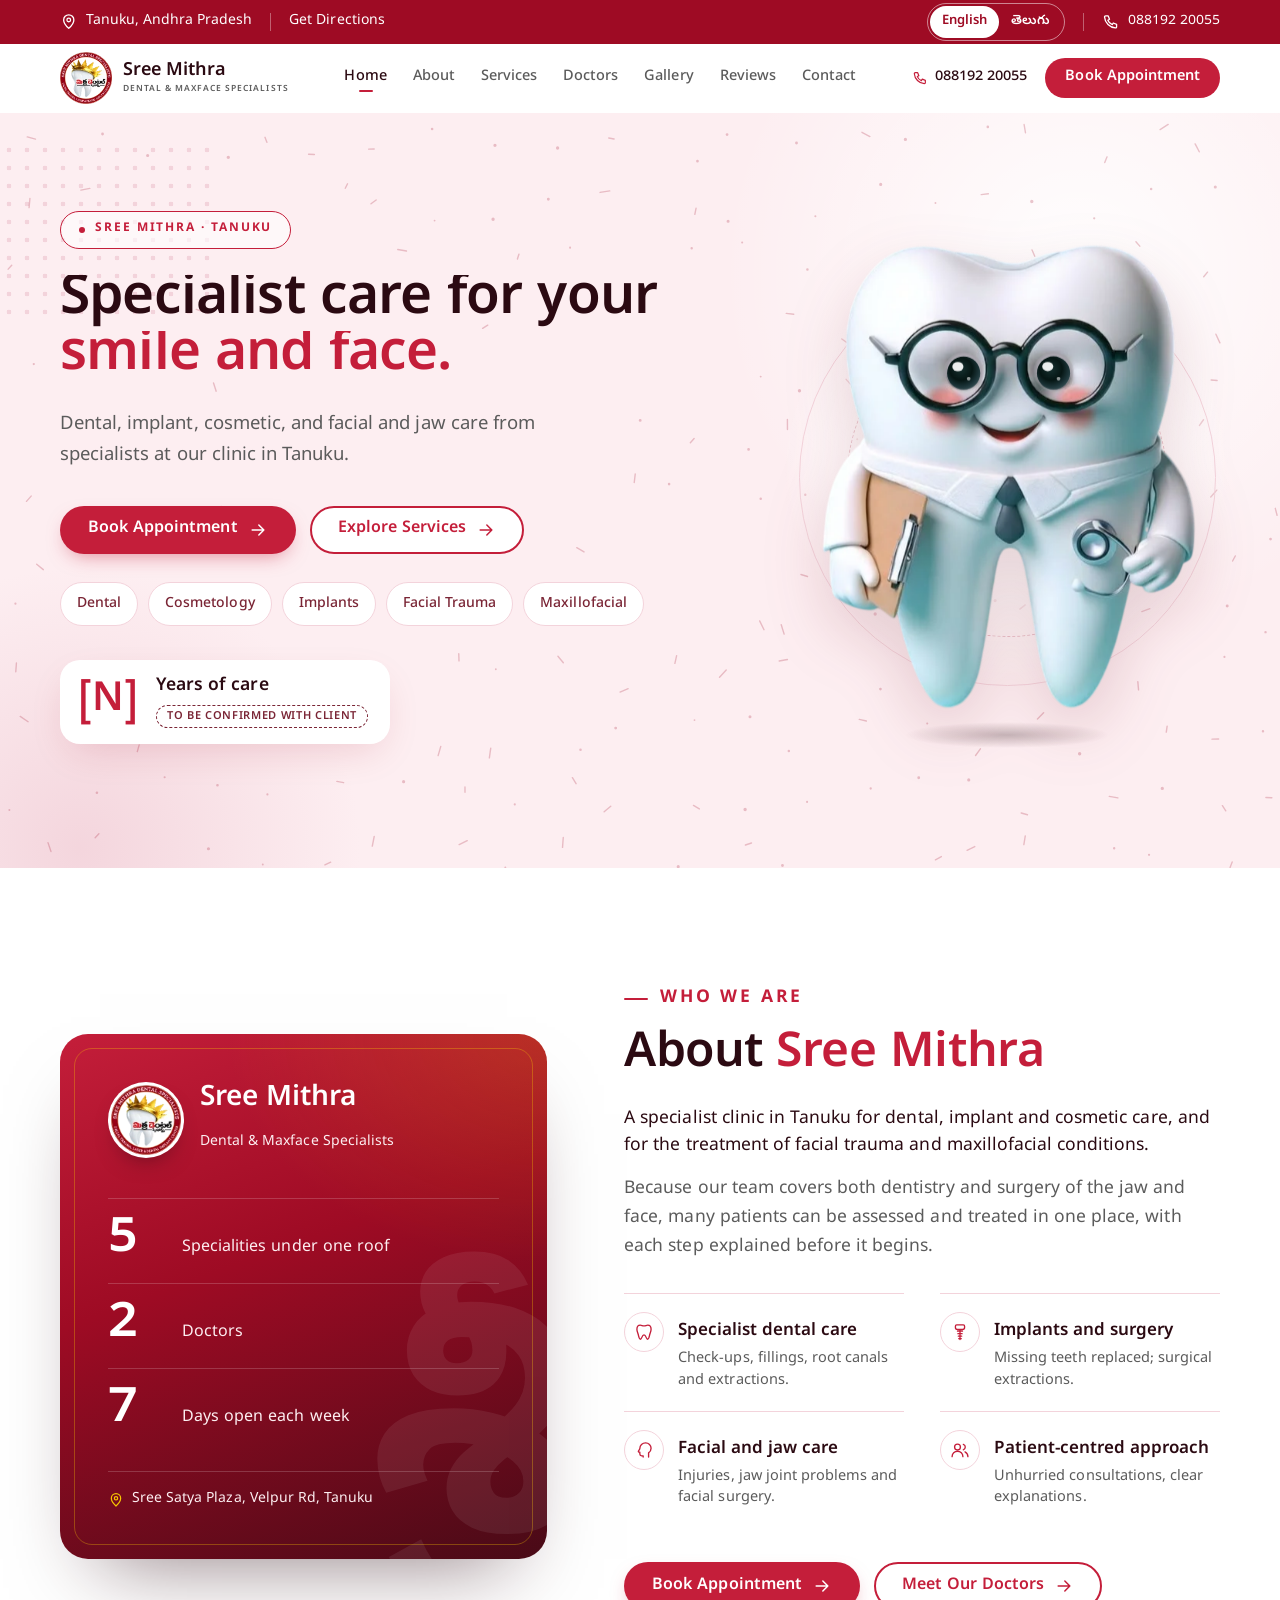
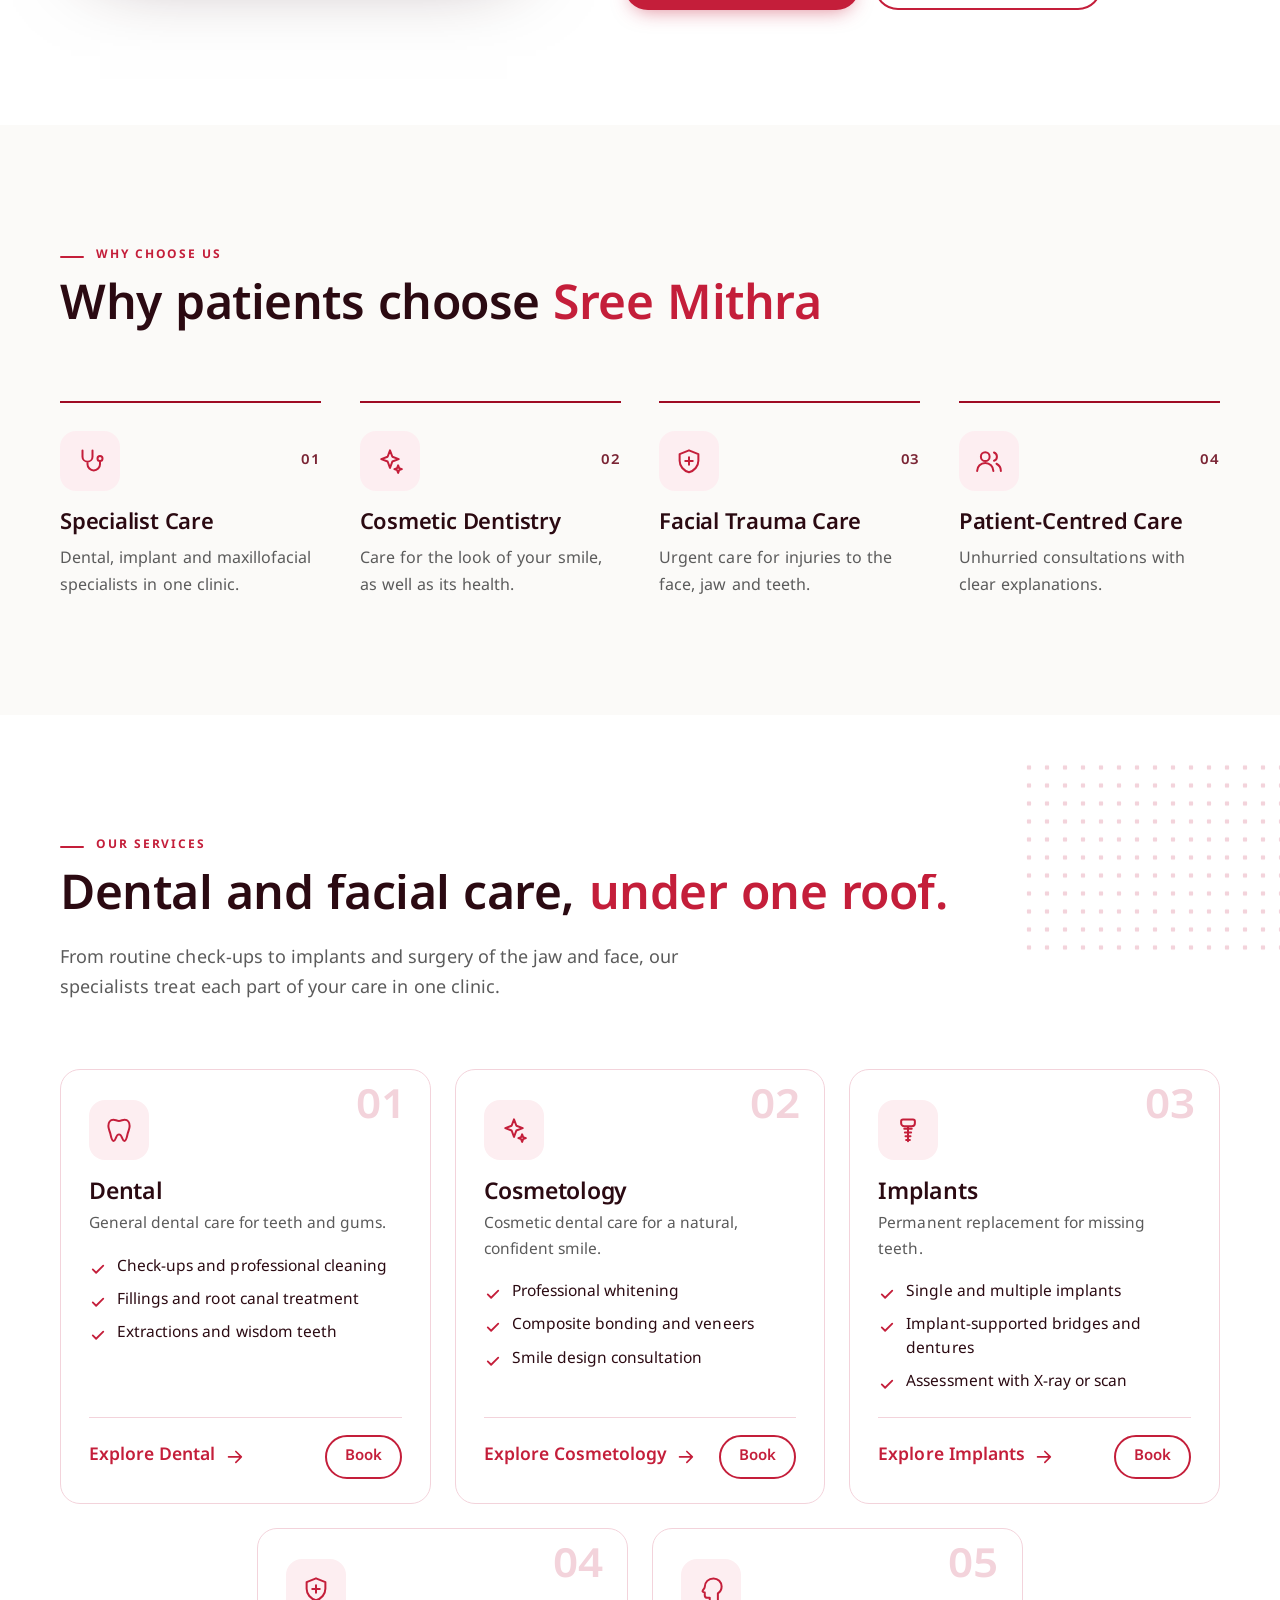
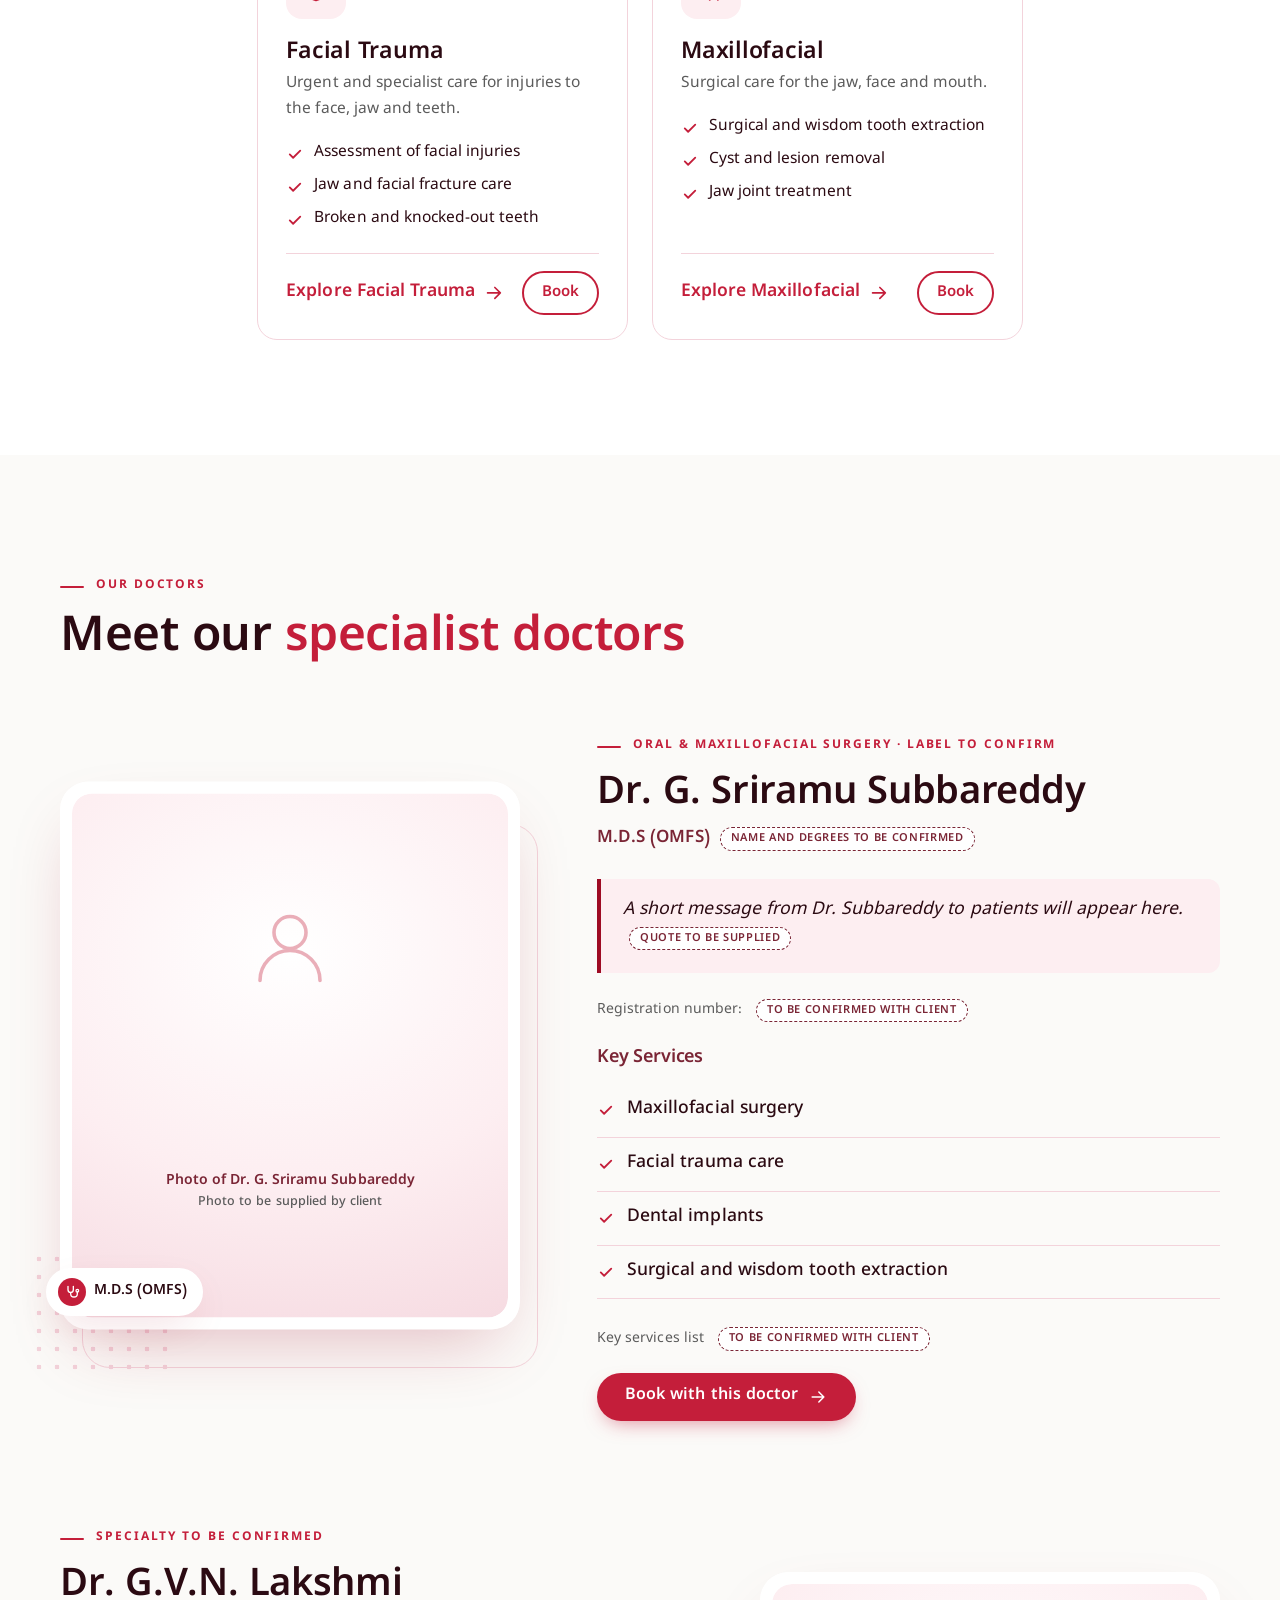
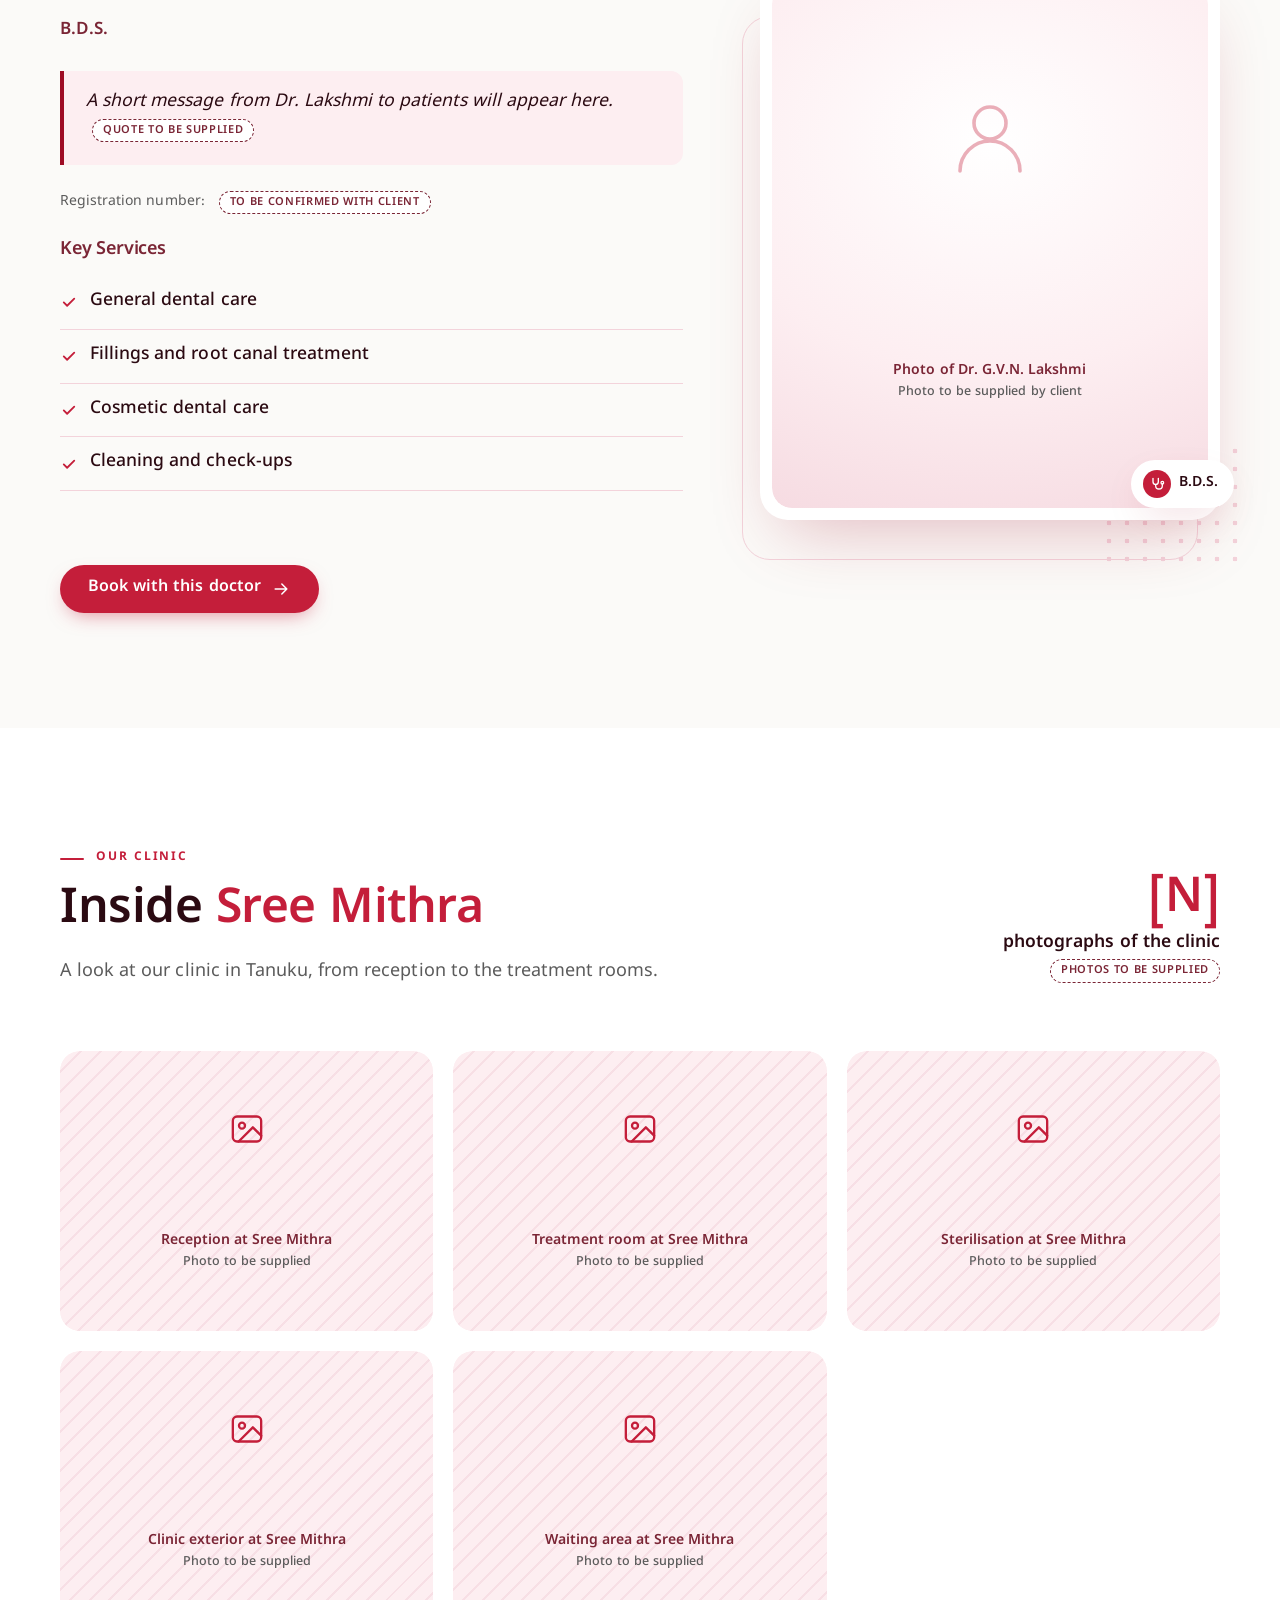
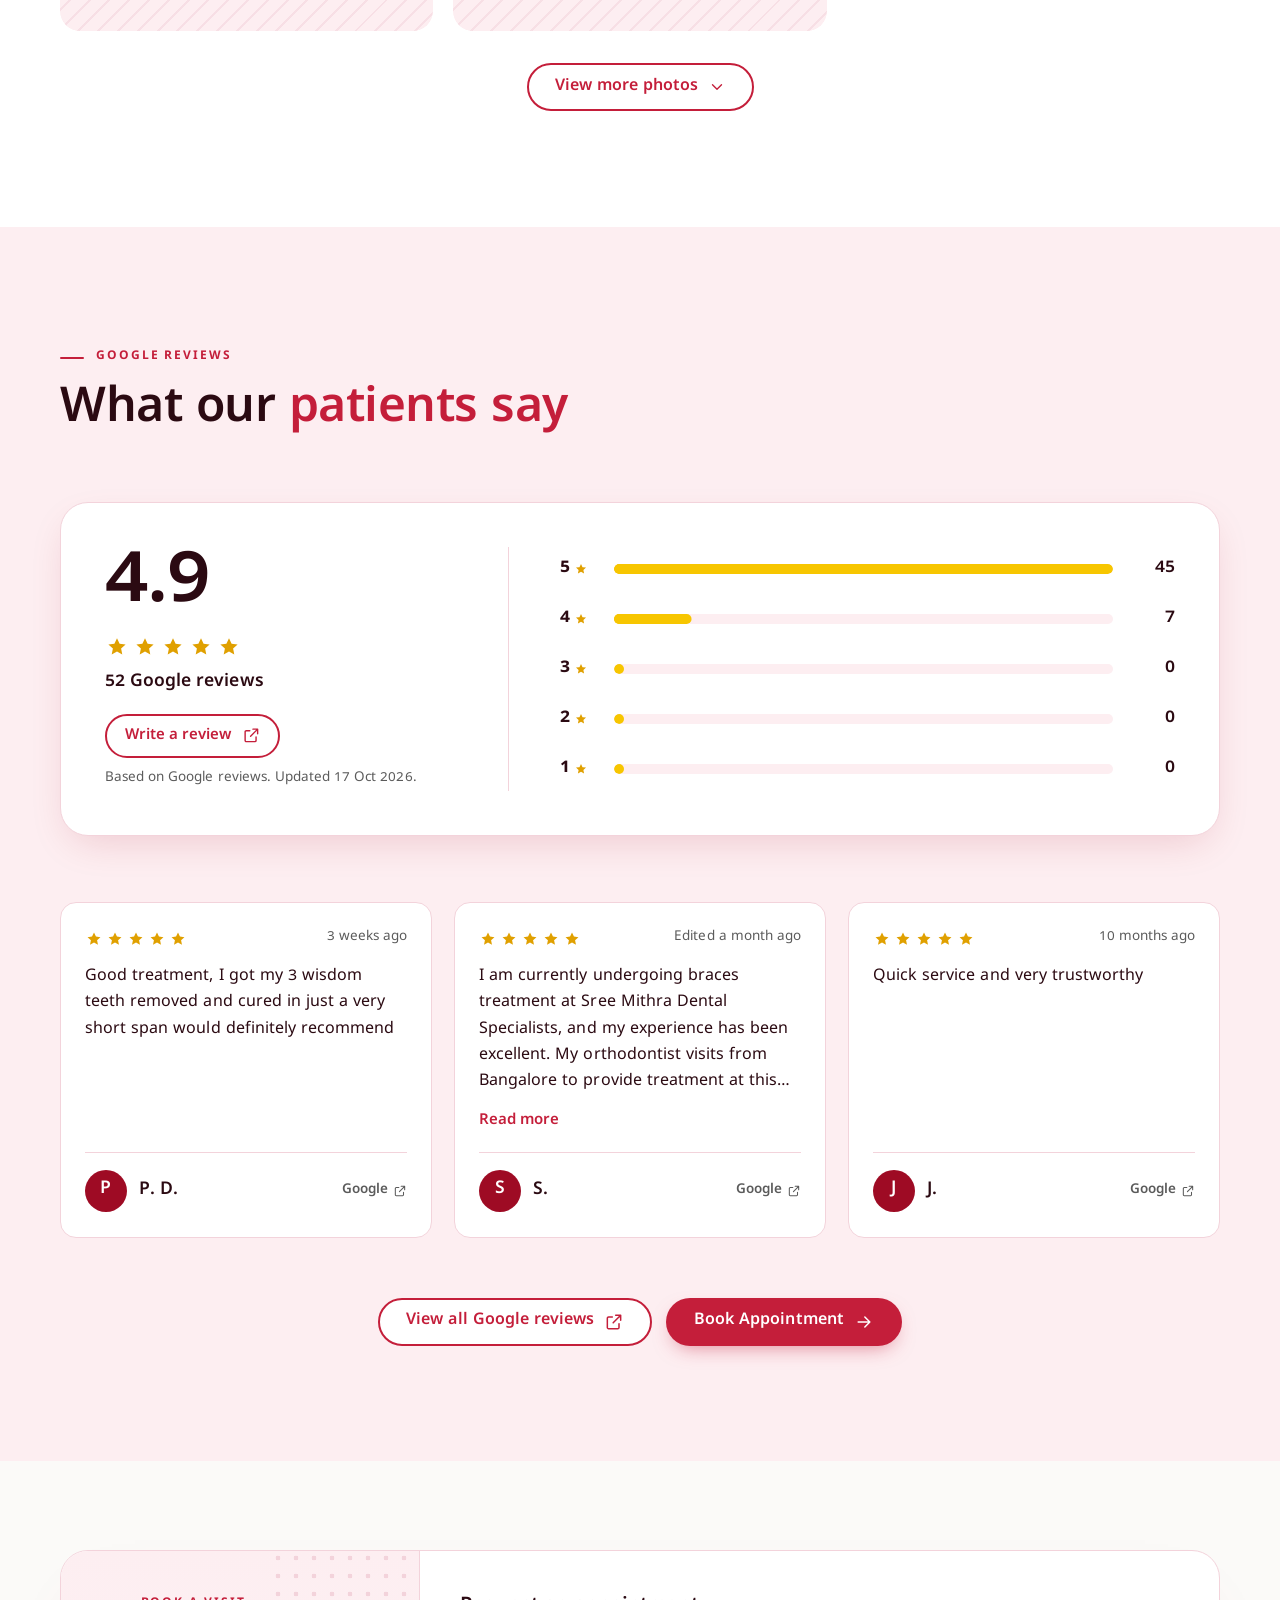
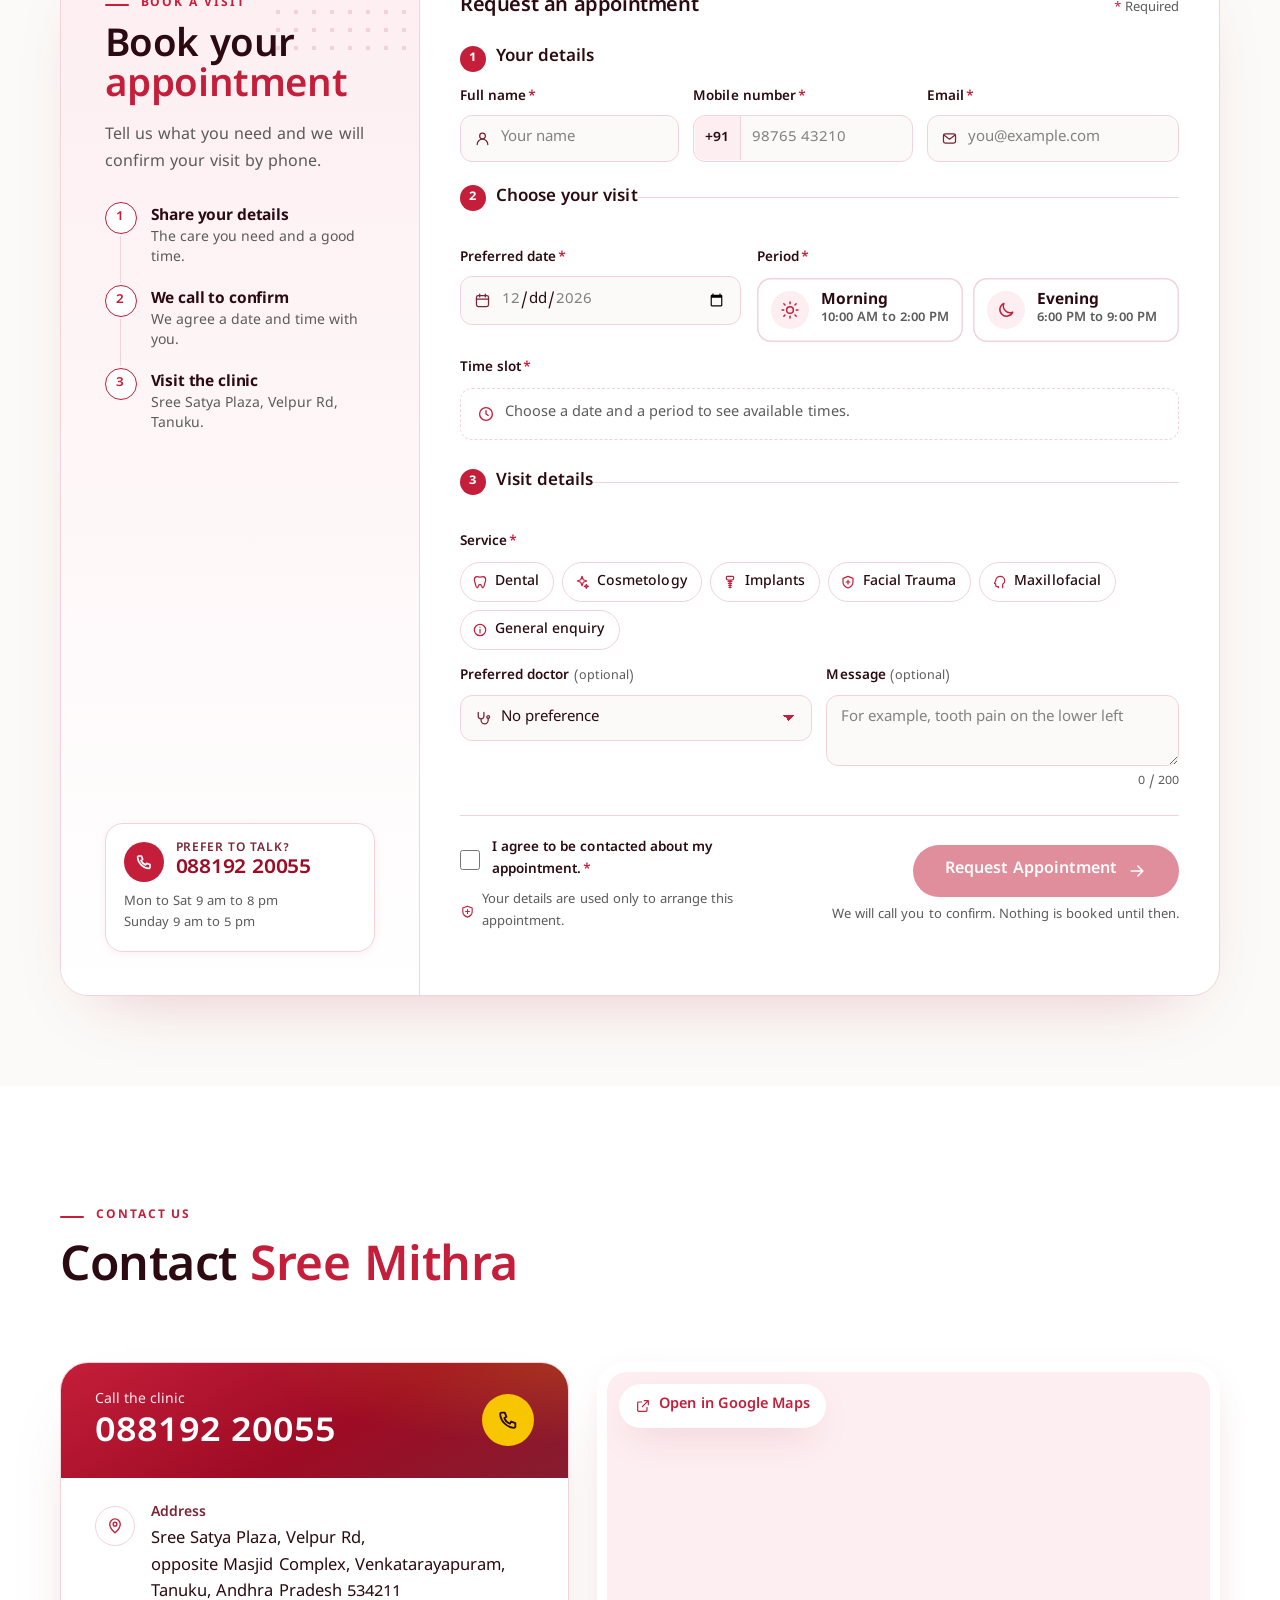
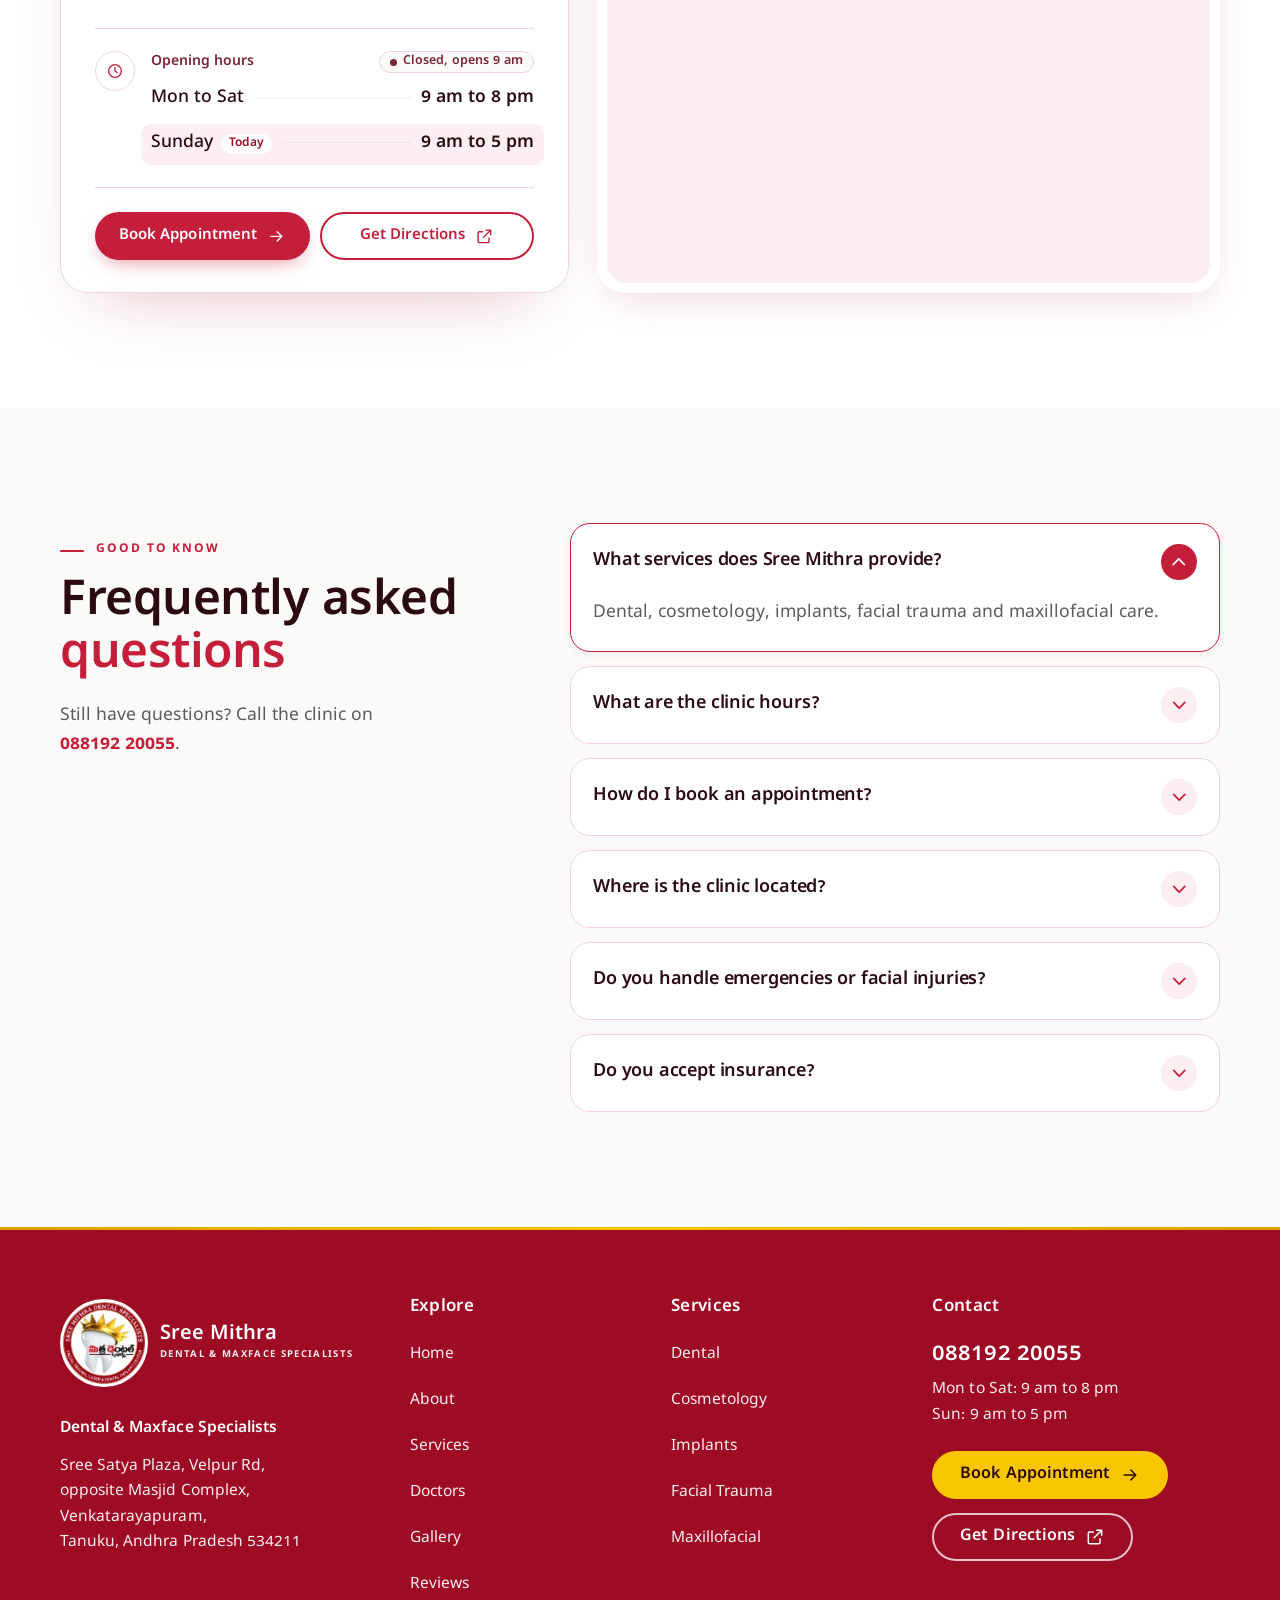
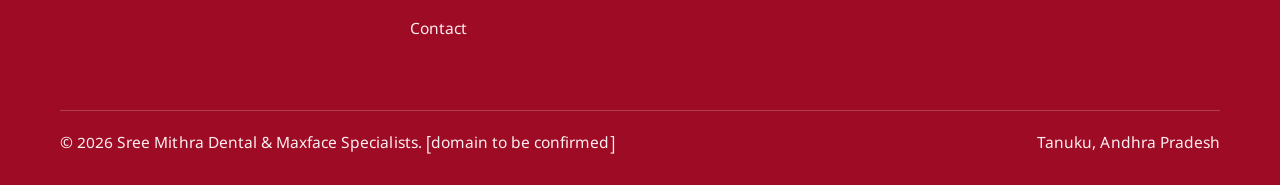
==== index.html @ ddaa304f "Sree Mithra Dental & Maxface Specialists website Static site for the Tanuku clinic: home page and fi" ====
<!DOCTYPE html>
<html lang="en">
<head>
<meta charset="utf-8">
<meta name="viewport" content="width=device-width, initial-scale=1">
<title>Sree Mithra Dental &amp; Maxface Specialists | Tanuku</title>
<meta name="description" content="Dental, implant, cosmetic, facial trauma and maxillofacial care in Tanuku, Andhra Pradesh. Call 088192 20055 or book an appointment online.">
<meta name="theme-color" content="#9E0B24">
<script>document.documentElement.classList.add("js");setTimeout(function(){if(!window.__smReady)document.documentElement.classList.remove("js")},3000);</script>
<!-- Type: Clash Display (headings) + General Sans (text), Fontshare, free for commercial use.
     Noto Sans Telugu covers Telugu text; Google only downloads it when Telugu characters appear. -->
<link rel="icon" type="image/png" sizes="32x32" href="assets/img/favicon-32.png">
<link rel="icon" type="image/png" sizes="48x48" href="assets/img/favicon-48.png">
<link rel="apple-touch-icon" href="assets/img/apple-touch-icon.png">
<link rel="preconnect" href="https://api.fontshare.com" crossorigin>
<link rel="preconnect" href="https://cdn.fontshare.com" crossorigin>
<link rel="stylesheet" href="https://api.fontshare.com/v2/css?f[]=clash-display@500,600&amp;display=swap" media="print" onload="this.media='all'">
<link rel="stylesheet" href="https://api.fontshare.com/v2/css?f[]=general-sans@400,500,600,700&amp;display=swap" media="print" onload="this.media='all'">
<link rel="preconnect" href="https://fonts.googleapis.com">
<link rel="preconnect" href="https://fonts.gstatic.com" crossorigin>
<link rel="stylesheet" href="https://fonts.googleapis.com/css2?family=Noto+Sans+Telugu:wght@500;700&amp;display=swap" media="print" onload="this.media='all'">
<noscript><link rel="stylesheet" href="https://api.fontshare.com/v2/css?f[]=clash-display@500,600&amp;display=swap"><link rel="stylesheet" href="https://api.fontshare.com/v2/css?f[]=general-sans@400,500,600,700&amp;display=swap"><link rel="stylesheet" href="https://fonts.googleapis.com/css2?family=Noto+Sans+Telugu:wght@500;700&amp;display=swap"></noscript>
<link rel="stylesheet" href="assets/css/site.css">
</head>
<body id="top">
<svg xmlns="http://www.w3.org/2000/svg" style="display:none" aria-hidden="true"><symbol id="i-arrow" viewBox="0 0 24 24"><path d="M5 12h14M13 6l6 6-6 6"/></symbol><symbol id="i-arrow-left" viewBox="0 0 24 24"><path d="M19 12H5M11 6l-6 6 6 6"/></symbol><symbol id="i-check" viewBox="0 0 24 24"><path d="M5 12.5l4.5 4.5L19 7.5"/></symbol><symbol id="i-phone" viewBox="0 0 24 24"><path d="M5 4h3.5l1.8 4.5-2.3 1.4a11 11 0 0 0 6.1 6.1l1.4-2.3L20 15.5V19a1.5 1.5 0 0 1-1.6 1.5C10.6 20 4 13.4 3.5 5.6A1.5 1.5 0 0 1 5 4z"/></symbol><symbol id="i-pin" viewBox="0 0 24 24"><path d="M12 21s-7-6.2-7-11.5a7 7 0 0 1 14 0C19 14.8 12 21 12 21z"/><circle cx="12" cy="9.5" r="2.5"/></symbol><symbol id="i-clock" viewBox="0 0 24 24"><circle cx="12" cy="12" r="8.5"/><path d="M12 7.5V12l3 2"/></symbol><symbol id="i-calendar" viewBox="0 0 24 24"><rect x="3.5" y="5" width="17" height="15.5" rx="2.5"/><path d="M3.5 10h17M8 3v4M16 3v4"/></symbol><symbol id="i-external" viewBox="0 0 24 24"><path d="M14 4h6v6M20 4l-9 9M18 14v4.5a1.5 1.5 0 0 1-1.5 1.5h-11A1.5 1.5 0 0 1 4 18.5v-11A1.5 1.5 0 0 1 5.5 6H10"/></symbol><symbol id="i-close" viewBox="0 0 24 24"><path d="M6 6l12 12M18 6L6 18"/></symbol><symbol id="i-chevron" viewBox="0 0 24 24"><path d="M6 9l6 6 6-6"/></symbol><symbol id="i-expand" viewBox="0 0 24 24"><path d="M4 9V4h5M20 9V4h-5M4 15v5h5M20 15v5h-5"/></symbol><symbol id="i-image" viewBox="0 0 24 24"><rect x="3.5" y="4.5" width="17" height="15" rx="2.5"/><circle cx="9" cy="10" r="1.8"/><path d="M20.5 16l-5-5-8.5 8.5"/></symbol><symbol id="i-user" viewBox="0 0 24 24"><circle cx="12" cy="8.5" r="4"/><path d="M4.5 20.5a7.5 7.5 0 0 1 15 0"/></symbol><symbol id="i-map" viewBox="0 0 24 24"><path d="M9 4.5l-5.5 2v13l5.5-2 6 2 5.5-2v-13l-5.5 2-6-2zM9 4.5v13M15 6.5v13"/></symbol><symbol id="i-info" viewBox="0 0 24 24"><circle cx="12" cy="12" r="8.5"/><path d="M12 11v5.5M12 7.6v.1"/></symbol><symbol id="i-star" viewBox="0 0 24 24"><path d="M12 3.3l2.6 5.5 6 .7-4.5 4.1 1.2 6-5.3-3-5.3 3 1.2-6L3.4 9.5l6-.7z"/></symbol><symbol id="i-quote" viewBox="0 0 24 24"><path d="M10 7H6.5A1.5 1.5 0 0 0 5 8.5V12h4v5H5M19 7h-3.5A1.5 1.5 0 0 0 14 8.5V12h4v5h-4"/></symbol><symbol id="i-mail" viewBox="0 0 24 24"><rect x="3.5" y="5.5" width="17" height="13" rx="2.5"/><path d="M4 7l8 6 8-6"/></symbol><symbol id="i-sun" viewBox="0 0 24 24"><circle cx="12" cy="12" r="4"/><path d="M12 2.5v2M12 19.5v2M4.6 4.6l1.4 1.4M18 18l1.4 1.4M2.5 12h2M19.5 12h2M4.6 19.4L6 18M18 6l1.4-1.4"/></symbol><symbol id="i-moon" viewBox="0 0 24 24"><path d="M20 14.5A8 8 0 0 1 9.5 4a8 8 0 1 0 10.5 10.5z"/></symbol><symbol id="i-heart" viewBox="0 0 24 24"><path d="M12 20s-7.5-4.6-7.5-10.2A4.3 4.3 0 0 1 12 7a4.3 4.3 0 0 1 7.5 2.8C19.5 15.4 12 20 12 20z"/></symbol><symbol id="i-tooth" viewBox="0 0 24 24"><path d="M7.5 3.8c1.7 0 2.6.9 4.5.9s2.8-.9 4.5-.9c2.6 0 4 2.2 4 4.9 0 2.4-1 4-1.6 6.3-.6 2.4-.9 5.7-2.6 5.7-1.9 0-1.6-5.2-4.3-5.2s-2.4 5.2-4.3 5.2c-1.7 0-2-3.3-2.6-5.7C4.5 12.7 3.5 11.1 3.5 8.7c0-2.7 1.4-4.9 4-4.9z"/></symbol><symbol id="i-implant" viewBox="0 0 24 24"><path d="M8 3.5h8c.8 0 1.5.7 1.5 1.5v1.5c0 1.4-1.1 2.5-2.5 2.5H9A2.5 2.5 0 0 1 6.5 6.5V5c0-.8.7-1.5 1.5-1.5zM9 11h6M9.5 14h5M10 17h4M10.5 20h3M12 9v12"/></symbol><symbol id="i-sparkle" viewBox="0 0 24 24"><path d="M12 3.5l1.9 5.1 5.1 1.9-5.1 1.9L12 17.5l-1.9-5.1L5 10.5l5.1-1.9zM18.5 15.5l.8 2.2 2.2.8-2.2.8-.8 2.2-.8-2.2-2.2-.8 2.2-.8z"/></symbol><symbol id="i-shield" viewBox="0 0 24 24"><path d="M12 3.5l7.5 3v5.3c0 4.4-3.2 8-7.5 9.2-4.3-1.2-7.5-4.8-7.5-9.2V6.5z"/><path d="M12 9v6M9 12h6"/></symbol><symbol id="i-profile" viewBox="0 0 24 24"><path d="M14 3.5c-4 0-7 3-7 6.8 0 1-.9 1.9-1.6 2.9-.4.5-.1 1.2.5 1.3l1.1.2v2.2c0 1.2 1 2.1 2.2 2.1H11v1.5M14 3.5c3.6 0 6.5 2.9 6.5 6.5 0 2.4-1.2 4.3-3 5.5v5"/></symbol><symbol id="i-bolt" viewBox="0 0 24 24"><path d="M13 3L5 13.5h6L10 21l8-10.5h-6z"/></symbol><symbol id="i-thermo" viewBox="0 0 24 24"><path d="M10 14.5V5a2 2 0 0 1 4 0v9.5a4 4 0 1 1-4 0z"/><path d="M12 9v7"/></symbol><symbol id="i-drop" viewBox="0 0 24 24"><path d="M12 3.5s6 6.4 6 10.6a6 6 0 0 1-12 0C6 9.9 12 3.5 12 3.5z"/></symbol><symbol id="i-alert" viewBox="0 0 24 24"><path d="M12 4l9 15.5H3z"/><path d="M12 10v4M12 16.8v.1"/></symbol><symbol id="i-crack" viewBox="0 0 24 24"><path d="M7.5 3.8c1.7 0 2.6.9 4.5.9s2.8-.9 4.5-.9c2.6 0 4 2.2 4 4.9 0 2.4-1 4-1.6 6.3-.6 2.4-.9 5.7-2.6 5.7-1.9 0-1.6-5.2-4.3-5.2s-2.4 5.2-4.3 5.2c-1.7 0-2-3.3-2.6-5.7C4.5 12.7 3.5 11.1 3.5 8.7c0-2.7 1.4-4.9 4-4.9z"/><path d="M12 4.7l-1.5 3 2.5 1.5-1.5 3"/></symbol><symbol id="i-gap" viewBox="0 0 24 24"><rect x="3.5" y="6" width="6" height="12" rx="2.5"/><rect x="14.5" y="6" width="6" height="12" rx="2.5"/><path d="M11 12h2"/></symbol><symbol id="i-layers" viewBox="0 0 24 24"><path d="M12 4l8.5 4.5L12 13 3.5 8.5z"/><path d="M3.5 12.5L12 17l8.5-4.5M3.5 16.5L12 21l8.5-4.5"/></symbol><symbol id="i-smile" viewBox="0 0 24 24"><circle cx="12" cy="12" r="8.5"/><path d="M8 13.5c1 1.6 2.4 2.5 4 2.5s3-.9 4-2.5M9 9.5v.1M15 9.5v.1"/></symbol><symbol id="i-face" viewBox="0 0 24 24"><path d="M12 3.5c4 0 7 3.2 7 7.5 0 5-3.3 9.5-7 9.5S5 16 5 11c0-4.3 3-7.5 7-7.5z"/><path d="M9.5 10.5v.1M14.5 10.5v.1M10 15.5c1.2.8 2.8.8 4 0"/></symbol><symbol id="i-circle" viewBox="0 0 24 24"><circle cx="12" cy="12" r="5.5"/><circle cx="12" cy="12" r="8.5" stroke-dasharray="2 3"/></symbol><symbol id="i-steth" viewBox="0 0 24 24"><path d="M6 3.5v5a4 4 0 0 0 8 0v-5M10 12.5v2a5 5 0 0 0 10 0V12"/><circle cx="20" cy="10" r="2"/></symbol><symbol id="i-users" viewBox="0 0 24 24"><circle cx="9" cy="8.5" r="3.5"/><path d="M2.5 20a6.5 6.5 0 0 1 13 0M16 5.2a3.5 3.5 0 0 1 0 6.6M18 14.2a6.5 6.5 0 0 1 3.5 5.8"/></symbol></svg>

<a class="skip-link" href="#main">Skip to content</a>
<div class="topbar">
  <div class="container topbar__inner">
    <div class="topbar__group">
      <span class="topbar__loc"><svg class="icon" aria-hidden="true" focusable="false"><use href="#i-pin"/></svg><span data-i18n="location">Tanuku, Andhra Pradesh</span></span>
      <span class="topbar__sep" aria-hidden="true"></span>
      <a class="topbar__dir" href="https://www.google.com/maps/place/SREE+MITHRA+DENTAL+SPECIALISTS/@16.7517297,81.6838545,17z/data=!3m1!4b1!4m6!3m5!1s0x3a37b7fa0d0de735:0x3787843e081afac6!8m2!3d16.7517246!4d81.6864294!16s%2Fg%2F11c6dcl9dq" target="_blank" rel="noopener"><span data-i18n="directions">Get Directions</span><span class="sr-only"> (opens Google Maps in a new tab)</span></a>
    </div>
    <div class="topbar__group">
      <div class="lang" role="group" aria-label="Language">
        <button type="button" data-lang="en" aria-pressed="true">English</button>
        <button type="button" data-lang="te" aria-pressed="false" lang="te">తెలుగు</button>
      </div>
      <span class="topbar__sep" aria-hidden="true"></span>
      <a href="tel:+918819220055"><svg class="icon" aria-hidden="true" focusable="false"><use href="#i-phone"/></svg><span><span class="sr-only">Call the clinic on </span>088192 20055</span></a>
    </div>
  </div>
</div>
<header class="header">
  <div class="container header__inner">
    <a class="logo" href="#top" aria-label="Sree Mithra Dental &amp; Maxface Specialists, home">
      
  <picture class="logo__mark" aria-hidden="true"><source type="image/webp" srcset="assets/img/logo-96.webp 96w, assets/img/logo-192.webp 192w, assets/img/logo-320.webp 320w" sizes="48px"><img src="assets/img/logo-192.png" width="192" height="192" alt="" decoding="async"></picture>
  <span class="logo__text">
    <span class="logo__name">Sree Mithra</span>
    <span class="logo__tag">DENTAL &amp; MAXFACE SPECIALISTS</span>
  </span>
    </a>
    <nav class="nav" aria-label="Main"><a href="#top" aria-current="page" data-i18n="home">Home</a><a href="#about" data-i18n="about">About</a><a href="#services" data-i18n="services">Services</a><a href="#doctors" data-i18n="doctors">Doctors</a><a href="#gallery" data-i18n="gallery">Gallery</a><a href="#reviews" data-i18n="reviews">Reviews</a><a href="#contact" data-i18n="contact">Contact</a></nav>
    <div class="header__cta">
      <a class="call-link" href="tel:+918819220055"><svg class="icon" aria-hidden="true" focusable="false"><use href="#i-phone"/></svg><span><span class="sr-only">Call the clinic on </span>088192 20055</span></a>
      <a class="btn btn--primary btn--sm header__book" href="#booking"><span data-i18n="book">Book Appointment</span></a>
      <button class="burger" type="button" aria-expanded="false" aria-controls="mobile-menu" aria-label="Open menu"><span></span><span></span><span></span></button>
    </div>
  </div>
</header>
<div class="mmenu" id="mobile-menu" inert>
  <nav aria-label="Mobile">
    <ul class="mmenu__list">
      <li style="--i:0"><a class="btn btn--primary" href="#booking"><span data-i18n="book">Book Appointment</span><svg class="icon icon--arrow" aria-hidden="true" focusable="false"><use href="#i-arrow"/></svg></a></li>
      <li style="--i:1"><a href="#top"><span data-i18n="home">Home</span><svg class="icon icon--arrow" aria-hidden="true" focusable="false"><use href="#i-arrow"/></svg></a></li><li style="--i:2"><a href="#about"><span data-i18n="about">About</span><svg class="icon icon--arrow" aria-hidden="true" focusable="false"><use href="#i-arrow"/></svg></a></li><li style="--i:3"><a href="#services"><span data-i18n="services">Services</span><svg class="icon icon--arrow" aria-hidden="true" focusable="false"><use href="#i-arrow"/></svg></a></li><li style="--i:4"><a href="#doctors"><span data-i18n="doctors">Doctors</span><svg class="icon icon--arrow" aria-hidden="true" focusable="false"><use href="#i-arrow"/></svg></a></li><li style="--i:5"><a href="#gallery"><span data-i18n="gallery">Gallery</span><svg class="icon icon--arrow" aria-hidden="true" focusable="false"><use href="#i-arrow"/></svg></a></li><li style="--i:6"><a href="#reviews"><span data-i18n="reviews">Reviews</span><svg class="icon icon--arrow" aria-hidden="true" focusable="false"><use href="#i-arrow"/></svg></a></li><li style="--i:7"><a href="#contact"><span data-i18n="contact">Contact</span><svg class="icon icon--arrow" aria-hidden="true" focusable="false"><use href="#i-arrow"/></svg></a></li>
    </ul>
  </nav>
  <div class="mmenu__foot">
    <a href="tel:+918819220055">Call 088192 20055</a>
    <a href="https://www.google.com/maps/place/SREE+MITHRA+DENTAL+SPECIALISTS/@16.7517297,81.6838545,17z/data=!3m1!4b1!4m6!3m5!1s0x3a37b7fa0d0de735:0x3787843e081afac6!8m2!3d16.7517246!4d81.6864294!16s%2Fg%2F11c6dcl9dq" target="_blank" rel="noopener">Get Directions<span class="sr-only"> (opens in a new tab)</span></a>
    <span>Mon to Sat 9 am to 8 pm · Sun 9 am to 5 pm</span>
  </div>
</div>
<main id="main">

<section class="hero" aria-labelledby="hero-title" data-float-scope data-particles>
  <div class="hero__bg" aria-hidden="true"></div>
  <div class="dots" aria-hidden="true"></div>
  <canvas class="hero__particles" aria-hidden="true"></canvas>
  <div class="container hero__grid">
    <div class="hero__copy">
      <p class="pill-outline" data-hero style="--d:0ms"><span class="dot" aria-hidden="true"></span>Sree Mithra · Tanuku</p>
      <!-- Alternative headline: "Expert hands for your teeth, jaw and face." -->
      <h1 class="hero__title" id="hero-title">
        <span class="line"><span style="--d:150ms">Specialist care for your</span></span>
        <span class="line line--2"><span style="--d:300ms">smile and face.</span></span>
      </h1>
      <p class="hero__sub" data-hero style="--d:520ms">Dental, implant, cosmetic, and facial and jaw care from specialists at our clinic in Tanuku.</p>
      <div class="btn-row hero__actions" data-hero style="--d:660ms">
        <a class="btn btn--primary" href="#booking"><span data-i18n="book">Book Appointment</span><svg class="icon icon--arrow" aria-hidden="true" focusable="false"><use href="#i-arrow"/></svg></a>
        <a class="btn btn--outline" href="#services">Explore Services<svg class="icon icon--arrow" aria-hidden="true" focusable="false"><use href="#i-arrow"/></svg></a>
      </div>
      <ul class="chips" data-hero style="--d:780ms" aria-label="Services">
        <li><a class="chip" href="services/dental/">Dental</a></li><li><a class="chip" href="services/cosmetology/">Cosmetology</a></li><li><a class="chip" href="services/implants/">Implants</a></li><li><a class="chip" href="services/facial-trauma/">Facial Trauma</a></li><li><a class="chip" href="services/maxillofacial/">Maxillofacial</a></li>
      </ul>
      <div class="stat-card" data-hero style="--d:880ms">
        <!-- STAT PLACEHOLDER: set data-count to the confirmed number to enable the count-up -->
        <span class="stat-card__num" data-count="" data-suffix="+">[N]</span>
        <span class="stat-card__label">Years of care<br><span class="tbc">To be confirmed with client</span></span>
      </div>
    </div>
    <!-- Hero mascot. Layers: halo + rings (backdrop), parallax wrapper, cursor-lean wrapper,
         idle float, image; the floor shadow breathes in time with the float. -->
    <div class="hero__visual mascot" data-hero="mascot" style="--d:420ms">
      <div class="mascot__halo" aria-hidden="true"></div>
      <div class="mascot__ring mascot__ring--outer" aria-hidden="true"></div>
      <div class="mascot__ring mascot__ring--inner" aria-hidden="true"></div>
      <div class="mascot__parallax" data-parallax="18">
        <div class="mascot__lean" data-mascot-lean>
          <div class="mascot__float float-mascot">
            <picture>
              <source type="image/webp" srcset="assets/img/tooth-mascot.webp">
              <img class="mascot__img" src="assets/img/tooth-mascot.png" width="736" height="736" fetchpriority="high" decoding="async"
                   alt="Smiling tooth character in a white doctor's coat, with round glasses, a clipboard and a stethoscope">
            </picture>
            <!-- Eyes that follow the cursor. Coordinates are in the image's own 736 x 736 pixels,
                 so the layer scales with it. Each eye: a soft lens-coloured cover over the drawn
                 eyeball, then a new eyeball that moves (assets/js/mascot-eyes.js). -->
            <svg class="mascot__eyes" viewBox="0 0 736 736" aria-hidden="true" focusable="false">
              <defs>
                <radialGradient id="eyeLens" cx="50%" cy="45%" r="50%">
                  <stop offset="0" stop-color="#d2cdd6"/>
                  <stop offset=".6" stop-color="#bebac3"/>
                  <stop offset=".8" stop-color="#aba7b0" stop-opacity=".96"/>
                  <stop offset="1" stop-color="#a4a1aa" stop-opacity="0"/>
                </radialGradient>
                <radialGradient id="eyeBall" cx="42%" cy="38%" r="62%">
                  <stop offset="0" stop-color="#16302f"/>
                  <stop offset=".55" stop-color="#061614"/>
                  <stop offset=".85" stop-color="#1b3337"/>
                  <stop offset="1" stop-color="#2b4549"/>
                </radialGradient>
              </defs>
              <g class="mascot__eye" data-eye data-cx="312" data-cy="242.8" data-lens-cx="290" data-lens-cy="236" data-lens-r="50">
                <circle class="mascot__lens" cx="312" cy="242.8" r="27" fill="url(#eyeLens)"/>
                <g class="mascot__ball" data-ball>
                  <g class="mascot__blink" data-blink>
                    <circle cx="312" cy="242.8" r="21.5" fill="url(#eyeBall)"/>
                    <ellipse cx="304.5" cy="234.5" rx="7.2" ry="6" fill="#fff" opacity=".92"/>
                    <circle cx="318.5" cy="250" r="2.4" fill="#fff" opacity=".55"/>
                  </g>
                </g>
              </g>
              <g class="mascot__eye" data-eye data-cx="428.5" data-cy="242.7" data-lens-cx="444" data-lens-cy="235" data-lens-r="49">
                <circle class="mascot__lens" cx="428.5" cy="242.7" r="27" fill="url(#eyeLens)"/>
                <g class="mascot__ball" data-ball>
                  <g class="mascot__blink" data-blink>
                    <circle cx="428.5" cy="242.7" r="21.5" fill="url(#eyeBall)"/>
                    <ellipse cx="421" cy="234.4" rx="7.2" ry="6" fill="#fff" opacity=".92"/>
                    <circle cx="435" cy="250" r="2.4" fill="#fff" opacity=".55"/>
                  </g>
                </g>
              </g>
            </svg>
          </div>
        </div>
      </div>
      <div class="mascot__shadow" aria-hidden="true"></div>
    </div>
  </div>
  <div class="scroll-cue" aria-hidden="true"><span class="scroll-cue__mouse"></span>Scroll</div>
</section>

<section class="section" id="about" aria-labelledby="about-title">
  <div class="container about">
    <div class="ab-plate" data-reveal="scale">
      <span class="ab-plate__glyph" aria-hidden="true" lang="te">శ్రీ</span>
      <div class="ab-plate__brand">
        <span class="ab-plate__mark ab-plate__mark--logo" aria-hidden="true"><picture class="logo__mark" aria-hidden="true"><source type="image/webp" srcset="assets/img/logo-96.webp 96w, assets/img/logo-192.webp 192w, assets/img/logo-320.webp 320w" sizes="96px"><img src="assets/img/logo-192.png" width="192" height="192" alt="" decoding="async"></picture></span>
        <div>
          <p class="ab-plate__name">Sree Mithra</p>
          <p class="ab-plate__tag">Dental &amp; Maxface Specialists</p>
        </div>
      </div>
      <dl class="ab-facts">
        <div><dt>Specialities under one roof</dt><dd>5</dd></div>
        <div><dt>Doctors</dt><dd>2</dd></div>
        <div><dt>Days open each week</dt><dd>7</dd></div>
      </dl>
      <p class="ab-plate__loc"><svg class="icon" aria-hidden="true" focusable="false"><use href="#i-pin"/></svg>Sree Satya Plaza, Velpur Rd, Tanuku</p>
    </div>
    <div class="about__text">
      <p class="eyebrow" data-reveal>Who we are</p>
      <h2 class="section-title" id="about-title" data-reveal>About <span class="hl">Sree Mithra</span></h2>
      <p class="about__lead" data-reveal>A specialist clinic in Tanuku for dental, implant and cosmetic care, and for the treatment of facial trauma and maxillofacial conditions.</p>
      <p data-reveal>Because our team covers both dentistry and surgery of the jaw and face, many patients can be assessed and treated in one place, with each step explained before it begins.</p>
      <ul class="ab-points" data-stagger="90">
        <li data-reveal><span class="ab-points__icon"><svg class="icon" aria-hidden="true" focusable="false"><use href="#i-tooth"/></svg></span><div><strong>Specialist dental care</strong><span>Check-ups, fillings, root canals and extractions.</span></div></li>
        <li data-reveal><span class="ab-points__icon"><svg class="icon" aria-hidden="true" focusable="false"><use href="#i-implant"/></svg></span><div><strong>Implants and surgery</strong><span>Missing teeth replaced; surgical extractions.</span></div></li>
        <li data-reveal><span class="ab-points__icon"><svg class="icon" aria-hidden="true" focusable="false"><use href="#i-profile"/></svg></span><div><strong>Facial and jaw care</strong><span>Injuries, jaw joint problems and facial surgery.</span></div></li>
        <li data-reveal><span class="ab-points__icon"><svg class="icon" aria-hidden="true" focusable="false"><use href="#i-users"/></svg></span><div><strong>Patient-centred approach</strong><span>Unhurried consultations, clear explanations.</span></div></li>
      </ul>
      <div class="btn-row" data-reveal>
        <a class="btn btn--primary" href="#booking">Book Appointment<svg class="icon icon--arrow" aria-hidden="true" focusable="false"><use href="#i-arrow"/></svg></a>
        <a class="btn btn--outline" href="#doctors">Meet Our Doctors<svg class="icon icon--arrow" aria-hidden="true" focusable="false"><use href="#i-arrow"/></svg></a>
      </div>
    </div>
  </div>
</section>

<section class="section section--off" id="why" aria-labelledby="why-title">
  <div class="container">
    <div class="section-head">
      <p class="eyebrow" data-reveal>Why choose us</p>
      <h2 class="section-title" id="why-title" data-reveal>Why patients choose <span class="hl">Sree Mithra</span></h2>
    </div>
    <div class="why" data-stagger="400">
      <div class="why__col" data-reveal style="--wi:0">
        <span class="why__rule" aria-hidden="true"></span>
        <div class="why__top"><div class="icon-box"><svg class="icon" aria-hidden="true" focusable="false"><use href="#i-steth"/></svg></div><span class="why__num" aria-hidden="true">01</span></div>
        <h3>Specialist Care</h3>
        <p>Dental, implant and maxillofacial specialists in one clinic.</p>
      </div>
      <div class="why__col" data-reveal style="--wi:1">
        <span class="why__rule" aria-hidden="true"></span>
        <div class="why__top"><div class="icon-box"><svg class="icon" aria-hidden="true" focusable="false"><use href="#i-sparkle"/></svg></div><span class="why__num" aria-hidden="true">02</span></div>
        <h3>Cosmetic Dentistry</h3>
        <p>Care for the look of your smile, as well as its health.</p>
      </div>
      <div class="why__col" data-reveal style="--wi:2">
        <span class="why__rule" aria-hidden="true"></span>
        <div class="why__top"><div class="icon-box"><svg class="icon" aria-hidden="true" focusable="false"><use href="#i-shield"/></svg></div><span class="why__num" aria-hidden="true">03</span></div>
        <h3>Facial Trauma Care</h3>
        <p>Urgent care for injuries to the face, jaw and teeth.</p>
      </div>
      <div class="why__col" data-reveal style="--wi:3">
        <span class="why__rule" aria-hidden="true"></span>
        <div class="why__top"><div class="icon-box"><svg class="icon" aria-hidden="true" focusable="false"><use href="#i-users"/></svg></div><span class="why__num" aria-hidden="true">04</span></div>
        <h3>Patient-Centred Care</h3>
        <p>Unhurried consultations with clear explanations.</p>
      </div></div>
  </div>
</section>

<section class="section services-sec" id="services" aria-labelledby="services-title">
  <div class="dots services-sec__dots" aria-hidden="true" data-parallax="30"></div>
  <div class="container">
    <div class="section-head">
      <p class="eyebrow" data-reveal>Our Services</p>
      <h2 class="section-title split" id="services-title" data-reveal="split"><span class="w"><span style="--wi:0">Dental</span></span> <span class="w"><span style="--wi:1">and</span></span> <span class="w"><span style="--wi:2">facial</span></span> <span class="w"><span style="--wi:3">care,</span></span> <span class="hl"><span class="w"><span style="--wi:4">under</span></span> <span class="w"><span style="--wi:5">one</span></span> <span class="w"><span style="--wi:6">roof.</span></span></span></h2>
      <p class="section-intro" data-reveal>From routine check-ups to implants and surgery of the jaw and face, our specialists treat each part of your care in one clinic.</p>
    </div>
    <div class="services-grid" data-stagger="90">
      <article class="scard" data-reveal>
        <span class="scard__glow" aria-hidden="true"></span>
        <span class="scard__num" aria-hidden="true" data-n="01">01</span>
        <div class="scard__body">
          <div class="icon-box"><svg class="icon" aria-hidden="true" focusable="false"><use href="#i-tooth"/></svg></div>
          <h3 class="scard__title">Dental</h3>
          <p class="scard__sub">General dental care for teeth and gums.</p>
          <ul class="checks"><li><svg class="icon" aria-hidden="true" focusable="false"><use href="#i-check"/></svg>Check-ups and professional cleaning</li><li><svg class="icon" aria-hidden="true" focusable="false"><use href="#i-check"/></svg>Fillings and root canal treatment</li><li><svg class="icon" aria-hidden="true" focusable="false"><use href="#i-check"/></svg>Extractions and wisdom teeth</li></ul>
        </div>
        <div class="scard__foot">
          <a class="link-arrow" href="services/dental/"><span>Explore Dental</span><svg class="icon icon--arrow" aria-hidden="true" focusable="false"><use href="#i-arrow"/></svg></a>
          <a class="btn btn--outline btn--sm" href="#booking" data-book-service="dental" aria-label="Book an appointment for Dental">Book</a>
        </div>
      </article>
      <article class="scard" data-reveal>
        <span class="scard__glow" aria-hidden="true"></span>
        <span class="scard__num" aria-hidden="true" data-n="02">02</span>
        <div class="scard__body">
          <div class="icon-box"><svg class="icon" aria-hidden="true" focusable="false"><use href="#i-sparkle"/></svg></div>
          <h3 class="scard__title">Cosmetology</h3>
          <p class="scard__sub">Cosmetic dental care for a natural, confident smile.</p>
          <ul class="checks"><li><svg class="icon" aria-hidden="true" focusable="false"><use href="#i-check"/></svg>Professional whitening</li><li><svg class="icon" aria-hidden="true" focusable="false"><use href="#i-check"/></svg>Composite bonding and veneers</li><li><svg class="icon" aria-hidden="true" focusable="false"><use href="#i-check"/></svg>Smile design consultation</li></ul>
        </div>
        <div class="scard__foot">
          <a class="link-arrow" href="services/cosmetology/"><span>Explore Cosmetology</span><svg class="icon icon--arrow" aria-hidden="true" focusable="false"><use href="#i-arrow"/></svg></a>
          <a class="btn btn--outline btn--sm" href="#booking" data-book-service="cosmetology" aria-label="Book an appointment for Cosmetology">Book</a>
        </div>
      </article>
      <article class="scard" data-reveal>
        <span class="scard__glow" aria-hidden="true"></span>
        <span class="scard__num" aria-hidden="true" data-n="03">03</span>
        <div class="scard__body">
          <div class="icon-box"><svg class="icon" aria-hidden="true" focusable="false"><use href="#i-implant"/></svg></div>
          <h3 class="scard__title">Implants</h3>
          <p class="scard__sub">Permanent replacement for missing teeth.</p>
          <ul class="checks"><li><svg class="icon" aria-hidden="true" focusable="false"><use href="#i-check"/></svg>Single and multiple implants</li><li><svg class="icon" aria-hidden="true" focusable="false"><use href="#i-check"/></svg>Implant-supported bridges and dentures</li><li><svg class="icon" aria-hidden="true" focusable="false"><use href="#i-check"/></svg>Assessment with X-ray or scan</li></ul>
        </div>
        <div class="scard__foot">
          <a class="link-arrow" href="services/implants/"><span>Explore Implants</span><svg class="icon icon--arrow" aria-hidden="true" focusable="false"><use href="#i-arrow"/></svg></a>
          <a class="btn btn--outline btn--sm" href="#booking" data-book-service="implants" aria-label="Book an appointment for Implants">Book</a>
        </div>
      </article>
      <article class="scard" data-reveal>
        <span class="scard__glow" aria-hidden="true"></span>
        <span class="scard__num" aria-hidden="true" data-n="04">04</span>
        <div class="scard__body">
          <div class="icon-box"><svg class="icon" aria-hidden="true" focusable="false"><use href="#i-shield"/></svg></div>
          <h3 class="scard__title">Facial Trauma</h3>
          <p class="scard__sub">Urgent and specialist care for injuries to the face, jaw and teeth.</p>
          <ul class="checks"><li><svg class="icon" aria-hidden="true" focusable="false"><use href="#i-check"/></svg>Assessment of facial injuries</li><li><svg class="icon" aria-hidden="true" focusable="false"><use href="#i-check"/></svg>Jaw and facial fracture care</li><li><svg class="icon" aria-hidden="true" focusable="false"><use href="#i-check"/></svg>Broken and knocked-out teeth</li></ul>
        </div>
        <div class="scard__foot">
          <a class="link-arrow" href="services/facial-trauma/"><span>Explore Facial Trauma</span><svg class="icon icon--arrow" aria-hidden="true" focusable="false"><use href="#i-arrow"/></svg></a>
          <a class="btn btn--outline btn--sm" href="#booking" data-book-service="facial-trauma" aria-label="Book an appointment for Facial Trauma">Book</a>
        </div>
      </article>
      <article class="scard" data-reveal>
        <span class="scard__glow" aria-hidden="true"></span>
        <span class="scard__num" aria-hidden="true" data-n="05">05</span>
        <div class="scard__body">
          <div class="icon-box"><svg class="icon" aria-hidden="true" focusable="false"><use href="#i-profile"/></svg></div>
          <h3 class="scard__title">Maxillofacial</h3>
          <p class="scard__sub">Surgical care for the jaw, face and mouth.</p>
          <ul class="checks"><li><svg class="icon" aria-hidden="true" focusable="false"><use href="#i-check"/></svg>Surgical and wisdom tooth extraction</li><li><svg class="icon" aria-hidden="true" focusable="false"><use href="#i-check"/></svg>Cyst and lesion removal</li><li><svg class="icon" aria-hidden="true" focusable="false"><use href="#i-check"/></svg>Jaw joint treatment</li></ul>
        </div>
        <div class="scard__foot">
          <a class="link-arrow" href="services/maxillofacial/"><span>Explore Maxillofacial</span><svg class="icon icon--arrow" aria-hidden="true" focusable="false"><use href="#i-arrow"/></svg></a>
          <a class="btn btn--outline btn--sm" href="#booking" data-book-service="maxillofacial" aria-label="Book an appointment for Maxillofacial">Book</a>
        </div>
      </article></div>
  </div>
</section>

<section class="section section--off" id="doctors" aria-labelledby="doctors-title">
  <div class="container">
    <div class="section-head">
      <p class="eyebrow" data-reveal>Our Doctors</p>
      <h2 class="section-title" id="doctors-title" data-reveal>Meet our <span class="hl">specialist doctors</span></h2>
    </div>
    <div class="doctors">
      <article class="doc" aria-labelledby="doc-sriramu">
        <div class="doc__media" data-reveal="scale">
          <div class="dots" aria-hidden="true"></div>
          <div class="doc__photo" data-parallax="22">
            <!-- PHOTO PLACEHOLDER: Dr. G. Sriramu Subbareddy. Check the photo matches this name before publishing. -->
            <div class="doc__reveal"><div class="ph " role="img" aria-label="Photo of Dr. G. Sriramu Subbareddy (placeholder, photo to be supplied by client)"><svg class="icon" aria-hidden="true" focusable="false"><use href="#i-user"/></svg><span>Photo of Dr. G. Sriramu Subbareddy<small>Photo to be supplied by client</small></span></div></div>
          </div>
          <p class="doc__chip" aria-hidden="true"><svg class="icon" aria-hidden="true" focusable="false"><use href="#i-steth"/></svg>M.D.S (OMFS)</p>
        </div>
        <div class="doc__body">
          <p class="eyebrow" data-reveal>Oral &amp; Maxillofacial Surgery · label to confirm</p>
          <h3 class="doc__name" id="doc-sriramu" data-reveal>Dr. G. Sriramu Subbareddy</h3>
          <p class="doc__deg" data-reveal>M.D.S (OMFS) <span class="tbc">Name and degrees to be confirmed</span></p>
          <blockquote class="quote" data-reveal>A short message from Dr. Subbareddy to patients will appear here. <span class="tbc">Quote to be supplied</span></blockquote>
          <p class="doc__meta" data-reveal><span>Registration number:</span> <span class="tbc">To be confirmed with client</span></p>
          <p class="doc__list-title" data-reveal>Key Services</p>
          <ul class="doc__list" data-stagger="80"><li data-reveal><svg class="icon" aria-hidden="true" focusable="false"><use href="#i-check"/></svg>Maxillofacial surgery</li><li data-reveal><svg class="icon" aria-hidden="true" focusable="false"><use href="#i-check"/></svg>Facial trauma care</li><li data-reveal><svg class="icon" aria-hidden="true" focusable="false"><use href="#i-check"/></svg>Dental implants</li><li data-reveal><svg class="icon" aria-hidden="true" focusable="false"><use href="#i-check"/></svg>Surgical and wisdom tooth extraction</li></ul>
          <p class="doc__meta" data-reveal>Key services list <span class="tbc">To be confirmed with client</span></p>
          <a class="btn btn--primary" href="#booking" data-book-doctor="sriramu" data-reveal>Book with this doctor<svg class="icon icon--arrow" aria-hidden="true" focusable="false"><use href="#i-arrow"/></svg></a>
        </div>
      </article>
      <article class="doc" aria-labelledby="doc-lakshmi">
        <div class="doc__media" data-reveal="scale">
          <div class="dots" aria-hidden="true"></div>
          <div class="doc__photo" data-parallax="22">
            <!-- PHOTO PLACEHOLDER: Dr. G.V.N. Lakshmi. Check the photo matches this name before publishing. -->
            <div class="doc__reveal"><div class="ph " role="img" aria-label="Photo of Dr. G.V.N. Lakshmi (placeholder, photo to be supplied by client)"><svg class="icon" aria-hidden="true" focusable="false"><use href="#i-user"/></svg><span>Photo of Dr. G.V.N. Lakshmi<small>Photo to be supplied by client</small></span></div></div>
          </div>
          <p class="doc__chip" aria-hidden="true"><svg class="icon" aria-hidden="true" focusable="false"><use href="#i-steth"/></svg>B.D.S.</p>
        </div>
        <div class="doc__body">
          <p class="eyebrow" data-reveal>Specialty to be confirmed</p>
          <h3 class="doc__name" id="doc-lakshmi" data-reveal>Dr. G.V.N. Lakshmi</h3>
          <p class="doc__deg" data-reveal>B.D.S. </p>
          <blockquote class="quote" data-reveal>A short message from Dr. Lakshmi to patients will appear here. <span class="tbc">Quote to be supplied</span></blockquote>
          <p class="doc__meta" data-reveal><span>Registration number:</span> <span class="tbc">To be confirmed with client</span></p>
          <p class="doc__list-title" data-reveal>Key Services</p>
          <ul class="doc__list" data-stagger="80"><li data-reveal><svg class="icon" aria-hidden="true" focusable="false"><use href="#i-check"/></svg>General dental care</li><li data-reveal><svg class="icon" aria-hidden="true" focusable="false"><use href="#i-check"/></svg>Fillings and root canal treatment</li><li data-reveal><svg class="icon" aria-hidden="true" focusable="false"><use href="#i-check"/></svg>Cosmetic dental care</li><li data-reveal><svg class="icon" aria-hidden="true" focusable="false"><use href="#i-check"/></svg>Cleaning and check-ups</li></ul>
          <p class="doc__meta" data-reveal>Key services list <span class="tbc">To be confirmed with client</span></p>
          <a class="btn btn--primary" href="#booking" data-book-doctor="lakshmi" data-reveal>Book with this doctor<svg class="icon icon--arrow" aria-hidden="true" focusable="false"><use href="#i-arrow"/></svg></a>
        </div>
      </article></div>
  </div>
</section>

<section class="section" id="gallery" aria-labelledby="gallery-title">
  <div class="container">
    <div class="section-head section-head--split">
      <div>
        <p class="eyebrow" data-reveal>Our Clinic</p>
        <h2 class="section-title" id="gallery-title" data-reveal>Inside <span class="hl">Sree Mithra</span></h2>
        <p class="section-intro" data-reveal>A look at our clinic in Tanuku, from reception to the treatment rooms.</p>
      </div>
      <div class="counter" data-reveal>
        <p class="counter__n">[N]</p>
        <p class="counter__l">photographs of the clinic</p>
        <span class="tbc">Photos to be supplied</span>
      </div>
    </div>
    <div class="gallery__wrap">
      <ul class="ggrid" id="gallery-grid" data-gallery data-initial="5">
        <li class="gtile" data-index="0">
          <button type="button" class="gitem" data-caption="Reception" aria-label="Open photo: Reception">
            <span class="gitem__frame"><span class="ph " aria-hidden="true"><svg class="icon" aria-hidden="true" focusable="false"><use href="#i-image"/></svg><span>Reception at Sree Mithra<small>Photo to be supplied</small></span></span></span>
            <span class="gitem__cap">Reception<svg class="icon" aria-hidden="true" focusable="false"><use href="#i-expand"/></svg></span>
          </button>
        </li>
        <li class="gtile" data-index="1">
          <button type="button" class="gitem" data-caption="Treatment room" aria-label="Open photo: Treatment room">
            <span class="gitem__frame"><span class="ph " aria-hidden="true"><svg class="icon" aria-hidden="true" focusable="false"><use href="#i-image"/></svg><span>Treatment room at Sree Mithra<small>Photo to be supplied</small></span></span></span>
            <span class="gitem__cap">Treatment room<svg class="icon" aria-hidden="true" focusable="false"><use href="#i-expand"/></svg></span>
          </button>
        </li>
        <li class="gtile" data-index="2">
          <button type="button" class="gitem" data-caption="Sterilisation" aria-label="Open photo: Sterilisation">
            <span class="gitem__frame"><span class="ph " aria-hidden="true"><svg class="icon" aria-hidden="true" focusable="false"><use href="#i-image"/></svg><span>Sterilisation at Sree Mithra<small>Photo to be supplied</small></span></span></span>
            <span class="gitem__cap">Sterilisation<svg class="icon" aria-hidden="true" focusable="false"><use href="#i-expand"/></svg></span>
          </button>
        </li>
        <li class="gtile" data-index="3">
          <button type="button" class="gitem" data-caption="Clinic exterior" aria-label="Open photo: Clinic exterior">
            <span class="gitem__frame"><span class="ph " aria-hidden="true"><svg class="icon" aria-hidden="true" focusable="false"><use href="#i-image"/></svg><span>Clinic exterior at Sree Mithra<small>Photo to be supplied</small></span></span></span>
            <span class="gitem__cap">Clinic exterior<svg class="icon" aria-hidden="true" focusable="false"><use href="#i-expand"/></svg></span>
          </button>
        </li>
        <li class="gtile" data-index="4">
          <button type="button" class="gitem" data-caption="Waiting area" aria-label="Open photo: Waiting area">
            <span class="gitem__frame"><span class="ph " aria-hidden="true"><svg class="icon" aria-hidden="true" focusable="false"><use href="#i-image"/></svg><span>Waiting area at Sree Mithra<small>Photo to be supplied</small></span></span></span>
            <span class="gitem__cap">Waiting area<svg class="icon" aria-hidden="true" focusable="false"><use href="#i-expand"/></svg></span>
          </button>
        </li>
        <li class="gtile is-extra" data-index="5">
          <button type="button" class="gitem" data-caption="Consultation room" aria-label="Open photo: Consultation room">
            <span class="gitem__frame"><span class="ph " aria-hidden="true"><svg class="icon" aria-hidden="true" focusable="false"><use href="#i-image"/></svg><span>Consultation room at Sree Mithra<small>Photo to be supplied</small></span></span></span>
            <span class="gitem__cap">Consultation room<svg class="icon" aria-hidden="true" focusable="false"><use href="#i-expand"/></svg></span>
          </button>
        </li>
        <li class="gtile is-extra" data-index="6">
          <button type="button" class="gitem" data-caption="Clinic entrance" aria-label="Open photo: Clinic entrance">
            <span class="gitem__frame"><span class="ph " aria-hidden="true"><svg class="icon" aria-hidden="true" focusable="false"><use href="#i-image"/></svg><span>Clinic entrance at Sree Mithra<small>Photo to be supplied</small></span></span></span>
            <span class="gitem__cap">Clinic entrance<svg class="icon" aria-hidden="true" focusable="false"><use href="#i-expand"/></svg></span>
          </button>
        </li>
        <li class="gtile is-extra" data-index="7">
          <button type="button" class="gitem" data-caption="Treatment chair" aria-label="Open photo: Treatment chair">
            <span class="gitem__frame"><span class="ph " aria-hidden="true"><svg class="icon" aria-hidden="true" focusable="false"><use href="#i-image"/></svg><span>Treatment chair at Sree Mithra<small>Photo to be supplied</small></span></span></span>
            <span class="gitem__cap">Treatment chair<svg class="icon" aria-hidden="true" focusable="false"><use href="#i-expand"/></svg></span>
          </button>
        </li>
        <li class="gtile is-extra" data-index="8">
          <button type="button" class="gitem" data-caption="Clinic signboard" aria-label="Open photo: Clinic signboard">
            <span class="gitem__frame"><span class="ph " aria-hidden="true"><svg class="icon" aria-hidden="true" focusable="false"><use href="#i-image"/></svg><span>Clinic signboard at Sree Mithra<small>Photo to be supplied</small></span></span></span>
            <span class="gitem__cap">Clinic signboard<svg class="icon" aria-hidden="true" focusable="false"><use href="#i-expand"/></svg></span>
          </button>
        </li></ul>
    </div>
    <div class="gallery__more">
      <button class="btn btn--outline gallery__toggle" type="button" aria-expanded="false" aria-controls="gallery-grid" data-gallery-toggle hidden>
        <span data-gallery-label>View more photos</span><svg class="icon" aria-hidden="true" focusable="false"><use href="#i-chevron"/></svg>
      </button>
    </div>
  </div>
</section>

<section class="section section--blush" id="reviews" aria-labelledby="reviews-title">
  <div class="container">
    <div class="section-head section-head--split">
      <div>
        <p class="eyebrow" data-reveal>Google Reviews</p>
        <h2 class="section-title" id="reviews-title" data-reveal>What our <span class="hl">patients say</span></h2>
      </div>
    </div>

    <!-- Figures come from src/reviews.json (snapshot of the Google listing) -->
    <div class="rv-overview" data-reveal>
      <div class="rv-summary">
        <p class="rv-score"><span class="rv-score__num" data-rv-rating="4.9">4.<span class="rv-score__last">9</span></span><span class="sr-only"> out of 5</span></p>
        <div class="stars rv-stars" role="img" aria-label="Rated 4.9 out of 5 on Google"><svg class="icon icon--fill" aria-hidden="true" focusable="false"><use href="#i-star"/></svg><svg class="icon icon--fill" aria-hidden="true" focusable="false"><use href="#i-star"/></svg><svg class="icon icon--fill" aria-hidden="true" focusable="false"><use href="#i-star"/></svg><svg class="icon icon--fill" aria-hidden="true" focusable="false"><use href="#i-star"/></svg><svg class="icon icon--fill" aria-hidden="true" focusable="false"><use href="#i-star"/></svg></div>
        <p class="rv-count"><span data-rv-count="52">52</span> Google reviews</p>
        <a class="btn btn--outline btn--sm" href="https://www.google.com/maps/place/SREE+MITHRA+DENTAL+SPECIALISTS/@16.7517297,81.6838545,17z/data=!4m8!3m7!1s0x3a37b7fa0d0de735:0x3787843e081afac6!8m2!3d16.7517246!4d81.6864294!9m1!1b1!16s%2Fg%2F11c6dcl9dq" target="_blank" rel="noopener">Write a review<svg class="icon" aria-hidden="true" focusable="false"><use href="#i-external"/></svg><span class="sr-only"> (opens Google in a new tab)</span></a>
        <p class="rv-updated">Based on Google reviews. Updated 17 Oct 2026.</p>
      </div>
      <div class="rv-divider" aria-hidden="true"></div>
      <div class="rv-dist">
        <h3 class="sr-only">Rating breakdown</h3>
        <ul class="rv-bars">
          <li class="rv-bar rv-bar--5" style="--i:0">
            <div class="rv-bar__link"><span class="sr-only">5 stars: 45 reviews (87%)</span>
              <span class="rv-bar__label" aria-hidden="true">5<svg class="icon icon--fill" aria-hidden="true" focusable="false"><use href="#i-star"/></svg></span>
              <span class="rv-bar__track" aria-hidden="true">
                <span class="rv-bar__fill" style="--w:1.0000"></span>
                <span class="rv-bar__glow" style="--w:1.0000"></span>
              </span>
              <span class="rv-bar__count" aria-hidden="true" data-rv-n="45">45</span>
              <span class="rv-bar__tip" aria-hidden="true">5 stars · 87%</span>
            </div>
          </li>
          <li class="rv-bar rv-bar--4" style="--i:1">
            <div class="rv-bar__link"><span class="sr-only">4 stars: 7 reviews (13%)</span>
              <span class="rv-bar__label" aria-hidden="true">4<svg class="icon icon--fill" aria-hidden="true" focusable="false"><use href="#i-star"/></svg></span>
              <span class="rv-bar__track" aria-hidden="true">
                <span class="rv-bar__fill" style="--w:0.1556"></span>
                <span class="rv-bar__glow" style="--w:0.1556"></span>
              </span>
              <span class="rv-bar__count" aria-hidden="true" data-rv-n="7">7</span>
              <span class="rv-bar__tip" aria-hidden="true">4 stars · 13%</span>
            </div>
          </li>
          <li class="rv-bar rv-bar--3" style="--i:2">
            <div class="rv-bar__link"><span class="sr-only">3 stars: 0 reviews (0%)</span>
              <span class="rv-bar__label" aria-hidden="true">3<svg class="icon icon--fill" aria-hidden="true" focusable="false"><use href="#i-star"/></svg></span>
              <span class="rv-bar__track" aria-hidden="true">
                <span class="rv-bar__fill" style="--w:0.0000"></span>
                <span class="rv-bar__glow" style="--w:0.0000"></span>
              </span>
              <span class="rv-bar__count" aria-hidden="true" data-rv-n="0">0</span>
              <span class="rv-bar__tip" aria-hidden="true">3 stars · 0%</span>
            </div>
          </li>
          <li class="rv-bar rv-bar--2" style="--i:3">
            <div class="rv-bar__link"><span class="sr-only">2 stars: 0 reviews (0%)</span>
              <span class="rv-bar__label" aria-hidden="true">2<svg class="icon icon--fill" aria-hidden="true" focusable="false"><use href="#i-star"/></svg></span>
              <span class="rv-bar__track" aria-hidden="true">
                <span class="rv-bar__fill" style="--w:0.0000"></span>
                <span class="rv-bar__glow" style="--w:0.0000"></span>
              </span>
              <span class="rv-bar__count" aria-hidden="true" data-rv-n="0">0</span>
              <span class="rv-bar__tip" aria-hidden="true">2 stars · 0%</span>
            </div>
          </li>
          <li class="rv-bar rv-bar--1" style="--i:4">
            <div class="rv-bar__link"><span class="sr-only">1 star: 0 reviews (0%)</span>
              <span class="rv-bar__label" aria-hidden="true">1<svg class="icon icon--fill" aria-hidden="true" focusable="false"><use href="#i-star"/></svg></span>
              <span class="rv-bar__track" aria-hidden="true">
                <span class="rv-bar__fill" style="--w:0.0000"></span>
                <span class="rv-bar__glow" style="--w:0.0000"></span>
              </span>
              <span class="rv-bar__count" aria-hidden="true" data-rv-n="0">0</span>
              <span class="rv-bar__tip" aria-hidden="true">1 star · 0%</span>
            </div>
          </li></ul>
      </div>
    </div>

    <div class="carousel rv-carousel" data-autoplay="false">
      <div class="carousel__track" tabindex="0" role="region" aria-label="Google reviews, scroll horizontally">
      <article class="rcard" style="--ci:0" aria-label="Review 1 of 3, 5 stars">
        <div class="rcard__top">
          <div class="stars" role="img" aria-label="5 out of 5 stars"><svg class="icon icon--fill" aria-hidden="true" focusable="false"><use href="#i-star"/></svg><svg class="icon icon--fill" aria-hidden="true" focusable="false"><use href="#i-star"/></svg><svg class="icon icon--fill" aria-hidden="true" focusable="false"><use href="#i-star"/></svg><svg class="icon icon--fill" aria-hidden="true" focusable="false"><use href="#i-star"/></svg><svg class="icon icon--fill" aria-hidden="true" focusable="false"><use href="#i-star"/></svg></div>
          <span class="rcard__time">3 weeks ago</span>
        </div>
        <p class="rcard__text" id="rv-text-0">Good treatment, I got my 3 wisdom teeth removed and cured in just a very short span would definitely recommend</p>
        <button class="rcard__more" type="button" aria-expanded="false" aria-controls="rv-text-0" hidden>Read more</button>
        <div class="rcard__who">
          <span class="avatar" aria-hidden="true">P</span>
          <p class="rcard__name">P. D.<span class="sr-only">, Google reviewer</span></p>
          <a class="rcard__g" href="https://www.google.com/maps/place/SREE+MITHRA+DENTAL+SPECIALISTS/@16.7517297,81.6838545,17z/data=!4m8!3m7!1s0x3a37b7fa0d0de735:0x3787843e081afac6!8m2!3d16.7517246!4d81.6864294!9m1!1b1!16s%2Fg%2F11c6dcl9dq" target="_blank" rel="noopener">Google<svg class="icon" aria-hidden="true" focusable="false"><use href="#i-external"/></svg><span class="sr-only"> (view this review on Google, opens in a new tab)</span></a>
        </div>
      </article>
      <article class="rcard" style="--ci:1" aria-label="Review 2 of 3, 5 stars">
        <div class="rcard__top">
          <div class="stars" role="img" aria-label="5 out of 5 stars"><svg class="icon icon--fill" aria-hidden="true" focusable="false"><use href="#i-star"/></svg><svg class="icon icon--fill" aria-hidden="true" focusable="false"><use href="#i-star"/></svg><svg class="icon icon--fill" aria-hidden="true" focusable="false"><use href="#i-star"/></svg><svg class="icon icon--fill" aria-hidden="true" focusable="false"><use href="#i-star"/></svg><svg class="icon icon--fill" aria-hidden="true" focusable="false"><use href="#i-star"/></svg></div>
          <span class="rcard__time">Edited a month ago</span>
        </div>
        <p class="rcard__text" id="rv-text-1">I am currently undergoing braces treatment at Sree Mithra Dental Specialists, and my experience has been excellent. My orthodontist visits from Bangalore to provide treatment at this clinic, and I am very satisfied with the care. The doctor is highly skilled, explains every procedure clearly, and is very patient. The clinic is clean, well-maintained, and the staff is friendly and supportive. Appointments are well organized, and I feel confident about my treatment. I highly recommend Sree Mithra Dental Specialists for quality dental care and orthodontic (braces) treatment.</p>
        <button class="rcard__more" type="button" aria-expanded="false" aria-controls="rv-text-1" hidden>Read more</button>
        <div class="rcard__who">
          <span class="avatar" aria-hidden="true">S</span>
          <p class="rcard__name">S.<span class="sr-only">, Google reviewer</span></p>
          <a class="rcard__g" href="https://www.google.com/maps/place/SREE+MITHRA+DENTAL+SPECIALISTS/@16.7517297,81.6838545,17z/data=!4m8!3m7!1s0x3a37b7fa0d0de735:0x3787843e081afac6!8m2!3d16.7517246!4d81.6864294!9m1!1b1!16s%2Fg%2F11c6dcl9dq" target="_blank" rel="noopener">Google<svg class="icon" aria-hidden="true" focusable="false"><use href="#i-external"/></svg><span class="sr-only"> (view this review on Google, opens in a new tab)</span></a>
        </div>
      </article>
      <article class="rcard" style="--ci:2" aria-label="Review 3 of 3, 5 stars">
        <div class="rcard__top">
          <div class="stars" role="img" aria-label="5 out of 5 stars"><svg class="icon icon--fill" aria-hidden="true" focusable="false"><use href="#i-star"/></svg><svg class="icon icon--fill" aria-hidden="true" focusable="false"><use href="#i-star"/></svg><svg class="icon icon--fill" aria-hidden="true" focusable="false"><use href="#i-star"/></svg><svg class="icon icon--fill" aria-hidden="true" focusable="false"><use href="#i-star"/></svg><svg class="icon icon--fill" aria-hidden="true" focusable="false"><use href="#i-star"/></svg></div>
          <span class="rcard__time">10 months ago</span>
        </div>
        <p class="rcard__text" id="rv-text-2">Quick service and very trustworthy</p>
        <button class="rcard__more" type="button" aria-expanded="false" aria-controls="rv-text-2" hidden>Read more</button>
        <div class="rcard__who">
          <span class="avatar" aria-hidden="true">J</span>
          <p class="rcard__name">J.<span class="sr-only">, Google reviewer</span></p>
          <a class="rcard__g" href="https://www.google.com/maps/place/SREE+MITHRA+DENTAL+SPECIALISTS/@16.7517297,81.6838545,17z/data=!4m8!3m7!1s0x3a37b7fa0d0de735:0x3787843e081afac6!8m2!3d16.7517246!4d81.6864294!9m1!1b1!16s%2Fg%2F11c6dcl9dq" target="_blank" rel="noopener">Google<svg class="icon" aria-hidden="true" focusable="false"><use href="#i-external"/></svg><span class="sr-only"> (view this review on Google, opens in a new tab)</span></a>
        </div>
      </article></div>
      <div class="carousel__ctrl">
        <div class="dots-nav" role="group" aria-label="Choose review"></div>
        <div class="carousel__arrows">
          <button class="round-btn" type="button" data-prev aria-label="Previous review"><svg class="icon" aria-hidden="true" focusable="false"><use href="#i-arrow-left"/></svg></button>
          <button class="round-btn" type="button" data-next aria-label="Next review"><svg class="icon icon--arrow" aria-hidden="true" focusable="false"><use href="#i-arrow"/></svg></button>
        </div>
      </div>
    </div>
    <div class="btn-row rv-actions" data-reveal>
      <a class="btn btn--outline" href="https://www.google.com/maps/place/SREE+MITHRA+DENTAL+SPECIALISTS/@16.7517297,81.6838545,17z/data=!4m8!3m7!1s0x3a37b7fa0d0de735:0x3787843e081afac6!8m2!3d16.7517246!4d81.6864294!9m1!1b1!16s%2Fg%2F11c6dcl9dq" target="_blank" rel="noopener">View all Google reviews<svg class="icon" aria-hidden="true" focusable="false"><use href="#i-external"/></svg><span class="sr-only"> (opens in a new tab)</span></a>
      <a class="btn btn--primary" href="#booking">Book Appointment<svg class="icon icon--arrow" aria-hidden="true" focusable="false"><use href="#i-arrow"/></svg></a>
    </div>
  </div>
</section>

<section class="section section--off bk" id="booking" aria-labelledby="booking-title">
  <div class="container">
    <div class="bk__shell" data-reveal="scale">
      <!-- Left: light brand panel -->
      <div class="bk__panel">
        <div class="dots bk__dots" aria-hidden="true"></div>
        <p class="eyebrow">Book a visit</p>
        <h2 class="bk__title" id="booking-title">Book your <span>appointment</span></h2>
        <p class="bk__lede">Tell us what you need and we will confirm your visit by phone.</p>

        <ol class="bk__steps" data-stagger="110">
          <li data-reveal><span class="bk__n">1</span><p><strong>Share your details</strong>The care you need and a good time.</p></li>
          <li data-reveal><span class="bk__n">2</span><p><strong>We call to confirm</strong>We agree a date and time with you.</p></li>
          <li data-reveal><span class="bk__n">3</span><p><strong>Visit the clinic</strong>Sree Satya Plaza, Velpur Rd, Tanuku.</p></li>
        </ol>

        <div class="bk__call">
          <a class="bk__tel" href="tel:+918819220055"><span class="bk__tel-icon"><svg class="icon" aria-hidden="true" focusable="false"><use href="#i-phone"/></svg></span><span><small>Prefer to talk?</small>088192 20055</span></a>
          <p class="bk__hours">Mon to Sat 9 am to 8 pm<br>Sunday 9 am to 5 pm</p>
        </div>
      </div>

      <!-- Right: form -->
      <div class="bk__formwrap">
        <!-- Booking form: four steps revealed in turn. Slot times and the submission
             destination are configured at the top of assets/js/booking.js -->
        <form id="booking-form" action="#" method="post" novalidate aria-describedby="form-req-note">
          <div class="bk__formhead">
            <p class="bk__formtitle">Request an appointment</p>
            <p id="form-req-note" class="bk__req"><span class="req" aria-hidden="true">*</span> Required<span class="sr-only">: fields marked with an asterisk are required</span></p>
          </div>

          <fieldset class="bk-step" data-step="1">
            <legend class="bk-step__title"><span class="bk-step__n" aria-hidden="true">1</span>Your details</legend>
            <div class="bk__grid bk__grid--3">
              <div class="field">
                <label for="bk-name">Full name<span class="req" aria-hidden="true">*</span></label>
                <div class="bk__input"><svg class="icon" aria-hidden="true" focusable="false"><use href="#i-user"/></svg><input class="input" id="bk-name" name="name" type="text" autocomplete="name" placeholder="Your name" required aria-required="true" aria-describedby="bk-name-err"></div>
                <p class="field__error" id="bk-name-err"><svg class="icon" aria-hidden="true" focusable="false"><use href="#i-info"/></svg><span></span></p>
              </div>
              <div class="field">
                <label for="bk-phone">Mobile number<span class="req" aria-hidden="true">*</span></label>
                <div class="bk__input bk__input--prefix"><span class="bk__prefix" aria-hidden="true">+91</span><input class="input" id="bk-phone" name="phone" type="tel" inputmode="numeric" autocomplete="tel-national" placeholder="98765 43210" maxlength="14" required aria-required="true" aria-describedby="bk-phone-err"></div>
                <p class="field__error" id="bk-phone-err"><svg class="icon" aria-hidden="true" focusable="false"><use href="#i-info"/></svg><span></span></p>
              </div>
              <div class="field">
                <label for="bk-email">Email<span class="req" aria-hidden="true">*</span></label>
                <div class="bk__input"><svg class="icon" aria-hidden="true" focusable="false"><use href="#i-mail"/></svg><input class="input" id="bk-email" name="email" type="email" autocomplete="email" placeholder="you@example.com" required aria-required="true" aria-describedby="bk-email-err"></div>
                <p class="field__error" id="bk-email-err"><svg class="icon" aria-hidden="true" focusable="false"><use href="#i-info"/></svg><span></span></p>
              </div>
            </div>
            <!-- Spam trap: hidden from people with CSS (not display:none); must stay empty -->
            <div class="bk-hp" aria-hidden="true"><label for="bk-website">Website</label><input id="bk-website" name="website" type="text" tabindex="-1" autocomplete="off" value=""></div>
          </fieldset>

          <fieldset class="bk-step" data-step="2">
            <legend class="bk-step__title"><span class="bk-step__n" aria-hidden="true">2</span>Choose your visit</legend>
            <div class="bk-visit">
              <div class="field bk-visit__date">
                <label for="bk-date">Preferred date<span class="req" aria-hidden="true">*</span></label>
                <div class="bk__input"><svg class="icon" aria-hidden="true" focusable="false"><use href="#i-calendar"/></svg><input class="input" id="bk-date" name="date" type="date" required aria-required="true" aria-describedby="bk-date-err"></div>
                <p class="field__error" id="bk-date-err"><svg class="icon" aria-hidden="true" focusable="false"><use href="#i-info"/></svg><span></span></p>
              </div>
              <fieldset class="field bk-periods" aria-describedby="bk-period-err">
                <legend class="label">Period<span class="req" aria-hidden="true">*</span></legend>
                <div class="bk-periods__row">
                  <label class="bk-period"><input type="radio" name="period" value="morning" required><span class="bk-period__card"><span class="bk-period__icon"><svg class="icon" aria-hidden="true" focusable="false"><use href="#i-sun"/></svg></span><span class="bk-period__text"><strong>Morning</strong><small data-period-range="morning">10:00 AM to 2:00 PM</small></span><span class="bk-period__check" aria-hidden="true"><svg class="icon" aria-hidden="true" focusable="false"><use href="#i-check"/></svg></span></span></label>
                  <label class="bk-period"><input type="radio" name="period" value="evening"><span class="bk-period__card"><span class="bk-period__icon"><svg class="icon" aria-hidden="true" focusable="false"><use href="#i-moon"/></svg></span><span class="bk-period__text"><strong>Evening</strong><small data-period-range="evening">6:00 PM to 9:00 PM</small></span><span class="bk-period__check" aria-hidden="true"><svg class="icon" aria-hidden="true" focusable="false"><use href="#i-check"/></svg></span></span></label>
                </div>
                <p class="field__error" id="bk-period-err"><svg class="icon" aria-hidden="true" focusable="false"><use href="#i-info"/></svg><span></span></p>
              </fieldset>
            </div>
            <p class="bk-note" data-bk-sunday hidden><svg class="icon" aria-hidden="true" focusable="false"><use href="#i-info"/></svg>Evening visits are not available on Sundays. Please choose morning or another date.</p>
            <fieldset class="field bk-slots" data-bk-slots aria-describedby="bk-slot-err">
              <legend class="label">Time slot<span class="req" aria-hidden="true">*</span> <span class="opt" data-bk-slot-hint></span></legend>
              <p class="bk-slots__empty" data-bk-slot-empty><svg class="icon" aria-hidden="true" focusable="false"><use href="#i-clock"/></svg>Choose a date and a period to see available times.</p>
              <p class="bk-slots__empty bk-slots__loading" data-bk-slot-loading hidden><span class="bk-mini-spin" aria-hidden="true"></span>Loading available times…</p>
              <p class="bk-note bk-note--alert" data-bk-slotfail hidden><svg class="icon" aria-hidden="true" focusable="false"><use href="#i-alert"/></svg><span>Could not load times. Please call <a href="tel:+918819220055">088192 20055</a>.</span></p>
              <div class="bk-slots__grid" data-bk-slot-grid></div>
              <p class="bk-note" data-bk-noslots hidden><svg class="icon" aria-hidden="true" focusable="false"><use href="#i-info"/></svg>No appointments are available on this date. Please choose another date.</p>
              <p class="field__error" id="bk-slot-err"><svg class="icon" aria-hidden="true" focusable="false"><use href="#i-info"/></svg><span></span></p>
            </fieldset>
          </fieldset>

          <fieldset class="bk-step" data-step="3">
            <legend class="bk-step__title"><span class="bk-step__n" aria-hidden="true">3</span>Visit details</legend>
            <fieldset class="field bk-service" aria-describedby="bk-service-err">
              <legend class="label">Service<span class="req" aria-hidden="true">*</span></legend>
              <div class="bk__chips">
                <label class="bk__chip"><input type="radio" name="service" value="dental" required><span><svg class="icon" aria-hidden="true" focusable="false"><use href="#i-tooth"/></svg>Dental</span></label><label class="bk__chip"><input type="radio" name="service" value="cosmetology" required><span><svg class="icon" aria-hidden="true" focusable="false"><use href="#i-sparkle"/></svg>Cosmetology</span></label><label class="bk__chip"><input type="radio" name="service" value="implants" required><span><svg class="icon" aria-hidden="true" focusable="false"><use href="#i-implant"/></svg>Implants</span></label><label class="bk__chip"><input type="radio" name="service" value="facial-trauma" required><span><svg class="icon" aria-hidden="true" focusable="false"><use href="#i-shield"/></svg>Facial Trauma</span></label><label class="bk__chip"><input type="radio" name="service" value="maxillofacial" required><span><svg class="icon" aria-hidden="true" focusable="false"><use href="#i-profile"/></svg>Maxillofacial</span></label>
                <label class="bk__chip"><input type="radio" name="service" value="general"><span><svg class="icon" aria-hidden="true" focusable="false"><use href="#i-info"/></svg>General enquiry</span></label>
              </div>
              <p class="field__error" id="bk-service-err"><svg class="icon" aria-hidden="true" focusable="false"><use href="#i-info"/></svg><span></span></p>
            </fieldset>
            <div class="bk__grid">
              <div class="field">
                <label for="bk-doctor">Preferred doctor <span class="opt">(optional)</span></label>
                <div class="bk__input bk__input--select"><svg class="icon" aria-hidden="true" focusable="false"><use href="#i-steth"/></svg><select class="input" id="bk-doctor" name="doctor">
                  <option value="none" selected>No preference</option>
                  <option value="sriramu">Dr. G. Sriramu Subbareddy</option><option value="lakshmi">Dr. G.V.N. Lakshmi</option>
                </select></div>
              </div>
              <div class="field">
                <label for="bk-msg">Message <span class="opt">(optional)</span></label>
                <textarea class="input" id="bk-msg" name="message" rows="2" maxlength="200" placeholder="For example, tooth pain on the lower left" aria-describedby="bk-msg-count"></textarea>
                <p class="bk-count" id="bk-msg-count" aria-live="polite"><span data-bk-count>0</span> / 200</p>
              </div>
            </div>
          </fieldset>

          <div class="bk-step bk-step--confirm" data-step="4">
            <div class="field">
              <label class="consent"><input id="bk-consent" name="consent" type="checkbox" required aria-required="true" aria-describedby="bk-consent-err"><span>I agree to be contacted about my appointment.<span class="req" aria-hidden="true">*</span></span></label>
              <p class="field__error" id="bk-consent-err"><svg class="icon" aria-hidden="true" focusable="false"><use href="#i-info"/></svg><span></span></p>
              <p class="bk-privacy"><svg class="icon" aria-hidden="true" focusable="false"><use href="#i-shield"/></svg>Your details are used only to arrange this appointment.</p>
            </div>
            <div class="bk-step__submit">
              <button class="btn btn--primary bk__btn" id="bk-submit" type="submit" aria-disabled="true"><span class="btn__label">Request Appointment</span><span class="spinner" aria-hidden="true"></span><span class="bk-done" aria-hidden="true"><svg class="icon" aria-hidden="true" focusable="false"><use href="#i-check"/></svg></span><svg class="icon icon--arrow" aria-hidden="true" focusable="false"><use href="#i-arrow"/></svg></button>
              <p class="bk__assure">We will call you to confirm. Nothing is booked until then.</p>
            </div>
          </div>
          <div class="form-msg form-msg--err bk-alert" id="bk-error" role="alert" tabindex="-1">
            <svg class="icon" aria-hidden="true" focusable="false"><use href="#i-alert"/></svg><p data-bk-error-text></p>
          </div>
        </form>
        <div class="form-msg form-msg--ok bk-success" id="bk-success" tabindex="-1" role="status" aria-live="polite">
          <div class="form-msg__icon" aria-hidden="true"><svg class="icon" aria-hidden="true" focusable="false"><use href="#i-check"/></svg></div>
          <h3>Request received</h3>
          <p class="bk-success__id">Booking ID <strong data-bk-id></strong></p>
          <p data-bk-summary></p>
          <p>It is not confirmed yet. We will confirm by phone or message shortly.</p>
          <p data-bk-email-note hidden>We have also sent the details to your email. Please check your inbox, and your spam folder.</p>
          <div class="btn-row" style="justify-content:center">
            <a class="btn btn--primary" href="tel:+918819220055"><svg class="icon" aria-hidden="true" focusable="false"><use href="#i-phone"/></svg>Call Clinic 088192 20055</a>
            <button class="btn btn--outline" type="button" id="bk-again">New request</button>
          </div>
        </div>
      </div>
    </div>
  </div>
</section>

<section class="section" id="contact" aria-labelledby="contact-title">
  <div class="container">
    <div class="section-head">
      <p class="eyebrow" data-reveal>Contact Us</p>
      <h2 class="section-title" id="contact-title" data-reveal>Contact <span class="hl">Sree Mithra</span></h2>
    </div>
    <div class="contact">
      <div class="ccard ccard--rich" data-reveal>
        <a class="ccard__call" href="tel:+918819220055">
          <span class="ccard__call-text"><span class="ccard__call-label">Call the clinic</span><span class="ccard__call-num">088192 20055</span></span>
          <span class="ccard__call-icon" aria-hidden="true"><svg class="icon" aria-hidden="true" focusable="false"><use href="#i-phone"/></svg></span>
        </a>
        <div class="ccard__body">
          <div class="ccard__row">
            <span class="ccard__icon"><svg class="icon" aria-hidden="true" focusable="false"><use href="#i-pin"/></svg></span>
            <div>
              <h3 class="ccard__label">Address</h3>
              <address class="ccard__addr">Sree Satya Plaza, Velpur Rd,<br>opposite Masjid Complex, Venkatarayapuram,<br>Tanuku, Andhra Pradesh 534211</address>
            </div>
          </div>
          <div class="ccard__row">
            <span class="ccard__icon"><svg class="icon" aria-hidden="true" focusable="false"><use href="#i-clock"/></svg></span>
            <div class="ccard__grow">
              <h3 class="ccard__label">Opening hours <span class="ccard__status" data-open-status hidden></span></h3>
              <dl class="ccard__hours">
                <div data-days="1,2,3,4,5,6"><dt>Mon to Sat</dt><dd>9 am to 8 pm</dd></div>
                <div data-days="0"><dt>Sunday</dt><dd>9 am to 5 pm</dd></div>
              </dl>
            </div>
          </div>
          <div class="ccard__actions">
            <a class="btn btn--primary" href="#booking">Book Appointment<svg class="icon icon--arrow" aria-hidden="true" focusable="false"><use href="#i-arrow"/></svg></a>
            <a class="btn btn--outline" href="https://www.google.com/maps/place/SREE+MITHRA+DENTAL+SPECIALISTS/@16.7517297,81.6838545,17z/data=!3m1!4b1!4m6!3m5!1s0x3a37b7fa0d0de735:0x3787843e081afac6!8m2!3d16.7517246!4d81.6864294!16s%2Fg%2F11c6dcl9dq" target="_blank" rel="noopener">Get Directions<svg class="icon" aria-hidden="true" focusable="false"><use href="#i-external"/></svg><span class="sr-only"> (opens in a new tab)</span></a>
          </div>
        </div>
      </div>
      <div class="map" data-reveal>
        <div class="map__frame">
          <!-- Map: embed URL lives in src/reviews.json (mapEmbedUrl) -->
          <iframe class="map__embed" src="https://maps.google.com/maps?q=SREE%20MITHRA%20DENTAL%20SPECIALISTS%4016.7517246%2C81.6864294&z=17&hl=en&output=embed" title="Map showing Sree Mithra Dental Specialists, Velpur Rd, Tanuku" loading="lazy" referrerpolicy="no-referrer-when-downgrade" allowfullscreen></iframe>
          <a class="map__open" href="https://www.google.com/maps/place/SREE+MITHRA+DENTAL+SPECIALISTS/@16.7517297,81.6838545,17z/data=!4m16!1m9!3m8!1s0x3a37b7fa0d0de735:0x3787843e081afac6!2sSREE+MITHRA+DENTAL+SPECIALISTS!8m2!3d16.7517246!4d81.6864294!9m1!1b1!16s%2Fg%2F11c6dcl9dq!3m5!1s0x3a37b7fa0d0de735:0x3787843e081afac6!8m2!3d16.7517246!4d81.6864294!16s%2Fg%2F11c6dcl9dq" target="_blank" rel="noopener"><svg class="icon" aria-hidden="true" focusable="false"><use href="#i-external"/></svg>Open in Google Maps<span class="sr-only"> (opens in a new tab)</span></a>
        </div>
      </div>
    </div>
  </div>
</section>

<section class="section section--off" id="faq" aria-labelledby="faq-title">
  <div class="container faq">
    <div class="faq__aside">
      <p class="eyebrow" data-reveal>Good to know</p>
      <h2 class="section-title" id="faq-title" data-reveal>Frequently asked <span class="hl">questions</span></h2>
      <p data-reveal>Still have questions? Call the clinic on <a href="tel:+918819220055">088192 20055</a>.</p>
    </div>
    <div class="acc" data-stagger="80">
    <div class="acc__item is-open" data-reveal>
      <h3 class="acc__q"><button class="acc__btn" type="button" id="faq-b0" aria-expanded="true" aria-controls="faq-p0">What services does Sree Mithra provide?<span class="acc__chev"><svg class="icon" aria-hidden="true" focusable="false"><use href="#i-chevron"/></svg></span></button></h3>
      <div class="acc__panel" id="faq-p0" role="region" aria-labelledby="faq-b0"><div><p>Dental, cosmetology, implants, facial trauma and maxillofacial care.</p></div></div>
    </div>
    <div class="acc__item" data-reveal>
      <h3 class="acc__q"><button class="acc__btn" type="button" id="faq-b1" aria-expanded="false" aria-controls="faq-p1">What are the clinic hours?<span class="acc__chev"><svg class="icon" aria-hidden="true" focusable="false"><use href="#i-chevron"/></svg></span></button></h3>
      <div class="acc__panel" id="faq-p1" role="region" aria-labelledby="faq-b1" inert><div><p>Monday to Saturday, 9 am to 8 pm. Sunday, 9 am to 5 pm.</p></div></div>
    </div>
    <div class="acc__item" data-reveal>
      <h3 class="acc__q"><button class="acc__btn" type="button" id="faq-b2" aria-expanded="false" aria-controls="faq-p2">How do I book an appointment?<span class="acc__chev"><svg class="icon" aria-hidden="true" focusable="false"><use href="#i-chevron"/></svg></span></button></h3>
      <div class="acc__panel" id="faq-p2" role="region" aria-labelledby="faq-b2" inert><div><p>Use the <a class="hl" href="#booking">booking form on this page</a> or call the clinic on <a class="hl" href="tel:+918819220055">088192 20055</a>.</p></div></div>
    </div>
    <div class="acc__item" data-reveal>
      <h3 class="acc__q"><button class="acc__btn" type="button" id="faq-b3" aria-expanded="false" aria-controls="faq-p3">Where is the clinic located?<span class="acc__chev"><svg class="icon" aria-hidden="true" focusable="false"><use href="#i-chevron"/></svg></span></button></h3>
      <div class="acc__panel" id="faq-p3" role="region" aria-labelledby="faq-b3" inert><div><p>Sree Satya Plaza, Velpur Rd, opposite Masjid Complex, Venkatarayapuram, Tanuku.</p></div></div>
    </div>
    <div class="acc__item" data-reveal>
      <h3 class="acc__q"><button class="acc__btn" type="button" id="faq-b4" aria-expanded="false" aria-controls="faq-p4">Do you handle emergencies or facial injuries?<span class="acc__chev"><svg class="icon" aria-hidden="true" focusable="false"><use href="#i-chevron"/></svg></span></button></h3>
      <div class="acc__panel" id="faq-p4" role="region" aria-labelledby="faq-b4" inert><div><p>Emergency arrangements are being confirmed. Please call the clinic on 088192 20055 for advice. <span class="tbc">To be confirmed with client</span></p></div></div>
    </div>
    <div class="acc__item" data-reveal>
      <h3 class="acc__q"><button class="acc__btn" type="button" id="faq-b5" aria-expanded="false" aria-controls="faq-p5">Do you accept insurance?<span class="acc__chev"><svg class="icon" aria-hidden="true" focusable="false"><use href="#i-chevron"/></svg></span></button></h3>
      <div class="acc__panel" id="faq-p5" role="region" aria-labelledby="faq-b5" inert><div><p>Insurance details are being confirmed. Please call the clinic to ask. <span class="tbc">To be confirmed with client</span></p></div></div>
    </div>
  </div>
  </div>
</section>
</main>

<footer class="footer">
  <div class="container">
    <div class="footer__grid">
      <div>
        <a class="logo" href="#top" aria-label="Sree Mithra, home">
  <picture class="logo__mark" aria-hidden="true"><source type="image/webp" srcset="assets/img/logo-96.webp 96w, assets/img/logo-192.webp 192w, assets/img/logo-320.webp 320w" sizes="48px"><img src="assets/img/logo-192.png" width="192" height="192" alt="" decoding="async"></picture>
  <span class="logo__text">
    <span class="logo__name">Sree Mithra</span>
    <span class="logo__tag">DENTAL &amp; MAXFACE SPECIALISTS</span>
  </span></a>
        <p class="footer__tag">Dental &amp; Maxface Specialists</p>
        <address style="margin-top:12px">Sree Satya Plaza, Velpur Rd,<br>opposite Masjid Complex, Venkatarayapuram,<br>Tanuku, Andhra Pradesh 534211</address>
      </div>
      <div>
        <h2>Explore</h2>
        <ul>
          <li><a href="#top">Home</a></li>
          <li><a href="#about">About</a></li>
          <li><a href="#services">Services</a></li>
          <li><a href="#doctors">Doctors</a></li>
          <li><a href="#gallery">Gallery</a></li>
          <li><a href="#reviews">Reviews</a></li>
          <li><a href="#contact">Contact</a></li>
        </ul>
      </div>
      <div>
        <h2>Services</h2>
        <ul><li><a href="services/dental/">Dental</a></li><li><a href="services/cosmetology/">Cosmetology</a></li><li><a href="services/implants/">Implants</a></li><li><a href="services/facial-trauma/">Facial Trauma</a></li><li><a href="services/maxillofacial/">Maxillofacial</a></li></ul>
      </div>
      <div>
        <h2>Contact</h2>
        <a class="tel" href="tel:+918819220055">088192 20055</a>
        <p>Mon to Sat: 9 am to 8 pm<br>Sun: 9 am to 5 pm</p>
        <div class="btn-row">
          <a class="btn btn--yellow" href="#booking">Book Appointment<svg class="icon icon--arrow" aria-hidden="true" focusable="false"><use href="#i-arrow"/></svg></a>
          <a class="btn btn--ghost-light" href="https://www.google.com/maps/place/SREE+MITHRA+DENTAL+SPECIALISTS/@16.7517297,81.6838545,17z/data=!3m1!4b1!4m6!3m5!1s0x3a37b7fa0d0de735:0x3787843e081afac6!8m2!3d16.7517246!4d81.6864294!16s%2Fg%2F11c6dcl9dq" target="_blank" rel="noopener">Get Directions<svg class="icon" aria-hidden="true" focusable="false"><use href="#i-external"/></svg><span class="sr-only"> (opens in a new tab)</span></a>
        </div>
      </div>
    </div>
    <div class="footer__bottom">
      <p>© 2026 Sree Mithra Dental &amp; Maxface Specialists. [domain to be confirmed]</p>
      <p>Tanuku, Andhra Pradesh</p>
    </div>
  </div>
</footer>
<a class="btn btn--primary fab" href="#booking">Book<svg class="icon" aria-hidden="true" focusable="false"><use href="#i-calendar"/></svg></a>
<nav class="mbar" aria-label="Quick actions">
  <a href="tel:+918819220055"><svg class="icon" aria-hidden="true" focusable="false"><use href="#i-phone"/></svg>Call</a>
  <a href="https://www.google.com/maps/place/SREE+MITHRA+DENTAL+SPECIALISTS/@16.7517297,81.6838545,17z/data=!3m1!4b1!4m6!3m5!1s0x3a37b7fa0d0de735:0x3787843e081afac6!8m2!3d16.7517246!4d81.6864294!16s%2Fg%2F11c6dcl9dq" target="_blank" rel="noopener"><svg class="icon" aria-hidden="true" focusable="false"><use href="#i-pin"/></svg>Directions<span class="sr-only"> (opens in a new tab)</span></a>
</nav>

  <div class="lightbox" id="lightbox" role="dialog" aria-modal="true" aria-labelledby="lightbox-title" hidden>
    <h2 class="sr-only" id="lightbox-title">Clinic photo viewer</h2>
    <div class="lightbox__backdrop" data-lb-close></div>
    <figure class="lightbox__stage">
      <div class="lightbox__media" data-lb-media></div>
      <figcaption class="lightbox__cap"><span class="lightbox__text" data-lb-caption></span><span class="lightbox__count" data-lb-count aria-live="polite"></span></figcaption>
    </figure>
    <button class="lightbox__btn lightbox__prev" type="button" aria-label="Previous photo" data-lb-prev><svg class="icon" aria-hidden="true" focusable="false"><use href="#i-arrow-left"/></svg></button>
    <button class="lightbox__btn lightbox__next" type="button" aria-label="Next photo" data-lb-next><svg class="icon icon--arrow" aria-hidden="true" focusable="false"><use href="#i-arrow"/></svg></button>
    <button class="lightbox__btn lightbox__close" type="button" aria-label="Close photo viewer" data-lb-close><svg class="icon" aria-hidden="true" focusable="false"><use href="#i-close"/></svg></button>
  </div>
<script src="assets/js/particles.js" defer></script>
<script src="assets/js/mascot-eyes.js" defer></script>
<script src="assets/js/gallery.js" defer></script>
<script src="assets/js/booking.js" defer></script>
<script src="assets/js/site.js" defer></script>
</body>
</html>
---- assets/css/site.css ----
/* =====================================================================
   Sree Mithra Dental & Maxface Specialists — site styles
   Palette values are estimates from the reference screenshots.
   TO BE CONFIRMED: sample exact values from the client's logo file.
   ===================================================================== */

:root {
  --maroon-900: #2B0A12;   /* deep maroon: headline line one, dark text */
  --crimson: #9E0B24;      /* brand crimson: top bar, footer, closing band */
  --red: #C41E3A;          /* button red: CTAs, eyebrows, highlights */
  --maroon: #7A2535;       /* heading maroon: subheadings */
  --blush: #FDEEF1;        /* hero + tinted sections */
  --pink: #F3D3DB;         /* borders, dividers, dots */
  --white: #FFFFFF;
  --offwhite: #FBFAF8;
  --grey: #5B5B5B;         /* body text */
  --yellow: #F7C600;       /* accents on crimson only */
  --gold: #E0A000;         /* stars, accents */
  /* Particle field (home hero): ONE solid colour, the brand crimson.
     7.4:1 against the blush hero; kept apart from button red so it never competes with CTAs. */
  --particle-color: var(--crimson);

  --font-head: "Clash Display", "Noto Sans Telugu", system-ui, -apple-system, "Segoe UI", sans-serif;
  --font-body: "General Sans", "Noto Sans Telugu", system-ui, -apple-system, "Segoe UI", sans-serif;

  --radius-sm: 12px;
  --radius: 20px;
  --radius-lg: 28px;
  --shadow-sm: 0 2px 10px rgba(158, 11, 36, .06);
  --shadow: 0 14px 40px -12px rgba(158, 11, 36, .18);
  --shadow-lg: 0 30px 70px -24px rgba(158, 11, 36, .28);
  --ease-out-expo: cubic-bezier(.16, 1, .3, 1);
  --ease: cubic-bezier(.4, 0, .2, 1);

  --container: 1240px;
  --gutter: clamp(16px, 4vw, 40px);
  --section-y: clamp(72px, 9vw, 128px);
  --header-h: 76px;
}

/* ---------- Reset / base ---------- */
*, *::before, *::after { box-sizing: border-box; }
html { -webkit-text-size-adjust: 100%; scroll-padding-top: calc(var(--header-h) + 16px); }
html.lenis, html.lenis body { height: auto; }
.lenis.lenis-smooth { scroll-behavior: auto !important; }
.lenis.lenis-stopped { overflow: hidden; }
/* While the page is scrolling, let the wheel pass over the map instead of being caught by it */
.lenis.lenis-scrolling iframe { pointer-events: none; }
body {
  margin: 0;
  font-family: var(--font-body);
  font-size: 17px;
  line-height: 1.65;
  color: var(--grey);
  background: var(--white);
  overflow-x: hidden;
  -webkit-font-smoothing: antialiased;
}
img, svg { display: block; max-width: 100%; }
main { overflow-x: clip; }
a { color: inherit; text-decoration: none; }
button, input, select, textarea { font: inherit; color: inherit; }
button { cursor: pointer; background: none; border: 0; padding: 0; }
h1, h2, h3, h4 {
  font-family: var(--font-head);
  color: var(--maroon-900);
  letter-spacing: -0.01em;
  line-height: 1.1;
  margin: 0;
  font-weight: 600;
}
p { margin: 0; }
ul, ol { margin: 0; padding: 0; list-style: none; }
.icon { width: 1.25em; height: 1.25em; flex: none; fill: none; stroke: currentColor; stroke-width: 1.8; stroke-linecap: round; stroke-linejoin: round; }
.icon--fill { fill: currentColor; stroke: none; }

:focus-visible { outline: 3px solid var(--red); outline-offset: 3px; border-radius: 6px; }
.footer :focus-visible, .topbar :focus-visible, .band :focus-visible { outline-color: var(--yellow); }

.sr-only {
  position: absolute !important; width: 1px; height: 1px; padding: 0; margin: -1px;
  overflow: hidden; clip: rect(0 0 0 0); white-space: nowrap; border: 0;
}
.skip-link {
  position: fixed; left: 16px; top: -60px; z-index: 1000;
  background: var(--red); color: var(--white); padding: 12px 20px; border-radius: 999px;
  font-weight: 600; transition: top .2s var(--ease);
}
.skip-link:focus { top: 12px; }

.container { width: 100%; max-width: var(--container); margin: 0 auto; padding: 0 var(--gutter); }
.section { padding: var(--section-y) 0; position: relative; }
.section--blush { background: var(--blush); }
.section--off { background: var(--offwhite); }

/* Placeholder marker used across the site */
.tbc {
  display: inline-flex; align-items: center; gap: 6px;
  font-family: var(--font-body); font-size: 11px; font-weight: 600; letter-spacing: .06em;
  text-transform: uppercase; color: var(--maroon);
  background: var(--white); border: 1px dashed var(--maroon); border-radius: 999px;
  padding: 3px 10px; line-height: 1.4; vertical-align: middle;
}
.tbc--dark { color: var(--white); border-color: rgba(255,255,255,.7); background: transparent; }

/* ---------- Typography helpers ---------- */
.eyebrow {
  display: inline-flex; align-items: center; gap: 12px;
  font-size: 12px; font-weight: 700; letter-spacing: .16em; text-transform: uppercase;
  color: var(--red); margin-bottom: 18px;
}
.eyebrow::before { content: ""; width: 24px; height: 2px; background: var(--red); border-radius: 2px; }
.section-title { font-size: clamp(32px, 4.4vw, 48px); }
.section-title .hl, .hl { color: var(--red); }
.section-intro { margin-top: 18px; max-width: 620px; font-size: 18px; }
.section-head { margin-bottom: clamp(40px, 5vw, 64px); }
.section-head--split { display: flex; align-items: flex-end; justify-content: space-between; gap: 32px; flex-wrap: wrap; }
.section-head--center { text-align: center; }
.section-head--center .section-intro { margin-left: auto; margin-right: auto; }

/* ---------- Buttons ---------- */
.btn {
  --mx: 0px; --my: 0px; --lift: 0px;
  display: inline-flex; align-items: center; justify-content: center; gap: 10px;
  min-height: 48px; padding: 12px 26px; border-radius: 999px;
  font-weight: 600; font-size: 16px; line-height: 1.2; white-space: nowrap;
  border: 2px solid transparent;
  transform: translate3d(var(--mx), calc(var(--my) - var(--lift)), 0);
  transition: transform .35s var(--ease-out-expo), box-shadow .35s var(--ease), background-color .25s var(--ease), color .25s var(--ease), border-color .25s var(--ease);
}
.btn .icon { transition: transform .35s var(--ease-out-expo); }
.btn:hover { --lift: 2px; }
.btn:hover .icon--arrow { transform: translateX(3px); }
.btn--primary { background: var(--red); color: var(--white); box-shadow: 0 8px 20px -8px rgba(196, 30, 58, .55); }
.btn--primary:hover { background: var(--crimson); box-shadow: 0 14px 30px -10px rgba(196, 30, 58, .7); }
.btn--outline { border-color: var(--red); color: var(--red); background: var(--white); }
.btn--outline:hover { background: var(--red); color: var(--white); box-shadow: 0 14px 30px -12px rgba(196, 30, 58, .55); }
.btn--sm { min-height: 44px; padding: 8px 18px; font-size: 15px; }
.btn--yellow { background: var(--yellow); color: var(--maroon-900); }
.btn--yellow:hover { background: var(--gold); box-shadow: 0 14px 30px -12px rgba(43, 10, 18, .5); }
.btn--ghost-light { border-color: rgba(255,255,255,.75); color: var(--white); }
.btn--ghost-light:hover { background: var(--white); color: var(--crimson); }
.btn-row { display: flex; flex-wrap: wrap; gap: 14px; }

.link-arrow {
  display: inline-flex; align-items: center; gap: 8px; min-height: 44px;
  color: var(--red); font-weight: 600;
}
.link-arrow .icon { transition: transform .3s var(--ease-out-expo); }
.link-arrow:hover .icon { transform: translateX(4px); }
.link-arrow:hover span { text-decoration: underline; text-underline-offset: 4px; }

/* ---------- Top bar ---------- */
.topbar { background: var(--crimson); color: var(--white); font-size: 14px; }
.topbar__inner { display: flex; align-items: center; justify-content: space-between; gap: 16px; min-height: 44px; }
.topbar__group { display: flex; align-items: center; gap: 18px; }
.topbar a { display: inline-flex; align-items: center; gap: 8px; min-height: 44px; }
.topbar a:hover { text-decoration: underline; text-underline-offset: 3px; }
.topbar__loc { display: inline-flex; align-items: center; gap: 8px; }
.lang { display: inline-flex; border: 1px solid rgba(255,255,255,.5); border-radius: 999px; padding: 2px; }
.lang button { min-height: 32px; min-width: 44px; padding: 2px 12px; border-radius: 999px; font-size: 13px; font-weight: 600; color: var(--white); }
.lang button[aria-pressed="true"] { background: var(--white); color: var(--crimson); }
.topbar__sep { width: 1px; height: 18px; background: rgba(255,255,255,.35); }

/* ---------- Header / nav ---------- */
.header {
  position: sticky; top: 0; z-index: 100; background: var(--white);
  transition: box-shadow .3s var(--ease);
}
.header.is-scrolled { box-shadow: 0 6px 24px -10px rgba(43, 10, 18, .18); }
.header__inner { display: flex; align-items: center; justify-content: space-between; gap: 24px; height: var(--header-h); }

/* Logo placeholder — replace with the client's logo file when supplied */
.logo { display: inline-flex; align-items: center; gap: 12px; min-height: 44px; }
.logo__mark {
  width: 46px; height: 46px; border-radius: 14px; flex: none;
  display: grid; place-items: center;
  background: var(--red); color: var(--white);
  font-family: var(--font-body); font-size: 20px; font-weight: 700; line-height: 1;
}
.logo__text { display: flex; flex-direction: column; line-height: 1.1; }
.logo__name { font-family: var(--font-head); font-weight: 600; font-size: 20px; color: var(--maroon-900); letter-spacing: 0; }
.logo__tag { white-space: nowrap; font-size: 9.5px; font-weight: 700; letter-spacing: .14em; color: var(--maroon); margin-top: 4px; }

.nav { display: flex; align-items: center; gap: 4px; }
.nav a {
  position: relative; padding: 10px 12px; min-height: 44px; display: inline-flex; align-items: center;
  font-size: 15px; font-weight: 500; color: var(--maroon-900);
}
.nav a::after {
  content: ""; position: absolute; left: 12px; right: 12px; bottom: 6px; height: 2px; background: var(--red);
  transform: scaleX(0); transform-origin: left; transition: transform .35s var(--ease-out-expo);
}
.nav a:hover::after, .nav a[aria-current]::after { transform: scaleX(1); }
.header__cta { display: flex; align-items: center; gap: 14px; }
.call-link { white-space: nowrap; display: inline-flex; align-items: center; gap: 8px; min-height: 44px; font-weight: 600; color: var(--maroon-900); font-size: 15px; }
.call-link .icon { color: var(--red); }
.call-link:hover { color: var(--red); }

.burger { display: none; width: 48px; height: 48px; border-radius: 14px; background: var(--blush); position: relative; z-index: 201; }
.burger span { position: absolute; left: 14px; right: 14px; height: 2px; background: var(--maroon-900); border-radius: 2px; transition: transform .35s var(--ease-out-expo), opacity .2s; }
.burger span:nth-child(1) { top: 17px; }
.burger span:nth-child(2) { top: 23px; }
.burger span:nth-child(3) { top: 29px; }
.burger[aria-expanded="true"] span:nth-child(1) { transform: translateY(6px) rotate(45deg); }
.burger[aria-expanded="true"] span:nth-child(2) { opacity: 0; }
.burger[aria-expanded="true"] span:nth-child(3) { transform: translateY(-6px) rotate(-45deg); }

.mmenu {
  position: fixed; inset: 0; z-index: 200; background: var(--white);
  padding: calc(var(--header-h) + 24px) var(--gutter) 40px;
  display: flex; flex-direction: column; overflow-y: auto;
  opacity: 0; visibility: hidden; transition: opacity .35s var(--ease), visibility 0s .35s;
}
.mmenu.is-open { opacity: 1; visibility: visible; transition: opacity .35s var(--ease); }
.mmenu__list li { opacity: 0; transform: translateY(16px); transition: opacity .45s var(--ease-out-expo), transform .45s var(--ease-out-expo); }
.mmenu.is-open .mmenu__list li { opacity: 1; transform: none; transition-delay: calc(var(--i) * 55ms + 80ms); }
.mmenu__list a:not(.btn) {
  display: flex; justify-content: space-between; align-items: center; padding: 16px 0; min-height: 56px;
  font-family: var(--font-head); font-size: 26px; font-weight: 600; color: var(--maroon-900);
  border-bottom: 1px solid var(--pink);
}
.mmenu__list .btn { width: 100%; margin-bottom: 12px; min-height: 56px; font-size: 17px; }
.mmenu__foot { margin-top: auto; padding-top: 28px; display: grid; gap: 8px; font-size: 15px; }
.mmenu__foot a { color: var(--red); font-weight: 600; }

/* ---------- Hero ---------- */
.hero { position: relative; background: var(--blush); overflow: hidden; padding: clamp(56px, 7vw, 104px) 0 clamp(80px, 9vw, 128px); }
.hero__bg { position: absolute; inset: 0; pointer-events: none; }
.hero__bg::before {
  content: ""; position: absolute; width: 720px; height: 720px; right: -160px; top: -200px;
  background: radial-gradient(closest-side, rgba(255,255,255,.95), rgba(255,255,255,0));
}
.hero__bg::after {
  content: ""; position: absolute; width: 560px; height: 560px; left: -200px; bottom: -260px;
  background: radial-gradient(closest-side, rgba(243, 211, 219, .9), rgba(243, 211, 219, 0));
}
.dots {
  position: absolute; width: 220px; height: 180px; pointer-events: none;
  background-image: radial-gradient(var(--pink) 2.2px, transparent 2.6px);
  background-size: 18px 18px;
}
.hero .dots { top: 28px; left: 0; }
.hero__grid { position: relative; display: grid; grid-template-columns: 1.2fr .8fr; gap: clamp(32px, 4vw, 56px); align-items: center; }
.pill-outline {
  display: inline-flex; align-items: center; gap: 10px; padding: 8px 18px; border-radius: 999px;
  border: 1.5px solid var(--red); color: var(--red); background: rgba(255,255,255,.6);
  font-size: 12px; font-weight: 700; letter-spacing: .16em; text-transform: uppercase;
}
.pill-outline .dot { width: 6px; height: 6px; border-radius: 50%; background: var(--red); }
.hero__title { margin-top: 26px; font-size: clamp(40px, 4.3vw, 66px); line-height: 1.02; letter-spacing: -0.015em; }
.hero__title .line { display: block; overflow: hidden; padding-bottom: .08em; margin-bottom: -.08em; }
.hero__title .line > span { display: block; }
@media (min-width: 1280px) { .hero__title .line { white-space: nowrap; } }
.hero__title .line--2 { color: var(--red); }
.hero__sub { margin-top: 24px; max-width: 540px; font-size: 18.5px; }
.hero__actions { margin-top: 34px; }
.chips { display: flex; flex-wrap: wrap; gap: 10px; margin-top: 28px; }
.chip {
  display: inline-flex; align-items: center; min-height: 36px; padding: 6px 16px; border-radius: 999px;
  background: var(--white); border: 1px solid var(--pink); font-size: 14px; font-weight: 500; color: var(--maroon);
}
a.chip { min-height: 44px; transition: border-color .25s, color .25s, transform .3s var(--ease-out-expo); }
a.chip:hover { border-color: var(--red); color: var(--red); transform: translateY(-2px); }
.stat-card {
  display: inline-flex; align-items: center; gap: 18px; margin-top: 34px;
  background: var(--white); border-radius: var(--radius); padding: 16px 22px 16px 18px; box-shadow: var(--shadow);
}
.stat-card__num { font-family: var(--font-head); font-size: 40px; font-weight: 600; color: var(--red); line-height: 1; min-width: 56px; text-align: center; }
.stat-card__label { font-weight: 600; color: var(--maroon-900); line-height: 1.3; }
.stat-card__label .tbc { margin-top: 6px; }

.hero__visual { position: relative; padding: 24px 12px 40px; }
.frame-parallax { will-change: transform; }
.frame {
  position: relative; background: var(--white); border-radius: var(--radius-lg); padding: 14px;
  box-shadow: var(--shadow-lg); transform: rotate(2deg);
}
.frame--left { transform: rotate(-2deg); }
.ph {
  position: relative; display: grid; place-items: center; text-align: center; gap: 8px;
  border-radius: calc(var(--radius-lg) - 8px); overflow: hidden;
  background:
    repeating-linear-gradient(135deg, rgba(243,211,219,.55) 0 2px, transparent 2px 14px),
    var(--blush);
  color: var(--maroon); font-size: 14px; font-weight: 600; padding: 24px;
}
.ph .icon { width: 40px; height: 40px; color: var(--red); stroke-width: 1.4; margin: 0 auto 6px; }
.ph small { display: block; font-weight: 500; font-size: 12.5px; color: var(--grey); }
.ph img { position: absolute; inset: 0; width: 100%; height: 100%; object-fit: cover; }
.ph--hero { aspect-ratio: 4 / 4.6; }
.badge {
  position: absolute; z-index: 2; display: flex; align-items: center; gap: 12px;
  background: var(--white); border-radius: 18px; padding: 12px 18px 12px 12px; box-shadow: var(--shadow);
  font-size: 14px; font-weight: 600; color: var(--maroon-900); line-height: 1.25;
}
.badge small { display: block; font-weight: 500; color: var(--grey); font-size: 12.5px; }
.badge__icon { width: 40px; height: 40px; border-radius: 12px; display: grid; place-items: center; background: var(--blush); color: var(--red); flex: none; }
.badge--1 { left: -28px; top: 18%; }
.badge--2 { right: -18px; bottom: 16%; }
.badge-round {
  position: absolute; z-index: 2; right: -6px; top: -4px; width: 76px; height: 76px; border-radius: 50%;
  background: var(--crimson); color: var(--white); display: grid; place-items: center;
  box-shadow: 0 16px 32px -12px rgba(158, 11, 36, .7); border: 5px solid var(--white);
}
.badge-round .icon { width: 30px; height: 30px; }
.float { animation: float 5.5s ease-in-out infinite; }
.float--b { animation-duration: 6s; animation-delay: -2s; }
.float--c { animation-duration: 5s; animation-delay: -3.5s; }
.is-offscreen .float { animation-play-state: paused; }
@keyframes float { 0%, 100% { transform: translateY(0); } 50% { transform: translateY(-5px); } }

.scroll-cue {
  position: absolute; left: 50%; bottom: 22px; transform: translateX(-50%);
  display: flex; flex-direction: column; align-items: center; gap: 8px;
  font-size: 11px; font-weight: 600; letter-spacing: .16em; text-transform: uppercase; color: var(--maroon);
  transition: opacity .5s var(--ease);
}
.scroll-cue__mouse { width: 22px; height: 34px; border: 2px solid var(--maroon); border-radius: 12px; position: relative; }
.scroll-cue__mouse::after { content: ""; position: absolute; left: 50%; top: 6px; width: 3px; height: 7px; margin-left: -1.5px; border-radius: 2px; background: var(--red); animation: cue 1.8s var(--ease) infinite; }
.scroll-cue.is-hidden { opacity: 0; pointer-events: none; }
@keyframes cue { 0% { opacity: 0; transform: translateY(0); } 30% { opacity: 1; } 100% { opacity: 0; transform: translateY(10px); } }

/* ---------- Service cards ---------- */
.services-grid { display: grid; grid-template-columns: repeat(6, 1fr); gap: 24px; }
.services-grid > * { grid-column: span 2; }
.services-grid > :nth-child(4) { grid-column: 2 / span 2; }
.services-grid > :nth-child(5) { grid-column: 4 / span 2; }
.scard {
  position: relative; display: flex; flex-direction: column; background: var(--white);
  border: 1px solid var(--pink); border-radius: var(--radius); padding: 30px 28px 24px; overflow: hidden;
  transition: translate .5s var(--ease-out-expo), box-shadow .5s var(--ease);
}
.scard::before {
  content: ""; position: absolute; left: 0; right: 0; top: 0; height: 4px;
  background: linear-gradient(90deg, var(--red), var(--yellow));
  transform: scaleX(0); transform-origin: left; transition: transform .55s var(--ease-out-expo);
}
.scard:hover, .scard:focus-within { translate: 0 -6px; box-shadow: var(--shadow); }
.scard:hover::before, .scard:focus-within::before { transform: scaleX(1); }
.scard__num { position: absolute; top: 18px; right: 24px; font-family: var(--font-head); font-size: 44px; font-weight: 600; color: var(--pink); line-height: 1; }
.icon-box {
  width: 60px; height: 60px; border-radius: 16px; background: var(--blush); color: var(--red);
  display: grid; place-items: center; transition: transform .5s var(--ease-out-expo);
}
.icon-box .icon { width: 30px; height: 30px; stroke-width: 1.6; }
.scard:hover .icon-box { transform: rotate(-8deg) scale(1.05); }
.scard__title { margin-top: 22px; font-size: 23px; }
.scard__sub { margin-top: 6px; font-size: 15.5px; }
.checks { display: grid; gap: 10px; margin-top: 18px; }
.checks li { display: flex; gap: 10px; align-items: flex-start; font-size: 15.5px; line-height: 1.5; color: var(--maroon-900); }
.checks .icon { color: var(--red); width: 18px; height: 18px; margin-top: 3px; stroke-width: 2.4; }
.scard__foot { position: relative; margin-top: auto; padding-top: 18px; display: flex; align-items: center; justify-content: space-between; gap: 12px; flex-wrap: wrap; }
.scard__body { flex: 1; padding-bottom: 22px; }

/* ---------- About ---------- */
.about { display: grid; grid-template-columns: .9fr 1.1fr; gap: clamp(36px, 6vw, 88px); align-items: center; }
.about__card {
  position: relative; background: var(--white); border-radius: var(--radius-lg); box-shadow: var(--shadow-lg);
  padding: clamp(28px, 4vw, 48px); text-align: center; overflow: hidden;
}
.about__card .dots { right: -20px; bottom: -20px; width: 160px; height: 120px; }
.about__logo {
  margin: 0 auto; width: 100%; max-width: 320px; aspect-ratio: 1.3; border-radius: var(--radius);
  border: 2px dashed var(--pink); display: grid; place-items: center; align-content: center; gap: 10px; padding: 20px;
}
.about__logo .logo__mark { width: 72px; height: 72px; font-size: 32px; border-radius: 20px; margin: 0 auto; }
.about__logo .logo__name { font-size: 28px; }
.about__big { margin-top: 28px; font-family: var(--font-head); font-size: clamp(56px, 7vw, 84px); font-weight: 600; color: var(--crimson); line-height: 1; }
.about__big-label { font-weight: 600; color: var(--maroon-900); margin-top: 6px; }
.about p + p { margin-top: 16px; }
.about__text p { font-size: 17.5px; }
.tiles { display: grid; grid-template-columns: 1fr 1fr; gap: 14px; margin: 32px 0 34px; }
.tile { display: flex; align-items: center; gap: 12px; padding: 16px 18px; border-radius: var(--radius-sm); background: var(--white); box-shadow: var(--shadow-sm); font-weight: 600; color: var(--maroon-900); line-height: 1.35; }
.tile__check { width: 30px; height: 30px; border-radius: 50%; background: var(--red); color: var(--white); display: grid; place-items: center; flex: none; }
.tile__check .icon { width: 16px; height: 16px; stroke-width: 3; }

/* ---------- Why choose us ---------- */
.why { display: grid; grid-template-columns: repeat(4, 1fr); gap: clamp(20px, 3vw, 40px); }
.why__col { position: relative; padding-top: 30px; }
.why__rule { position: absolute; left: 0; right: 0; top: 0; height: 2px; background: var(--pink); overflow: hidden; }
.why__rule::after { content: ""; position: absolute; inset: 0; background: var(--crimson); transform: scaleX(0); transform-origin: left; transition: transform 1s var(--ease-out-expo) .2s; }
.why__col.is-in .why__rule::after, html:not(.js) .why__rule::after { transform: scaleX(1); }
.why__top { display: flex; align-items: center; justify-content: space-between; }
.why__num { font-family: var(--font-head); font-weight: 600; font-size: 15px; color: var(--maroon); letter-spacing: .06em; }
.why__col h3 { font-size: 22px; margin-top: 22px; }
.why__col p { margin-top: 10px; font-size: 16px; }

/* ---------- Doctors ---------- */
.doctors { display: grid; gap: clamp(56px, 8vw, 104px); }
.doc { display: grid; grid-template-columns: .85fr 1.15fr; gap: clamp(32px, 6vw, 88px); align-items: center; }
.doc:nth-child(even) { grid-template-columns: 1.15fr .85fr; }
.doc:nth-child(even) .doc__media { order: 2; }
.doc__media { position: relative; }
.doc__photo { border-radius: var(--radius-lg); box-shadow: var(--shadow-lg); overflow: hidden; background: var(--white); padding: 12px; }
.doc__photo .ph { aspect-ratio: 4 / 4.8; }
.doc__media .dots { left: -30px; bottom: -30px; width: 150px; height: 130px; z-index: -1; }
.doc:nth-child(even) .doc__media .dots { left: auto; right: -30px; }
.doc__name { font-size: clamp(28px, 3.4vw, 38px); }
.doc__deg { margin-top: 8px; font-weight: 600; color: var(--maroon); font-size: 17px; display: flex; flex-wrap: wrap; gap: 10px; align-items: center; }
.quote { margin: 26px 0; padding: 18px 22px; border-left: 4px solid var(--crimson); background: var(--blush); border-radius: 0 var(--radius-sm) var(--radius-sm) 0; font-style: italic; color: var(--maroon-900); }
.quote .tbc { font-style: normal; margin-left: 6px; }
.doc__list-title { font-family: var(--font-head); font-weight: 600; color: var(--maroon); font-size: 18px; letter-spacing: -0.01em; }
.doc__list { margin: 10px 0 28px; }
.doc__list li { display: flex; align-items: center; gap: 12px; padding: 12px 0; border-bottom: 1px solid var(--pink); color: var(--maroon-900); font-weight: 500; }
.doc__list .icon { color: var(--red); width: 18px; height: 18px; stroke-width: 2.4; }
.doc__meta { font-size: 14px; margin-bottom: 22px; display: flex; flex-wrap: wrap; gap: 8px 14px; align-items: center; }

/* ---------- Booking ---------- */
.booking { display: grid; grid-template-columns: .8fr 1.2fr; gap: clamp(32px, 6vw, 80px); align-items: start; }
.steps { display: grid; gap: 0; margin-top: 34px; counter-reset: s; }
.steps li { position: relative; display: flex; gap: 18px; padding-bottom: 28px; }
.steps li:not(:last-child)::before { content: ""; position: absolute; left: 21px; top: 46px; bottom: 4px; width: 2px; background: var(--pink); }
.steps__n { width: 44px; height: 44px; border-radius: 50%; background: var(--white); border: 2px solid var(--red); color: var(--red); display: grid; place-items: center; font-family: var(--font-head); font-weight: 600; flex: none; }
.steps h3 { font-size: 19px; margin-top: 10px; }
.steps p { font-size: 15.5px; margin-top: 4px; }
.booking__aside-contact { margin-top: 8px; padding: 22px; border-radius: var(--radius); background: var(--white); box-shadow: var(--shadow-sm); }
.booking__aside-contact p { font-size: 15px; }
.booking__aside-contact a.tel { font-family: var(--font-head); font-weight: 600; font-size: 26px; color: var(--crimson); display: inline-block; margin: 4px 0 14px; }

.form-card { background: var(--white); border-radius: var(--radius-lg); box-shadow: var(--shadow-lg); padding: clamp(24px, 4vw, 44px); position: relative; }
.form-grid { display: grid; grid-template-columns: 1fr 1fr; gap: 20px 18px; }
.field { display: flex; flex-direction: column; gap: 8px; }
.field--full { grid-column: 1 / -1; }
.field label, .field .label { font-size: 14.5px; font-weight: 600; color: var(--maroon-900); }
.req { color: var(--red); margin-left: 2px; }
.opt { font-weight: 400; color: var(--grey); font-size: 13px; }
.input {
  width: 100%; min-height: 50px; padding: 12px 16px; border-radius: 14px;
  border: 1.5px solid var(--pink); background: var(--offwhite); color: var(--maroon-900); font-size: 16px;
  transition: border-color .2s, box-shadow .2s, background-color .2s;
}
textarea.input { min-height: 110px; resize: vertical; }
select.input {
  appearance: none; -webkit-appearance: none; padding-right: 44px;
  background-image: linear-gradient(45deg, transparent 50%, var(--red) 50%), linear-gradient(135deg, var(--red) 50%, transparent 50%);
  background-position: calc(100% - 22px) 50%, calc(100% - 16px) 50%; background-size: 6px 6px; background-repeat: no-repeat;
}
.input:hover { border-color: var(--maroon); }
.input:focus { outline: none; border-color: var(--red); background-color: var(--white); box-shadow: 0 0 0 4px rgba(196, 30, 58, .15); }
.field.has-error .input { border-color: var(--red); background-color: var(--white); }
.field__error { font-size: 13.5px; color: var(--red); font-weight: 500; display: none; align-items: center; gap: 6px; }
.field.has-error .field__error { display: flex; animation: fadeIn .3s var(--ease); }
.field__hint { font-size: 13px; color: var(--grey); }
.consent { display: flex; gap: 12px; align-items: flex-start; font-size: 15px; color: var(--maroon-900); cursor: pointer; min-height: 44px; }
.consent input { width: 22px; height: 22px; margin: 2px 0 0; accent-color: var(--red); flex: none; }
.form-foot { margin-top: 26px; display: flex; align-items: center; gap: 16px; flex-wrap: wrap; }
.form-note { font-size: 13.5px; }
.btn[aria-busy="true"] { pointer-events: none; opacity: .85; }
.spinner { width: 18px; height: 18px; border-radius: 50%; border: 2.5px solid rgba(255,255,255,.4); border-top-color: var(--white); animation: spin .8s linear infinite; display: none; }
.btn[aria-busy="true"] .spinner { display: block; }
.btn[aria-busy="true"] .icon--arrow { display: none; }
@keyframes spin { to { transform: rotate(360deg); } }
@keyframes fadeIn { from { opacity: 0; transform: translateY(-4px); } to { opacity: 1; transform: none; } }

.form-msg { display: none; border-radius: var(--radius); padding: 28px; text-align: center; }
.form-msg.is-shown { display: block; animation: scaleIn .5s var(--ease-out-expo); }
.form-msg--ok { background: var(--blush); }
.form-msg--err { background: var(--white); border: 2px solid var(--red); margin-top: 20px; text-align: left; padding: 18px 22px; }
.form-msg__icon { width: 64px; height: 64px; border-radius: 50%; background: var(--red); color: var(--white); display: grid; place-items: center; margin: 0 auto 18px; }
.form-msg__icon .icon { width: 30px; height: 30px; stroke-width: 2.6; }
.form-msg h3 { font-size: 26px; }
.form-msg p { margin: 10px auto 20px; max-width: 460px; }
.form-msg .tbc { margin-bottom: 18px; white-space: normal; text-align: left; border-radius: 12px; }
@keyframes scaleIn { from { opacity: 0; transform: scale(.94); } to { opacity: 1; transform: none; } }
.booking__below { margin-top: 26px; display: flex; flex-wrap: wrap; align-items: center; gap: 16px; justify-content: space-between; padding: 18px 24px; border-radius: var(--radius); background: var(--white); border: 1px solid var(--pink); }
.booking__below p { color: var(--maroon-900); font-weight: 500; }
.booking__below a.tel { color: var(--red); font-weight: 700; }


/* ---------- Booking: premium split card ---------- */
.bk { padding-top: clamp(56px, 7vw, 96px); padding-bottom: clamp(56px, 7vw, 96px); }
.bk__shell {
  display: grid; grid-template-columns: minmax(0, .62fr) minmax(0, 1.38fr);
  background: var(--white); border: 1px solid var(--pink); border-radius: 28px; overflow: hidden;
  box-shadow: 0 30px 70px -40px rgba(158, 11, 36, .28);
}

/* Left panel: light tint with crimson accents */
.bk__panel {
  position: relative; overflow: hidden; isolation: isolate;
  padding: clamp(28px, 3.4vw, 44px); background: linear-gradient(180deg, var(--blush) 0%, var(--white) 100%);
  border-right: 1px solid var(--pink); display: flex; flex-direction: column;
}
.bk__dots { right: -30px; top: -20px; width: 180px; height: 130px; z-index: -1; }
.bk__panel .eyebrow { margin-bottom: 14px; }
.bk__title { font-size: clamp(30px, 3vw, 40px); line-height: 1.05; }
.bk__title span { color: var(--red); display: block; }
.bk__lede { margin-top: 14px; font-size: 16px; }

.bk__steps { margin-top: 26px; display: grid; }
.bk__steps li { position: relative; display: flex; gap: 14px; padding-bottom: 16px; }
.bk__steps li:not(:last-child)::before { content: ""; position: absolute; left: 15px; top: 34px; bottom: 2px; width: 1.5px; background: var(--pink); }
.bk__n {
  width: 32px; height: 32px; border-radius: 50%; flex: none; display: grid; place-items: center;
  border: 1.5px solid var(--red); background: var(--white); color: var(--red); font-family: var(--font-head); font-weight: 600; font-size: 13.5px;
}
.bk__steps p { font-size: 14px; line-height: 1.45; padding-top: 4px; }
.bk__steps strong { display: block; font-family: var(--font-head); font-size: 15.5px; color: var(--maroon-900); letter-spacing: -0.01em; }

.bk__call { margin-top: auto; padding: 16px 18px; border-radius: 18px; background: var(--white); border: 1px solid var(--pink); box-shadow: var(--shadow-sm); }
.bk__tel { display: flex; align-items: center; gap: 12px; min-height: 44px; font-family: var(--font-head); font-size: 21px; font-weight: 600; color: var(--crimson); letter-spacing: -0.01em; line-height: 1.1; }
.bk__tel small { display: block; font-family: var(--font-body); font-size: 12px; font-weight: 600; letter-spacing: .08em; text-transform: uppercase; color: var(--maroon); margin-bottom: 2px; }
.bk__tel-icon { width: 40px; height: 40px; border-radius: 50%; display: grid; place-items: center; background: var(--red); color: var(--white); flex: none; transition: transform .4s var(--ease-out-expo); }
.bk__tel-icon .icon { width: 18px; height: 18px; stroke-width: 2.2; }
.bk__tel:hover .bk__tel-icon { transform: rotate(-12deg) scale(1.06); }
.bk__hours { margin-top: 8px; font-size: 13px; }

/* Right: form */
.bk__formwrap { padding: clamp(24px, 3.4vw, 40px); position: relative; }
.bk__formhead { display: flex; align-items: baseline; justify-content: space-between; gap: 8px 20px; flex-wrap: wrap; margin-bottom: 20px; }
.bk__formtitle { font-family: var(--font-head); font-weight: 600; font-size: 20px; color: var(--maroon-900); letter-spacing: -0.02em; }
.bk__req { font-size: 13px; }
.bk__group { border: 0; padding: 0; margin: 0 0 16px; min-width: 0; display: grid; gap: 16px; }
.bk__grid { display: grid; grid-template-columns: 1fr 1fr; gap: 14px; }
.bk__grid--3 { grid-template-columns: 1fr 1fr 1.15fr; }
.bk .field { gap: 6px; }
.bk .field label, .bk .label { font-size: 13.5px; font-weight: 600; color: var(--maroon-900); }
.bk .opt { font-size: 12.5px; }

/* Inputs with leading icons */
.bk__input { position: relative; }
.bk__input > .icon { position: absolute; left: 14px; top: 50%; width: 17px; height: 17px; margin-top: -8.5px; color: var(--maroon); pointer-events: none; transition: color .2s; }
.bk__input .input { min-height: 46px; padding: 10px 14px 10px 40px; font-size: 15px; background-color: var(--offwhite); border-radius: 12px; }
.bk__input:focus-within > .icon { color: var(--red); }
.bk__input--prefix .input { padding-left: 58px; }
.bk__prefix { position: absolute; left: 1.5px; top: 1.5px; bottom: 1.5px; width: 46px; display: grid; place-items: center; border-right: 1.5px solid var(--pink); border-radius: 10px 0 0 10px; background: var(--blush); color: var(--maroon-900); font-weight: 600; font-size: 14px; pointer-events: none; }
.bk textarea.input { min-height: 64px; padding: 10px 14px; font-size: 15px; background-color: var(--offwhite); border-radius: 12px; }
.bk .input::placeholder { color: var(--grey); opacity: .75; }
.bk .input:hover { border-color: var(--maroon); }
.bk .input:focus { background-color: var(--white); }

/* Service chips */
.bk__chips { display: flex; flex-wrap: wrap; gap: 8px; }
.bk__chip { position: relative; cursor: pointer; }
.bk__chip input, .bk__segopt input { position: absolute; opacity: 0; width: 1px; height: 1px; pointer-events: none; }
.bk__chip span {
  display: inline-flex; align-items: center; gap: 7px; min-height: 40px; padding: 7px 14px 7px 11px;
  border: 1.5px solid var(--pink); border-radius: 999px; background: var(--white);
  font-size: 14px; font-weight: 500; color: var(--maroon-900);
  transition: background-color .25s var(--ease), border-color .25s var(--ease), color .25s var(--ease), transform .35s var(--ease-out-expo), box-shadow .3s var(--ease);
}
.bk__chip .icon { width: 16px; height: 16px; color: var(--red); transition: color .25s var(--ease), transform .4s var(--ease-out-expo); }
.bk__chip:hover span { border-color: var(--red); transform: translateY(-1px); }
.bk__chip input:checked + span { background: var(--red); border-color: var(--red); color: var(--white); box-shadow: 0 8px 18px -10px rgba(196, 30, 58, .7); }
.bk__chip input:checked + span .icon { color: var(--white); transform: rotate(-10deg) scale(1.08); }
.bk__chip input:focus-visible + span, .bk__segopt input:focus-visible + span { outline: 3px solid var(--red); outline-offset: 2px; }

/* Time: one row of compact segments */
.bk__seg { display: grid; grid-template-columns: repeat(4, 1fr); gap: 8px; }
.bk__segopt { cursor: pointer; position: relative; }
.bk__segopt span {
  display: flex; flex-direction: column; justify-content: center; height: 100%; min-height: 48px; padding: 6px 12px;
  border: 1.5px solid var(--pink); border-radius: 12px; background: var(--white); text-align: center;
  transition: background-color .25s var(--ease), border-color .25s var(--ease), transform .35s var(--ease-out-expo);
}
.bk__segopt strong { font-size: 14px; color: var(--maroon-900); line-height: 1.25; transition: color .25s var(--ease); }
.bk__segopt small { font-size: 11.5px; color: var(--grey); line-height: 1.3; }
.bk__segopt:hover span { border-color: var(--red); transform: translateY(-1px); }
.bk__segopt input:checked + span { border-color: var(--red); background: var(--blush); }
.bk__segopt input:checked + span strong { color: var(--red); }

/* Submit row: consent left, button right */
.bk__submit { display: flex; align-items: center; justify-content: space-between; gap: 14px 24px; flex-wrap: wrap; padding-top: 16px; border-top: 1px solid var(--pink); }
.bk__submit .field { flex: 1 1 260px; }
.bk .consent { font-size: 14px; min-height: 40px; align-items: center; }
.bk .consent input { margin-top: 0; width: 20px; height: 20px; }
.bk__btn { min-height: 52px; padding-left: 30px; padding-right: 30px; }
.bk__assure { margin-top: 10px; font-size: 13px; text-align: right; }
.bk .form-msg--ok { margin-top: 8px; }

@media (max-width: 1180px) {
  .bk__grid--3 { grid-template-columns: 1fr 1fr; }
  .bk__grid--3 > :last-child { grid-column: 1 / -1; }
}
@media (max-width: 960px) {
  .bk__shell { grid-template-columns: 1fr; }
  .bk__panel { border-right: 0; border-bottom: 1px solid var(--pink); }
  .bk__steps { grid-template-columns: repeat(3, 1fr); gap: 12px; }
  .bk__steps li { flex-direction: column; gap: 8px; padding-bottom: 0; }
  .bk__steps li::before { display: none; }
  .bk__call { margin-top: 20px; }
}
@media (max-width: 600px) {
  .bk__grid, .bk__grid--3 { grid-template-columns: 1fr; }
  .bk__seg { grid-template-columns: 1fr 1fr; }
  .bk__steps { grid-template-columns: 1fr; gap: 0; }
  .bk__steps li { flex-direction: row; padding-bottom: 12px; }
  .bk__chip span { min-height: 44px; }
  .bk__btn { width: 100%; }
  .bk__assure { text-align: center; }
}

/* ---------- Gallery ---------- */
.counter { text-align: right; }
.counter__n { font-family: var(--font-head); font-size: 48px; font-weight: 600; color: var(--red); line-height: 1; }
.counter__l { font-weight: 600; color: var(--maroon-900); margin-top: 4px; }
/* Gallery grid: every tile is the same 4:3 frame; photos of any shape are cropped
   evenly from their focus point with object-fit: cover. */
.gallery__wrap { position: relative; }
.ggrid { list-style: none; margin: 0; padding: 0; display: grid; grid-template-columns: repeat(3, minmax(0, 1fr)); gap: 20px; }
.gtile { position: relative; min-width: 0; }
.js .gtile.is-extra:not(.is-shown) { display: none; }
.gitem { position: relative; display: block; width: 100%; padding: 0; border-radius: var(--radius); overflow: hidden; text-align: left; background: none; }
.gitem__frame { position: relative; display: block; aspect-ratio: 4 / 3; overflow: hidden; border-radius: inherit; background: var(--blush); }
.gitem__frame .ph { position: absolute; inset: 0; height: 100%; border-radius: 0; transition: transform .7s var(--ease-out-expo); }
.gitem__img { position: absolute; inset: 0; width: 100%; height: 100%; object-fit: cover; object-position: center; transition: opacity .5s var(--ease), transform .7s var(--ease-out-expo); }
.js .gitem__frame.is-loading .gitem__img { opacity: 0; }
.gitem:hover .gitem__img, .gitem:focus-visible .gitem__img, .gitem:hover .ph, .gitem:focus-visible .ph { transform: scale(1.04); }
.gitem__cap {
  position: absolute; left: 12px; right: 12px; bottom: 12px; padding: 10px 16px; border-radius: 14px;
  background: var(--white); color: var(--maroon-900); font-weight: 600; font-size: 15px; box-shadow: var(--shadow-sm);
  display: flex; align-items: center; justify-content: space-between; gap: 10px;
  opacity: 0; transform: translateY(10px); transition: opacity .35s var(--ease), transform .45s var(--ease-out-expo);
}
.gitem__cap .icon { color: var(--red); }
.gitem:hover .gitem__cap, .gitem:focus-visible .gitem__cap { opacity: 1; transform: none; }
@media (hover: none) { .gitem__cap { opacity: 1; transform: none; } }

/* A photo narrower than the minimum width shows this instead */
.gitem--rejected .gitem__frame { display: grid; place-items: center; background: var(--white); border: 1.5px dashed var(--red); border-radius: var(--radius); }
.gitem__msg { display: grid; justify-items: center; gap: 6px; padding: 20px; text-align: center; font-size: 14px; line-height: 1.5; color: var(--maroon-900); }
.gitem__msg .icon { width: 26px; height: 26px; color: var(--red); }

.gallery__more { display: flex; justify-content: center; margin-top: 32px; }
.gallery__toggle .icon { width: 18px; height: 18px; transition: transform .45s cubic-bezier(.22, 1, .36, 1); }
.gallery__toggle[aria-expanded="true"] .icon { transform: rotate(180deg); }

@media (max-width: 1024px) { .ggrid { grid-template-columns: repeat(2, minmax(0, 1fr)); } }
@media (max-width: 639px) { .ggrid { grid-template-columns: 1fr; gap: 14px; } }

/* Lightbox */
.lightbox { position: fixed; inset: 0; z-index: 400; display: grid; place-items: center; padding: 72px 16px 40px; }
.lightbox[hidden] { display: none; }
.lightbox__backdrop { position: absolute; inset: 0; background: rgba(43, 10, 18, .92); }
.lightbox__stage { position: relative; margin: 0; width: min(1100px, 100%); display: grid; justify-items: center; gap: 14px; }
.lightbox__media { position: relative; width: 100%; height: min(74vh, 760px); display: grid; place-items: center; touch-action: pan-y; user-select: none; }
.lightbox__slide { grid-area: 1 / 1; display: grid; place-items: center; width: 100%; height: 100%; }
.lightbox__slide img { display: block; max-width: 100%; max-height: min(74vh, 760px); width: auto; height: auto; object-fit: contain; border-radius: 14px; box-shadow: 0 30px 80px -30px rgba(0, 0, 0, .6); }
.lightbox__slide .ph { width: min(980px, 100%, calc(min(74vh, 760px) * 4 / 3)); aspect-ratio: 4 / 3; border-radius: 14px; }
.lightbox__cap { position: relative; display: flex; justify-content: space-between; gap: 16px; width: min(980px, 100%); color: var(--white); font-weight: 500; }
.lightbox__count { color: var(--blush); font-variant-numeric: tabular-nums; transition: opacity .2s var(--ease); }
.lightbox__btn {
  position: absolute; z-index: 2; width: 52px; height: 52px; border-radius: 50%; background: var(--white); color: var(--crimson);
  display: grid; place-items: center; transition: transform .3s var(--ease-out-expo);
}
.lightbox__btn:hover { transform: scale(1.08); }
.lightbox__btn .icon { width: 22px; height: 22px; stroke-width: 2.2; }
.lightbox__close { top: 16px; right: 16px; }
.lightbox__prev { left: 16px; top: 50%; margin-top: -26px; }
.lightbox__next { right: 16px; top: 50%; margin-top: -26px; }
.lightbox :focus-visible { outline-color: var(--yellow); }
@media (max-width: 639px) {
  .lightbox { padding: 64px 12px 96px; }
  .lightbox__prev, .lightbox__next { top: auto; bottom: 24px; margin-top: 0; }
  .lightbox__prev { left: calc(50% - 64px); }
  .lightbox__next { right: calc(50% - 64px); }
}

/* ---------- Reviews ---------- */
.stars { display: flex; gap: 3px; color: var(--gold); }
.stars .icon { width: 18px; height: 18px; }

/* Overview: rating summary + distribution */
.rv-overview {
  display: grid; grid-template-columns: minmax(240px, .8fr) 1px 1.4fr; gap: clamp(24px, 4vw, 56px); align-items: center;
  background: var(--white); border: 1px solid var(--pink); border-radius: var(--radius-lg);
  padding: clamp(24px, 4vw, 44px); margin-bottom: clamp(36px, 5vw, 56px); box-shadow: var(--shadow);
}
.js .rv-overview[data-reveal] { box-shadow: none; transition: opacity .6s var(--ease-out-expo), transform .6s var(--ease-out-expo), box-shadow .6s var(--ease); }
.js .rv-overview[data-reveal].is-in { box-shadow: var(--shadow); }
.rv-summary { display: grid; justify-items: start; gap: 10px; }
.rv-score { font-family: var(--font-head); font-size: clamp(56px, 7vw, 76px); font-weight: 600; color: var(--maroon-900); line-height: 1; letter-spacing: -0.01em; font-variant-numeric: tabular-nums; }
.rv-stars { gap: 4px; }
.rv-stars .icon { width: 24px; height: 24px; }
.rv-count { font-weight: 600; color: var(--maroon-900); font-variant-numeric: tabular-nums; }
.rv-summary .btn { margin-top: 6px; }
.rv-updated { font-size: 13.5px; }
.rv-divider { align-self: stretch; width: 1px; background: var(--pink); transform-origin: top; }

/* Overview sequence: rise (600ms), count + stars (0-900ms), bars (600-1450ms) */
.js .rv-overview .rv-stars .icon { opacity: .2; transform: scale(.6); transition: opacity .4s var(--ease-out-expo), transform .5s var(--ease-out-expo); }
.js .rv-overview.is-in .rv-stars .icon { opacity: 1; transform: none; }
.js .rv-overview.is-in .rv-stars .icon:nth-child(1) { transition-delay: 150ms; }
.js .rv-overview.is-in .rv-stars .icon:nth-child(2) { transition-delay: 230ms; }
.js .rv-overview.is-in .rv-stars .icon:nth-child(3) { transition-delay: 310ms; }
.js .rv-overview.is-in .rv-stars .icon:nth-child(4) { transition-delay: 390ms; }
.js .rv-overview.is-in .rv-stars .icon:nth-child(5) { transition-delay: 470ms; }
.js .rv-overview .rv-divider { transform: scaleY(0); transition: transform .9s var(--ease-out-expo) .3s; }
.js .rv-overview.is-in .rv-divider { transform: none; }

/* Rating breakdown rows (5 to 1). Bars grow with scaleX from the left. */
.rv-bars { display: grid; gap: 6px; }
.rv-bar__link {
  position: relative; display: grid; grid-template-columns: 40px 1fr 48px; align-items: center; gap: 14px;
  min-height: 44px; padding: 0 6px; margin: 0 -6px; border-radius: 12px;
}
.rv-bar__label { display: inline-flex; align-items: center; gap: 4px; font-weight: 700; color: var(--maroon-900); font-variant-numeric: tabular-nums; }
.rv-bar__label .icon { width: 14px; height: 14px; color: var(--gold); }
.rv-bar__track { position: relative; height: 10px; border-radius: 999px; background: var(--pink); overflow: hidden; }
.rv-bar__fill {
  position: absolute; inset: 0; border-radius: 999px; background: rgba(196, 30, 58, .45);
  transform-origin: left; transform: scaleX(var(--w, 0));
}
.rv-bar--5 .rv-bar__fill { background: var(--crimson); }
.rv-bar--4 .rv-bar__fill { background: var(--maroon); }
.rv-bar__fill::after { content: ""; position: absolute; inset: 0; border-radius: inherit; background: var(--white); opacity: 0; transition: opacity .25s var(--ease); }
/* Glow: a full-width layer whose right edge tracks the fill's leading edge */
.rv-bar__glow { position: absolute; inset: 0; opacity: 0; pointer-events: none; transform: translateX(calc((var(--w, 0) - 1) * 100%)); }
.rv-bar__glow::after { content: ""; position: absolute; top: -6px; bottom: -6px; right: -12px; width: 28px; background: radial-gradient(closest-side, rgba(255, 255, 255, .95), rgba(255, 255, 255, 0)); }
.rv-bar__count { justify-self: end; font-weight: 600; color: var(--maroon-900); font-variant-numeric: tabular-nums; transition: transform .3s var(--ease-out-expo); }
.rv-bar.is-empty .rv-bar__count { color: var(--grey); }
.rv-bar__tip {
  position: absolute; right: 0; bottom: calc(100% - 4px); z-index: 2; white-space: nowrap;
  padding: 5px 10px; border-radius: 8px; background: var(--maroon-900); color: var(--white); font-size: 13px; font-weight: 600;
  opacity: 0; transform: translateY(4px); pointer-events: none; transition: opacity .2s var(--ease), transform .25s var(--ease-out-expo);
}
.rv-bar__link:hover .rv-bar__fill::after, .rv-bar__link:focus-visible .rv-bar__fill::after { opacity: .18; }
.rv-bar__link:hover .rv-bar__count, .rv-bar__link:focus-visible .rv-bar__count { transform: scale(1.05); }
.rv-bar__link:hover .rv-bar__tip, .rv-bar__link:focus-visible .rv-bar__tip { opacity: 1; transform: none; }

/* Sequence: card rises 16px (600ms); rows 5 to 1 start at 300ms, 120ms apart */
.js .rv-overview[data-reveal]:not(.is-in) { transform: translateY(16px); }
.js .rv-overview .rv-bar__label { opacity: 0; transform: translateX(-8px); transition: opacity .25s var(--ease), transform .25s var(--ease-out-expo); }
.js .rv-overview .rv-bar__fill { transform: scaleX(0); transition: transform .8s cubic-bezier(.25, .8, .35, 1); }
.js .rv-overview .rv-bar__count { opacity: 0; transform: translateY(2px); transition: opacity .25s var(--ease), transform .3s var(--ease-out-expo); }
.js .rv-overview.is-in .rv-bar__label,
.js .rv-overview.is-in .rv-bar__fill,
.js .rv-overview.is-in .rv-bar__count { transition-delay: calc(300ms + var(--i) * 120ms); }
.js .rv-overview.is-in .rv-bar__label { opacity: 1; transform: none; }
.js .rv-overview.is-in .rv-bar__fill { transform: scaleX(var(--w, 0)); }
.js .rv-overview.is-in .rv-bar__count { opacity: 1; }
.js .rv-overview .rv-bar__count.is-settled { transform: none; transition-delay: 0ms; }
.js .rv-overview.is-in .rv-bar__glow { animation: rvGlow .8s cubic-bezier(.25, .8, .35, 1) both; animation-delay: calc(300ms + var(--i) * 120ms); }
@keyframes rvGlow {
  0% { opacity: 0; transform: translateX(-100%); }
  8% { opacity: 1; }
  42% { opacity: .9; }
  50%, 100% { opacity: 0; }
  100% { transform: translateX(calc((var(--w, 0) - 1) * 100%)); }
}
.js .rv-overview.is-done .rv-bar__label, .js .rv-overview.is-done .rv-bar__fill { transition-delay: 0ms; }

/* Last digit of the average pulses as it lands */
.rv-score__last { display: inline-block; }
.rv-score__last.is-pulse { animation: rvPulse .35s var(--ease-out-expo); }
@keyframes rvPulse { 40% { transform: scale(1.14); } 100% { transform: none; } }

/* Review carousel: 3 per view desktop, 2 tablet, 1 mobile */
.carousel { position: relative; }
.carousel__track {
  display: flex; gap: 22px; overflow-x: auto; scroll-snap-type: x mandatory; scroll-behavior: smooth;
  -webkit-overflow-scrolling: touch; overscroll-behavior-x: contain; padding: 10px 4px 28px; margin: 0 -4px; scrollbar-width: none;
}
.carousel__track::-webkit-scrollbar { display: none; }
.rcard {
  flex: 0 0 calc((100% - 44px) / 3); scroll-snap-align: start; background: var(--white);
  border: 1px solid var(--pink); border-radius: 16px; padding: 24px; display: flex; flex-direction: column; gap: 14px;
  transition: opacity .5s var(--ease), transform .5s var(--ease-out-expo), translate .45s var(--ease-out-expo), box-shadow .45s var(--ease);
}
.rcard:hover { translate: 0 -4px; box-shadow: var(--shadow); }
.rcard__top { display: flex; align-items: center; justify-content: space-between; gap: 12px; }
.rcard__time { font-size: 13.5px; color: var(--grey); }
.rcard__text { color: var(--maroon-900); font-size: 16px; line-height: 1.65; display: -webkit-box; -webkit-line-clamp: 5; -webkit-box-orient: vertical; overflow: hidden; }
.rcard.is-expanded .rcard__text { display: block; -webkit-line-clamp: unset; }
.rcard__more { align-self: flex-start; min-height: 44px; margin: -10px 0 -6px; color: var(--red); font-weight: 600; font-size: 15px; }
.rcard__more:hover { text-decoration: underline; text-underline-offset: 4px; }
.rcard__who { margin-top: auto; display: flex; align-items: center; gap: 12px; padding-top: 16px; border-top: 1px solid var(--pink); }
.rcard .avatar { width: 42px; height: 42px; border-radius: 50%; background: var(--crimson); color: var(--white); display: grid; place-items: center; font-weight: 600; font-family: var(--font-head); flex: none; }
.rcard__name { font-weight: 600; color: var(--maroon-900); line-height: 1.2; flex: 1; }
.rcard__g { display: inline-flex; align-items: center; gap: 5px; min-height: 44px; font-size: 13.5px; font-weight: 600; color: var(--grey); }
.rcard__g .icon { width: 14px; height: 14px; }
.rcard__g:hover { color: var(--red); }

/* Cards stagger in (100ms apart) */
.js .rv-carousel .rcard { opacity: 0; translate: 0 24px; }
.js .rv-carousel.is-in .rcard { opacity: 1; translate: 0 0; transition-delay: calc(var(--ci, 0) * 100ms); }
.js .rv-carousel.is-done .rcard { transition-delay: 0ms; }
.js .rv-carousel.is-in .rcard:hover { translate: 0 -4px; }
/* When the row scrolls, the active card is full size and the others dim slightly */
.js .rv-carousel.is-scrollable.is-in .rcard:not(.is-active) { opacity: .85; transform: scale(.98); }

.carousel__ctrl { display: flex; align-items: center; justify-content: space-between; gap: 16px; margin-top: 4px; }
.rv-carousel:not(.is-scrollable) .carousel__ctrl { display: none; }
.carousel__arrows { display: flex; gap: 10px; }
.round-btn {
  position: relative; overflow: hidden; isolation: isolate;
  width: 48px; height: 48px; border-radius: 50%; border: 1.5px solid var(--red); color: var(--red); background: var(--white);
  display: grid; place-items: center; transition: background-color .25s, color .25s, transform .3s var(--ease-out-expo);
}
.round-btn:hover { background: var(--red); color: var(--white); transform: translateY(-2px); }
.round-btn:disabled { opacity: .4; pointer-events: none; }
.ripple { position: absolute; width: 96px; height: 96px; margin: -48px 0 0 -48px; border-radius: 50%; background: currentColor; opacity: .3; transform: scale(0); pointer-events: none; z-index: -1; animation: ripple .55s var(--ease-out-expo) forwards; }
@keyframes ripple { to { transform: scale(1); opacity: 0; } }
.dots-nav { display: flex; gap: 4px; }
.dots-nav button { width: 28px; height: 44px; display: grid; place-items: center; }
.dots-nav button::before { content: ""; width: 8px; height: 8px; border-radius: 999px; background: var(--pink); transition: width .3s var(--ease-out-expo), background-color .3s; }
.dots-nav button[aria-current="true"]::before { width: 24px; background: var(--red); }
.rv-actions { justify-content: center; margin-top: 32px; }

@media (max-width: 1023px) { .rcard { flex-basis: calc((100% - 22px) / 2); } }
@media (max-width: 860px) {
  .rv-overview { grid-template-columns: 1fr; }
  .rv-divider { width: auto; height: 1px; transform-origin: left; }
  .js .rv-overview .rv-divider { transform: scaleX(0); }
  .js .rv-overview.is-in .rv-divider { transform: none; }
}
@media (max-width: 640px) { .rcard { flex-basis: 100%; } }

/* ---------- Contact ---------- */
.contact { display: grid; grid-template-columns: .9fr 1.1fr; gap: 28px; align-items: stretch; }
.ccard { background: var(--white); border-radius: var(--radius-lg); box-shadow: var(--shadow); padding: clamp(24px, 4vw, 40px); display: flex; flex-direction: column; }
.crow { display: flex; gap: 16px; padding: 18px 0; border-bottom: 1px solid var(--pink); }
.crow:first-child { padding-top: 0; }
.crow__icon { width: 46px; height: 46px; border-radius: 14px; background: var(--blush); color: var(--red); display: grid; place-items: center; flex: none; }
.crow h3 { font-size: 15px; font-family: var(--font-body); font-weight: 700; letter-spacing: .08em; text-transform: uppercase; color: var(--maroon); }
.crow p, .crow a { color: var(--maroon-900); margin-top: 4px; }
.crow a.tel { font-family: var(--font-head); font-size: 24px; font-weight: 600; color: var(--crimson); display: inline-block; min-height: 44px; }
.hours { display: grid; grid-template-columns: auto 1fr; gap: 2px 18px; margin-top: 4px; color: var(--maroon-900); }
.hours dt { font-weight: 600; }
.hours dd { margin: 0; }
.ccard .btn-row { margin-top: 24px; }
.map { display: flex; flex-direction: column; gap: 16px; }
.map__frame { position: relative; flex: 1; display: flex; min-height: 360px; border-radius: var(--radius-lg); overflow: hidden; background: var(--white); padding: 10px; box-shadow: var(--shadow); }
.map__embed { flex: 1; width: 100%; min-height: 340px; border: 0; border-radius: calc(var(--radius-lg) - 8px); background: var(--blush); }
.map__open {
  position: absolute; left: 22px; top: 22px; display: inline-flex; align-items: center; gap: 8px; min-height: 44px; padding: 8px 16px;
  border-radius: 999px; background: var(--white); color: var(--red); font-weight: 600; font-size: 14.5px; box-shadow: var(--shadow);
  transition: translate .3s var(--ease-out-expo), background-color .25s, color .25s;
}
.map__open .icon { width: 16px; height: 16px; }
.map__open:hover { translate: 0 -2px; background: var(--red); color: var(--white); }

/* ---------- FAQ ---------- */
.faq { display: grid; grid-template-columns: .8fr 1.2fr; gap: clamp(32px, 6vw, 88px); align-items: start; }
.faq__aside { position: sticky; top: calc(var(--header-h) + 32px); }
.faq__aside p { margin-top: 18px; }
.faq__aside a { color: var(--red); font-weight: 700; white-space: nowrap; }
.acc { display: grid; gap: 14px; }
.acc__item { background: var(--white); border: 1px solid var(--pink); border-radius: var(--radius); transition: border-color .3s, box-shadow .3s; }
.acc__item.is-open { border-color: var(--red); box-shadow: var(--shadow-sm); }
.acc__q { margin: 0; font-size: inherit; font-weight: inherit; letter-spacing: 0; }
.acc__btn {
  width: 100%; display: flex; align-items: center; justify-content: space-between; gap: 16px; text-align: left;
  padding: 20px 22px; min-height: 64px; font-family: var(--font-head); font-weight: 600; font-size: 18px; color: var(--maroon-900); letter-spacing: -0.01em;
}
.acc__chev { width: 36px; height: 36px; border-radius: 50%; background: var(--blush); color: var(--red); display: grid; place-items: center; flex: none; transition: transform .4s var(--ease-out-expo), background-color .25s, color .25s; }
.acc__btn[aria-expanded="true"] .acc__chev { transform: rotate(180deg); background: var(--red); color: var(--white); }
.acc__panel { display: grid; grid-template-rows: 1fr; transition: grid-template-rows .45s var(--ease-out-expo); }
.js .acc__panel { grid-template-rows: 0fr; }
.js .acc__item.is-open .acc__panel { grid-template-rows: 1fr; }
.acc__panel > div { overflow: hidden; }
.acc__panel p { padding: 0 22px 22px; }
.acc__panel .tbc { margin-left: 6px; }

/* ---------- Footer ---------- */
.footer { position: relative; background: var(--crimson); color: var(--white); padding: 72px 0 0; }
.footer::before { content: ""; position: absolute; left: 0; right: 0; top: 0; height: 3px; background: linear-gradient(90deg, var(--gold), var(--yellow), var(--gold)); }
.footer__grid { display: grid; grid-template-columns: 1.4fr 1fr 1fr 1.3fr; gap: 40px; }
.footer .logo__mark { background: var(--white); color: var(--crimson); }
.footer .logo__name { color: var(--white); }
.footer .logo__tag { color: var(--blush); }
.footer p, .footer li, .footer address { color: var(--blush); font-style: normal; font-size: 15.5px; }
.footer__tag { margin-top: 18px; font-weight: 600; color: var(--white) !important; }
.footer h2 { color: var(--white); font-size: 17px; letter-spacing: .02em; margin-bottom: 16px; }
.footer ul { display: grid; gap: 2px; }
.footer ul a { display: inline-flex; min-height: 44px; align-items: center; transition: color .2s, transform .3s var(--ease-out-expo); }
.footer ul a:hover { color: var(--yellow); transform: translateX(3px); }
.footer .tel { font-family: var(--font-head); font-size: 22px; font-weight: 600; color: var(--white); display: inline-flex; min-height: 44px; align-items: center; }
.footer .btn-row { margin-top: 22px; }
.footer__bottom { margin-top: 56px; padding: 22px 0 26px; border-top: 1px solid rgba(255,255,255,.2); display: flex; justify-content: space-between; gap: 16px; flex-wrap: wrap; font-size: 14px; }

/* ---------- Mobile floating actions ---------- */
.fab, .mbar { display: none; }

/* ---------- Service detail pages ---------- */
.crumbs { padding: 18px 0; background: var(--white); border-bottom: 1px solid var(--pink); font-size: 14px; }
.crumbs ol { display: flex; flex-wrap: wrap; gap: 6px; align-items: center; }
.crumbs li { display: flex; align-items: center; gap: 6px; }
.crumbs li + li::before { content: "›"; color: var(--maroon); }
.crumbs a { color: var(--red); font-weight: 500; display: inline-flex; min-height: 44px; align-items: center; }
.crumbs a:hover { text-decoration: underline; }
.crumbs [aria-current] { color: var(--maroon-900); font-weight: 600; }
.disclaimer {
  display: flex; gap: 12px; align-items: flex-start; padding: 14px 18px; border-radius: 14px;
  background: var(--white); border: 1px dashed var(--maroon); color: var(--maroon-900); font-size: 14px; line-height: 1.5;
}
.disclaimer .icon { color: var(--red); margin-top: 1px; }
.disclaimer strong { color: var(--maroon); }
.shero .hero__title { font-size: clamp(40px, 5.6vw, 68px); }
.shero .disclaimer { margin-top: 30px; max-width: 560px; }
.ph--shero { aspect-ratio: 4 / 3.6; }
.problems { display: grid; grid-template-columns: repeat(3, 1fr); gap: 20px; }
.pcard { background: var(--white); border: 1px solid var(--pink); border-radius: var(--radius); padding: 26px; transition: translate .45s var(--ease-out-expo), box-shadow .45s var(--ease); }
.pcard:hover { translate: 0 -6px; box-shadow: var(--shadow); }
.pcard:hover .icon-box { transform: rotate(-8deg); }
.pcard h3 { font-size: 20px; margin-top: 18px; }
.pcard p { margin-top: 8px; font-size: 15.5px; }
.alt { display: grid; gap: clamp(28px, 4vw, 48px); }
.alt__row { display: grid; grid-template-columns: 1fr 1fr; gap: clamp(24px, 5vw, 72px); align-items: center; }
.alt__row:nth-child(even) .alt__media { order: 2; }
.alt__media .ph { aspect-ratio: 16 / 10; border-radius: var(--radius); }
.alt__label { font-family: var(--font-head); font-weight: 600; color: var(--pink); font-size: 56px; line-height: 1; }
.alt__row h3 { font-size: clamp(22px, 2.4vw, 28px); margin-top: 8px; }
.alt__row p { margin-top: 12px; }
.causes { border-top: 1px solid var(--pink); counter-reset: c; }
.causes li { display: grid; grid-template-columns: 64px 1fr; gap: 16px; align-items: baseline; padding: 22px 0; border-bottom: 1px solid var(--pink); }
.causes li::before { counter-increment: c; content: counter(c, decimal-leading-zero); font-family: var(--font-head); font-weight: 600; color: var(--red); font-size: 20px; }
.causes span { font-family: var(--font-head); font-size: clamp(19px, 2vw, 23px); font-weight: 600; color: var(--maroon-900); letter-spacing: -0.015em; }
.causes-wrap { display: grid; grid-template-columns: .8fr 1.2fr; gap: clamp(32px, 6vw, 88px); }
.solutions { display: grid; grid-template-columns: repeat(auto-fill, minmax(300px, 1fr)); gap: 22px; }
.solcard { background: var(--white); border: 1px solid var(--pink); border-radius: var(--radius); padding: 28px; display: flex; flex-direction: column; gap: 14px; position: relative; overflow: hidden; transition: translate .45s var(--ease-out-expo), box-shadow .45s var(--ease); }
.solcard::before { content: ""; position: absolute; left: 0; right: 0; top: 0; height: 4px; background: linear-gradient(90deg, var(--red), var(--yellow)); transform: scaleX(0); transform-origin: left; transition: transform .55s var(--ease-out-expo); }
.solcard:hover { translate: 0 -6px; box-shadow: var(--shadow); }
.solcard:hover::before { transform: scaleX(1); }
.solcard h3 { font-size: 21px; }
.solcard dl { margin: 0; display: grid; gap: 12px; }
.solcard dt { font-size: 12px; font-weight: 700; letter-spacing: .12em; text-transform: uppercase; color: var(--maroon); }
.solcard dd { margin: 2px 0 0; font-size: 15.5px; }
.expect { display: grid; grid-template-columns: repeat(3, 1fr); gap: 28px; position: relative; }
.expect::before, .expect::after { content: ""; position: absolute; left: 16.66%; right: 16.66%; top: 31px; height: 2px; background: var(--pink); }
.expect::after { background: linear-gradient(90deg, var(--red), var(--crimson)); transform: scaleX(0); transform-origin: left; transition: transform 1.4s var(--ease-out-expo) .2s; }
.expect.is-in::after, html:not(.js) .expect::after { transform: scaleX(1); }
.expect__step { text-align: center; position: relative; }
.expect__n { width: 64px; height: 64px; margin: 0 auto; border-radius: 50%; background: var(--white); border: 2px solid var(--red); color: var(--red); display: grid; place-items: center; font-family: var(--font-head); font-weight: 600; font-size: 20px; position: relative; z-index: 1; }
.expect__step h3 { font-size: 22px; margin-top: 20px; }
.expect__step p { margin-top: 8px; font-size: 16px; max-width: 320px; margin-left: auto; margin-right: auto; }
.firststeps { margin-top: 40px; background: var(--white); border: 2px solid var(--red); border-radius: var(--radius); padding: clamp(22px, 3vw, 32px); }
.firststeps h3 { font-size: 22px; display: flex; align-items: center; gap: 12px; flex-wrap: wrap; }
.firststeps ol { margin-top: 16px; display: grid; gap: 10px; counter-reset: f; }
.firststeps li { display: flex; gap: 12px; color: var(--maroon-900); }
.firststeps li::before { counter-increment: f; content: counter(f); width: 28px; height: 28px; border-radius: 50%; background: var(--red); color: var(--white); display: grid; place-items: center; font-size: 14px; font-weight: 700; flex: none; }
.band { background: var(--crimson); color: var(--white); position: relative; overflow: hidden; }
.band .dots { right: 0; top: 0; opacity: .25; }
.band__inner { display: flex; align-items: center; justify-content: space-between; gap: 32px; flex-wrap: wrap; padding-top: clamp(56px, 7vw, 88px); padding-bottom: clamp(56px, 7vw, 88px); position: relative; }
.band h2 { color: var(--white); font-size: clamp(32px, 4.4vw, 48px); }
.band p { color: var(--blush); margin-top: 10px; font-size: 18px; }
.band p a { color: var(--white); font-weight: 700; text-decoration: underline; text-underline-offset: 4px; }
.other-services { display: flex; flex-wrap: wrap; gap: 10px; margin-top: 24px; }


/* ---------- Services section: premium motion ---------- */
.services-sec { overflow: hidden; }
.services-sec__dots { top: 72px; right: 0; width: 260px; height: 200px; }
.services-sec .container { position: relative; }

/* Title: word-by-word mask reveal */
.split .w { display: inline-block; overflow: hidden; vertical-align: top; padding-bottom: .1em; margin-bottom: -.1em; }
.split .w > span { display: inline-block; }
.js [data-reveal="split"] { opacity: 1; transform: none; }
.js .split .w > span { transform: translateY(110%); transition: transform .9s var(--ease-out-expo); transition-delay: calc(var(--wi) * 55ms); }
.js .split.is-in .w > span { transform: none; }

/* Card entrance: rise + settle, then inner parts cascade */
.js .scard[data-reveal] {
  opacity: 0; transform: translateY(36px) scale(.965);
  transition: opacity .9s var(--ease-out-expo) var(--d, 0ms), transform 1.1s var(--ease-out-expo) var(--d, 0ms),
              translate .5s var(--ease-out-expo), box-shadow .5s var(--ease);
}
.js .scard[data-reveal].is-in { opacity: 1; transform: none; }
.js .scard .icon-box { opacity: 0; transform: scale(.6) rotate(-14deg); transition: opacity .6s var(--ease-out-expo), transform .8s var(--ease-out-expo); transition-delay: calc(var(--d, 0ms) + 220ms); }
.js .scard.is-in .icon-box { opacity: 1; transform: none; }
.js .scard.is-done .icon-box { transition-delay: 0ms; }
.js .scard.is-done:hover .icon-box { transform: rotate(-8deg) scale(1.05); }
.js .scard .scard__num { opacity: 0; transform: translateY(14px); transition: opacity .7s var(--ease-out-expo), transform .9s var(--ease-out-expo); transition-delay: calc(var(--d, 0ms) + 160ms); }
.js .scard.is-in .scard__num { opacity: 1; transform: none; }
.js .scard .checks li { opacity: 0; transform: translateX(-10px); transition: opacity .6s var(--ease-out-expo), transform .7s var(--ease-out-expo); }
.js .scard.is-in .checks li { opacity: 1; transform: none; }
.js .scard.is-in .checks li:nth-child(1) { transition-delay: calc(var(--d, 0ms) + 380ms); }
.js .scard.is-in .checks li:nth-child(2) { transition-delay: calc(var(--d, 0ms) + 450ms); }
.js .scard.is-in .checks li:nth-child(3) { transition-delay: calc(var(--d, 0ms) + 520ms); }

/* Divider draws in from the left */
.scard__foot::before { content: ""; position: absolute; left: 0; right: 0; top: 0; height: 1px; background: var(--pink); transform-origin: left; }
.js .scard .scard__foot::before { transform: scaleX(0); transition: transform 1.1s var(--ease-out-expo); transition-delay: calc(var(--d, 0ms) + 420ms); }
.js .scard.is-in .scard__foot::before { transform: scaleX(1); }

/* Hover: number lifts and warms to red */
.scard__num { transition: translate .5s var(--ease-out-expo); }
.scard__num::after { content: attr(data-n); position: absolute; inset: 0; color: var(--red); opacity: 0; transition: opacity .45s var(--ease); }
.scard:hover .scard__num { translate: 0 -4px; }
.scard:hover .scard__num::after { opacity: .9; }

/* Hover: soft spotlight follows the pointer */
.scard__glow {
  position: absolute; left: 0; top: 0; width: 360px; height: 360px; margin: -180px 0 0 -180px; border-radius: 50%;
  background: radial-gradient(closest-side, rgba(196, 30, 58, .09), rgba(196, 30, 58, 0));
  transform: translate3d(var(--gx, 50%), var(--gy, 0px), 0); opacity: 0; pointer-events: none;
  transition: opacity .5s var(--ease);
}
.scard:hover .scard__glow { opacity: 1; }
.scard > :not(.scard__glow) { position: relative; }
.scard > .scard__num { position: absolute; }
.scard__num { z-index: 1; }

/* Book button fills from the left on hover */
.scard .btn--outline { overflow: hidden; position: relative; isolation: isolate; }
.scard .btn--outline::before { content: ""; position: absolute; inset: 0; background: var(--red); z-index: -1; transform: scaleX(0); transform-origin: left; transition: transform .45s var(--ease-out-expo); }
.scard .btn--outline:hover { background: var(--white); color: var(--white); }
.scard .btn--outline:hover::before { transform: scaleX(1); }

/* Divider that draws on reveal */
.draw-line { height: 1px; background: var(--pink); transform-origin: left; }
.js .draw-line { transform: scaleX(0); transition: transform 1.2s var(--ease-out-expo); }
.js .draw-line.is-in { transform: scaleX(1); }

/* ---------- Reveal animations (only when JS is running) ---------- */
.js [data-reveal] { opacity: 0; transform: translateY(14px); transition: opacity .6s var(--ease-out-expo), transform .6s var(--ease-out-expo); transition-delay: var(--d, 0ms); }
.js [data-reveal].is-in { opacity: 1; transform: none; }
.js [data-reveal].is-done { transition-delay: 0ms; }
.js [data-reveal="scale"] { transform: scale(.96); }
.js [data-reveal="scale"].is-in { transform: none; }

/* Hero entrance */
.js .hero [data-hero] { opacity: 0; transform: translateY(14px); }
.js .hero .line > span { transform: translateY(105%); opacity: 1; }
.js .hero [data-hero="frame"] { opacity: 0; transform: scale(.96) rotate(5deg); }
.js .hero.is-in [data-hero] { opacity: 1; transform: none; transition: opacity .7s var(--ease-out-expo), transform .7s var(--ease-out-expo); transition-delay: var(--d, 0ms); }
.js .hero.is-in .line > span { transform: none; transition: transform .8s var(--ease-out-expo); transition-delay: var(--d, 0ms); }
.js .hero.is-in [data-hero="frame"] { opacity: 1; transform: rotate(2deg); transition: opacity .8s var(--ease-out-expo), transform 1s var(--ease-out-expo); transition-delay: var(--d, 0ms); }

/* Page transitions */
/* Opacity only on body (a transform there would break position: fixed children) */
.js body { animation: pageFade .38s var(--ease-out-expo) both; }
.js #main { animation: pageIn .38s var(--ease-out-expo) both; }
.js body.is-leaving { opacity: 0; transition: opacity .22s var(--ease); }
.js body.is-leaving #main { transform: translateY(-8px); transition: transform .22s var(--ease); }
@keyframes pageFade { from { opacity: 0; } to { opacity: 1; } }
@keyframes pageIn { from { transform: translateY(10px); } to { transform: none; } }

/* ---------- Responsive ---------- */
@media (max-width: 1180px) {
  .nav a { padding: 10px 8px; font-size: 14.5px; }
  .call-link span { display: none; }
}
@media (max-width: 1080px) {
  .nav, .header__cta .call-link, .header__cta .btn { display: none; }
  .burger { display: block; }
  .footer__grid { grid-template-columns: 1fr 1fr; }
  .why { grid-template-columns: repeat(2, 1fr); row-gap: 44px; }
}
@media (max-width: 960px) {
  .hero__grid, .about, .booking, .contact, .faq, .doc, .doc:nth-child(even), .causes-wrap { grid-template-columns: 1fr; }
  .hero__visual { max-width: 520px; margin: 24px auto 0; width: 100%; }
  .services-grid { grid-template-columns: 1fr 1fr; }
  .services-grid > *, .services-grid > :nth-child(4) { grid-column: auto; }
  .services-grid > :nth-child(5) { grid-column: 1 / -1; max-width: calc(50% - 12px); justify-self: center; width: 100%; }
  .doc:nth-child(even) .doc__media { order: 0; }
  .doc__media { max-width: 460px; }
  .faq__aside { position: static; }
  .problems { grid-template-columns: 1fr 1fr; }
  .alt__row { grid-template-columns: 1fr; }
  .alt__row:nth-child(even) .alt__media { order: 0; }
  .alt__media { max-width: 520px; }
  .counter { text-align: left; }
  .scroll-cue { display: none; }
}
@media (max-width: 767px) {
  :root { --header-h: 68px; }
  body { font-size: 16px; padding-bottom: 72px; }
  .topbar__loc, .topbar .lang, .topbar__sep, .topbar .topbar__dir { display: none; }
  .topbar__inner { justify-content: center; }
  .services-grid { grid-template-columns: 1fr; }
  .services-grid > :nth-child(5) { grid-column: auto; max-width: none; }
  .why {
    display: flex; overflow-x: auto; scroll-snap-type: x mandatory; gap: 16px;
    margin: 0 calc(var(--gutter) * -1); padding: 0 var(--gutter) 12px; scrollbar-width: none;
  }
  .why::-webkit-scrollbar { display: none; }
  .why__col { flex: 0 0 78%; scroll-snap-align: start; background: var(--white); border-radius: var(--radius); padding: 30px 22px 24px; border: 1px solid var(--pink); }
  .tiles, .form-grid { grid-template-columns: 1fr; }
  .problems { grid-template-columns: 1fr; }
  .expect { grid-template-columns: 1fr; gap: 36px; }
  .expect::before, .expect::after { left: 31px; right: auto; top: 32px; bottom: 32px; width: 2px; height: auto; }
  .expect::after { transform: scaleY(0); transform-origin: top; }
  .expect.is-in::after, html:not(.js) .expect::after { transform: scaleY(1); }
  .expect__step { text-align: left; display: grid; grid-template-columns: 64px 1fr; gap: 0 20px; }
  .expect__n { margin: 0; grid-row: span 2; }
  .expect__step h3 { margin-top: 14px; }
  .expect__step p { margin: 6px 0 0; }
  .footer__grid { grid-template-columns: 1fr; gap: 32px; }
  .badge--1 { left: -6px; }
  .badge--2 { right: -6px; }
  .badge { padding: 9px 14px 9px 9px; font-size: 13px; }
  .badge__icon { width: 34px; height: 34px; }
  .badge-round { width: 62px; height: 62px; }
  .causes li { grid-template-columns: 44px 1fr; }
  .stat-card { display: flex; }
  .booking__below { flex-direction: column; align-items: flex-start; }

  .fab {
    display: inline-flex; position: fixed; right: 16px; bottom: 84px; z-index: 90;
    box-shadow: 0 14px 30px -8px rgba(196, 30, 58, .6);
  }
  .mbar {
    display: grid; grid-template-columns: 1fr 1fr; position: fixed; left: 0; right: 0; bottom: 0; z-index: 90;
    background: var(--white); border-top: 1px solid var(--pink); box-shadow: 0 -8px 24px -12px rgba(43,10,18,.25);
    padding: 8px 12px calc(8px + env(safe-area-inset-bottom));
    gap: 10px;
  }
  .mbar a { display: flex; align-items: center; justify-content: center; gap: 8px; min-height: 48px; border-radius: 14px; font-weight: 600; }
  .mbar a:first-child { background: var(--red); color: var(--white); }
  .mbar a:last-child { background: var(--blush); color: var(--crimson); }
}
@media (max-width: 420px) {
  .logo__tag { font-size: 8px; letter-spacing: .1em; }
  .logo__name { font-size: 18px; }
  .btn-row .btn { flex: 1 1 100%; }
  .hero .btn-row .btn { flex: 1 1 100%; }
}

/* ---------- Reduced motion: content appears immediately ---------- */
@media (prefers-reduced-motion: reduce) {
  *, *::before, *::after { animation-duration: .001ms !important; animation-iteration-count: 1 !important; transition-duration: .001ms !important; transition-delay: 0ms !important; scroll-behavior: auto !important; }
  html { scroll-behavior: auto; }
  .js [data-reveal], .js .hero [data-hero], .js .hero .line > span,
  .js .split .w > span, .js .scard .icon-box, .js .scard .scard__num, .js .scard .checks li { opacity: 1 !important; transform: none !important; }
  .js .scard .scard__foot::before { transform: none !important; }
  .scard__glow { display: none; }
  .js .rv-overview .rv-stars .icon, .js .rv-overview .rv-bar__count, .js .rv-overview .rv-bar__label, .js .rv-carousel .rcard { opacity: 1 !important; transform: none !important; translate: none !important; }
  .rv-bar__glow { display: none !important; }
  .rv-score__last.is-pulse { animation: none !important; }
  .js .rv-overview .rv-bar__fill { transform: scaleX(var(--w, 0)) !important; }
  .js .rv-overview .rv-divider { transform: none !important; }
  .js .hero [data-hero="frame"] { transform: rotate(2deg) !important; }
  .float, .scroll-cue__mouse::after { animation: none !important; }
  .frame-parallax, [data-parallax] { transform: none !important; }
  .js body, .js #main { animation: none; }
  .js .draw-line { transform: none; }
  .why__rule::after, .expect::after { transform: none !important; }
}

@media print {
  .topbar, .header, .fab, .mbar, .scroll-cue, .lightbox { display: none !important; }
  .js [data-reveal], .js .hero [data-hero] { opacity: 1 !important; transform: none !important; }
}

/* Hover scale must win over the settled state of the breakdown counts */
.js .rv-overview .rv-bar__link:hover .rv-bar__count,
.js .rv-overview .rv-bar__link:focus-visible .rv-bar__count { transform: scale(1.05); transition-delay: 0ms; }

/* Breakdown rows: no outline by default; soft tint on hover and keyboard focus; ring for keyboard only */
.rv-bar__link { outline: none; transition: background-color .2s var(--ease); }
.rv-bar__link:hover, .rv-bar__link:focus-visible { background: var(--blush); }
.rv-bar__link:focus-visible { outline: 2px solid var(--red); outline-offset: 2px; border-radius: 12px; }

/* ---------- Breakdown bars: Google style ----------
   Light track, yellow fill growing from a small rounded stub. Rows with a count
   (including 0) keep the stub; rows without a count stay empty and show "–". */
.rv-bar__track { height: 10px; background: var(--blush); overflow: hidden; }
.rv-bar__fill, .rv-bar--5 .rv-bar__fill, .rv-bar--4 .rv-bar__fill { background: var(--yellow); }
.rv-bar:not(.is-empty) .rv-bar__track::before {
  content: ""; position: absolute; left: 0; top: 0; bottom: 0; width: 10px; border-radius: 999px; background: var(--yellow);
}
.js .rv-overview .rv-bar__fill { transition: transform .9s cubic-bezier(0.22, 1, 0.36, 1); }
.js .rv-overview:not(.is-in) .rv-bar:not(.is-empty) .rv-bar__track::before { transform: scaleX(0); }
.js .rv-overview .rv-bar:not(.is-empty) .rv-bar__track::before { transform-origin: left; transition: transform .3s cubic-bezier(0.22, 1, 0.36, 1); transition-delay: calc(300ms + var(--i) * 120ms); }
/* Rows with no count yet: the track itself draws in so the block still settles in order */
.js .rv-overview .rv-bar.is-empty .rv-bar__track { transform: scaleX(0); transform-origin: left; transition: transform .8s cubic-bezier(0.22, 1, 0.36, 1); }
.js .rv-overview.is-in .rv-bar.is-empty .rv-bar__track { transform: none; transition-delay: calc(300ms + var(--i) * 120ms); }
@media (prefers-reduced-motion: reduce) {
  .js .rv-overview .rv-bar__track, .js .rv-overview .rv-bar__track::before { transform: none !important; transition: none !important; }
}

/* Fill slides in (translateX) instead of scaling, so its rounded end keeps its shape */
.rv-bar__fill { transform: translateX(calc((var(--w, 0) - 1) * 100%)); }
.js .rv-overview .rv-bar__fill { transform: translateX(-100%); }
.js .rv-overview.is-in .rv-bar__fill { transform: translateX(calc((var(--w, 0) - 1) * 100%)); }
@media (prefers-reduced-motion: reduce) {
  .js .rv-overview .rv-bar__fill { transform: translateX(calc((var(--w, 0) - 1) * 100%)) !important; }
}

/* ---------- Header: quieter bar ----------
   Smaller logo, lighter links, a hairline instead of a drop shadow, and one
   restrained call to action. */
:root { --header-h: 68px; }
.header { border-bottom: 1px solid transparent; transition: border-color .3s var(--ease), box-shadow .3s var(--ease); }
.header.is-scrolled { box-shadow: 0 1px 0 var(--pink), 0 10px 24px -22px rgba(43, 10, 18, .35); }
.header .logo { gap: 10px; }
.header .logo__mark { width: 38px; height: 38px; border-radius: 11px; font-size: 17px; }
.header .logo__name { font-size: 18px; }
.header .logo__tag { font-size: 8.5px; font-weight: 600; letter-spacing: .12em; color: var(--grey); margin-top: 3px; }
.nav { gap: 2px; }
.nav a { padding: 10px 12px; font-size: 14.5px; font-weight: 500; color: var(--grey); transition: color .2s var(--ease); }
.nav a:hover, .nav a[aria-current] { color: var(--maroon-900); }
.nav a::after { left: 50%; right: auto; bottom: 8px; width: 14px; margin-left: -7px; height: 2px; border-radius: 2px; transform-origin: center; }
.header__cta { gap: 18px; }
.call-link { gap: 7px; font-size: 14.5px; font-weight: 500; color: var(--maroon-900); }
.call-link .icon { width: 16px; height: 16px; }
.header__book { min-height: 40px; padding: 8px 18px; font-size: 14.5px; box-shadow: none; }
.header__book:hover { box-shadow: 0 10px 20px -12px rgba(196, 30, 58, .6); }
@media (max-width: 1240px) {
  .nav a { padding: 10px 9px; font-size: 14px; }
  /* Phone collapses to a round icon button; the number stays available to screen readers */
  .header .call-link { width: 40px; height: 40px; min-height: 40px; justify-content: center; border-radius: 50%; background: var(--blush); }
  .header .call-link > span { position: absolute; width: 1px; height: 1px; overflow: hidden; clip: rect(0 0 0 0); white-space: nowrap; }
  .header .call-link .icon { color: var(--red); }
}
@media (max-width: 1080px) { .header__cta .call-link { display: none; } }
@media (max-width: 767px) { :root { --header-h: 64px; } }

/* General Sans reads slightly small next to Inter at the same size; nudge body text up */
body { font-size: 17.5px; letter-spacing: 0.002em; }
@media (max-width: 767px) { body { font-size: 16.5px; } }

/* ---------- About: rich brand plate + refined points ---------- */
.ab-plate {
  position: relative; overflow: hidden; isolation: isolate;
  min-height: 520px; padding: clamp(32px, 4vw, 48px); border-radius: 28px;
  display: flex; flex-direction: column; color: var(--blush);
  background:
    radial-gradient(120% 80% at 100% 0%, rgba(247, 198, 0, .16), rgba(247, 198, 0, 0) 55%),
    linear-gradient(160deg, var(--red) 0%, var(--crimson) 42%, var(--maroon-900) 120%);
  box-shadow: 0 40px 80px -40px rgba(43, 10, 18, .55);
}
/* Fine gold inner frame */
.ab-plate::before {
  content: ""; position: absolute; inset: 14px; border-radius: 18px; pointer-events: none; z-index: -1;
  border: 1px solid rgba(247, 198, 0, .32);
}
.ab-plate__glyph {
  position: absolute; z-index: -1; right: -6%; bottom: -14%;
  font-family: "Noto Sans Telugu", var(--font-head); font-weight: 700; font-size: clamp(220px, 26vw, 340px); line-height: 1;
  color: var(--white); opacity: .07; pointer-events: none; user-select: none;
}
.ab-plate__brand { display: flex; align-items: center; gap: 16px; }
.ab-plate__mark {
  width: 58px; height: 58px; border-radius: 16px; flex: none; display: grid; place-items: center;
  background: var(--white); color: var(--crimson); font-family: "Noto Sans Telugu", sans-serif; font-weight: 700; font-size: 26px;
  box-shadow: 0 12px 24px -14px rgba(43, 10, 18, .7);
}
.ab-plate__name { font-family: var(--font-head); font-weight: 600; font-size: 28px; color: var(--white); line-height: 1.05; }
.ab-plate__tag { margin-top: 4px; font-size: 14px; color: var(--blush); }
.ab-facts { margin: auto 0 0; padding-top: 40px; display: grid; gap: 0; }
.ab-facts > div {
  display: flex; flex-direction: row-reverse; justify-content: flex-end; align-items: baseline; gap: 18px;
  padding: 16px 0; border-top: 1px solid rgba(255, 255, 255, .18);
}
.ab-facts dd { margin: 0; min-width: 56px; font-family: var(--font-head); font-weight: 600; font-size: 52px; line-height: 1; color: var(--white); }
.ab-facts dt { font-size: 16px; color: var(--blush); }
.ab-plate__loc { display: flex; align-items: center; gap: 8px; margin-top: 18px; padding-top: 16px; border-top: 1px solid rgba(255, 255, 255, .18); font-size: 14px; color: var(--blush); }
.ab-plate__loc .icon { width: 16px; height: 16px; color: var(--yellow); }

.about__lead { margin-top: 22px; font-size: 20px; line-height: 1.55; color: var(--maroon-900); max-width: 34em; }
.about__text > p:not(.eyebrow):not(.about__lead) { max-width: 38em; }
.ab-points { display: grid; grid-template-columns: 1fr 1fr; gap: 0 36px; margin: 30px 0 34px; }
.ab-points li { display: flex; gap: 14px; padding: 18px 0; border-top: 1px solid var(--pink); }
.ab-points__icon {
  width: 40px; height: 40px; border-radius: 50%; flex: none; display: grid; place-items: center;
  border: 1px solid var(--pink); background: var(--white); color: var(--red);
}
.ab-points__icon .icon { width: 20px; height: 20px; stroke-width: 1.6; }
.ab-points li > div { padding-top: 6px; }
.ab-points strong { display: block; font-family: var(--font-head); font-weight: 600; font-size: 17px; color: var(--maroon-900); letter-spacing: 0; }
.ab-points li > div > span { display: block; margin-top: 3px; font-size: 14.5px; line-height: 1.5; }

/* ---------- Contact card: phone band + refined details ---------- */
.ccard--rich { padding: 0; overflow: hidden; border-radius: 28px; border: 1px solid var(--pink); box-shadow: 0 30px 70px -40px rgba(158, 11, 36, .35); }
.ccard__call {
  position: relative; overflow: hidden; isolation: isolate;
  display: flex; align-items: center; justify-content: space-between; gap: 16px;
  padding: 26px clamp(24px, 3vw, 34px);
  background:
    radial-gradient(120% 140% at 100% 0%, rgba(247, 198, 0, .18), rgba(247, 198, 0, 0) 50%),
    linear-gradient(150deg, var(--red), var(--crimson) 55%, var(--maroon) 120%);
  color: var(--white);
}
.ccard__call-text { display: grid; gap: 4px; }
.ccard__call-label { font-size: 14px; color: var(--blush); }
.ccard__call-num { font-family: var(--font-head); font-weight: 600; font-size: clamp(28px, 3vw, 36px); line-height: 1; letter-spacing: 0; }
.ccard__call-icon {
  width: 52px; height: 52px; border-radius: 50%; flex: none; display: grid; place-items: center;
  background: var(--yellow); color: var(--maroon-900); transition: transform .45s var(--ease-out-expo);
}
.ccard__call-icon .icon { width: 22px; height: 22px; stroke-width: 2; }
.ccard__call:hover .ccard__call-icon { transform: rotate(-14deg) scale(1.06); }
.ccard__call:focus-visible { outline-color: var(--yellow); outline-offset: -6px; }

.ccard__body { padding: 6px clamp(24px, 3vw, 34px) clamp(24px, 3vw, 32px); display: flex; flex-direction: column; flex: 1; }
.ccard__row { display: flex; gap: 16px; padding: 22px 0; border-bottom: 1px solid var(--pink); }
.ccard__icon { width: 40px; height: 40px; border-radius: 50%; flex: none; display: grid; place-items: center; border: 1px solid var(--pink); color: var(--red); }
.ccard__icon .icon { width: 18px; height: 18px; }
.ccard__grow { flex: 1; min-width: 0; }
.ccard__label { display: flex; align-items: center; justify-content: space-between; gap: 10px; font-family: var(--font-body); font-size: 14px; font-weight: 600; color: var(--maroon); letter-spacing: 0; margin-bottom: 6px; }
.ccard__addr { font-style: normal; font-size: 16.5px; line-height: 1.6; color: var(--maroon-900); }
.ccard__status { display: inline-flex; align-items: center; gap: 6px; padding: 3px 10px; border-radius: 999px; font-size: 12.5px; font-weight: 600; background: var(--blush); color: var(--crimson); }
.ccard__status::before { content: ""; width: 7px; height: 7px; border-radius: 50%; background: currentColor; }
.ccard__status.is-closed { color: var(--maroon); background: var(--offwhite); border: 1px solid var(--pink); }
.ccard__hours { margin: 0; display: grid; gap: 4px; }
.ccard__hours > div { display: flex; align-items: baseline; gap: 10px; padding: 6px 10px; margin: 0 -10px; border-radius: 10px; color: var(--maroon-900); }
.ccard__hours dt { font-weight: 500; }
.ccard__hours dd { margin: 0; font-weight: 600; white-space: nowrap; }
/* dotted leader between day and time */
.ccard__hours > div::after { content: ""; order: 1; flex: 1; border-bottom: 1.5px dotted var(--pink); transform: translateY(-4px); }
.ccard__hours dd { order: 2; }
.ccard__hours > div.is-today { background: var(--blush); }
.ccard__hours > div.is-today dt::after { content: "Today"; margin-left: 8px; padding: 2px 8px; border-radius: 999px; background: var(--white); color: var(--crimson); font-size: 12px; font-weight: 600; vertical-align: 1px; }
.ccard__actions { display: grid; grid-template-columns: 1fr 1fr; gap: 10px; margin-top: auto; padding-top: 24px; }
.ccard__actions .btn { padding-left: 14px; padding-right: 14px; font-size: 15px; }

@media (max-width: 960px) {
  .ab-plate { min-height: 0; }
  .ab-facts { grid-template-columns: repeat(3, 1fr); gap: 16px; }
  .ab-facts > div { flex-direction: column-reverse; gap: 6px; }
  .ab-facts dd { font-size: 44px; }
  .ab-facts dt { font-size: 14px; }
}
@media (max-width: 600px) {
  .ab-points { grid-template-columns: 1fr; }
  .ab-facts { grid-template-columns: 1fr; gap: 0; }
  .ab-facts > div { flex-direction: row-reverse; gap: 16px; }
  .ccard__actions { grid-template-columns: 1fr; }
}
@media (max-width: 600px) {
  .ccard__label { flex-wrap: wrap; justify-content: flex-start; }
}

/* ---------- Hero particle field ---------- */
.hero__particles { position: absolute; inset: 0; width: 100%; height: 100%; pointer-events: none; display: block; }
.hero__grid { z-index: 1; }

/* ---------- Hero mascot ----------
   Backdrop halo and rings, the tooth (enters with a soft overshoot, then floats),
   and a floor shadow that breathes with the float. Only transform/opacity animate. */
.mascot { position: relative; width: 100%; max-width: 520px; margin-left: auto; aspect-ratio: 1 / 1.04; display: grid; place-items: center; padding: 0; }
.mascot > * { grid-area: 1 / 1; }
.mascot__halo {
  width: 92%; aspect-ratio: 1; border-radius: 50%;
  background: radial-gradient(circle at 50% 46%, var(--white) 0%, rgba(255, 255, 255, .75) 38%, rgba(255, 255, 255, 0) 70%);
}
.mascot__ring { aspect-ratio: 1; border-radius: 50%; pointer-events: none; }
.mascot__ring--outer { width: 88%; border: 1px solid var(--pink); }
.mascot__ring--inner { width: 66%; border: 1px dashed rgba(158, 11, 36, .22); }
.mascot__parallax { position: relative; z-index: 2; width: 92%; will-change: transform; }
.mascot__lean { --lx: 0px; --ly: 0px; --lr: 0deg; transform: translate3d(var(--lx), var(--ly), 0) rotate(var(--lr)); transition: transform .9s cubic-bezier(.22, 1, .36, 1); }
.mascot picture { display: block; }
.mascot__img { display: block; width: 100%; height: auto; filter: drop-shadow(0 26px 30px rgba(122, 37, 53, .18)); }
.mascot__shadow {
  align-self: end; z-index: 1; width: 42%; height: 26px; margin-bottom: 4%;
}
.mascot__shadow::after { content: ""; display: block; width: 100%; height: 100%; border-radius: 50%; background: radial-gradient(closest-side, rgba(43, 10, 18, .26), rgba(43, 10, 18, 0)); animation: mascotShadow 6s ease-in-out infinite; }
.is-offscreen .mascot__shadow::after { animation-play-state: paused; }

/* Idle float, paused off screen via the hero's data-float-scope */
.float-mascot { animation: mascotFloat 6s ease-in-out infinite; }
.is-offscreen .float-mascot { animation-play-state: paused; }
@keyframes mascotFloat { 0%, 100% { transform: translateY(0) rotate(-1.2deg); } 50% { transform: translateY(-14px) rotate(1.2deg); } }
@keyframes mascotShadow { 0%, 100% { transform: scaleX(1); opacity: 1; } 50% { transform: scaleX(.8); opacity: .6; } }

/* Entrance, part of the hero sequence: backdrop opens, then the tooth arrives */
.js .hero [data-hero="mascot"] { opacity: 1; transform: none; }
.js .hero .mascot__halo { opacity: 0; transform: scale(.6); }
.js .hero .mascot__ring--outer { opacity: 0; transform: scale(.82); }
.js .hero .mascot__ring--inner { opacity: 0; transform: scale(.7) rotate(-40deg); }
.js .hero .mascot picture { opacity: 0; transform: translateY(70px) scale(.86) rotate(-7deg); }
.js .hero .mascot__shadow { opacity: 0; transform: scaleX(.3); }
.js .hero.is-in .mascot__halo { opacity: 1; transform: none; transition: opacity 1s var(--ease-out-expo) .35s, transform 1.2s var(--ease-out-expo) .35s; }
.js .hero.is-in .mascot__ring--outer { opacity: 1; transform: none; transition: opacity .9s var(--ease-out-expo) .5s, transform 1.2s var(--ease-out-expo) .5s; }
.js .hero.is-in .mascot__ring--inner { opacity: 1; transform: none; transition: opacity .9s var(--ease-out-expo) .6s, transform 1.4s var(--ease-out-expo) .6s; }
.js .hero.is-in .mascot picture { opacity: 1; transform: none; transition: opacity .6s var(--ease) .55s, transform 1.15s cubic-bezier(.34, 1.45, .64, 1) .55s; }
.js .hero.is-in .mascot__shadow { opacity: 1; transform: none; transition: opacity .8s var(--ease) .8s, transform 1s var(--ease-out-expo) .8s; }

@media (max-width: 960px) { .mascot { margin: 8px auto 0; max-width: 400px; } }
@media (max-width: 767px) { .mascot { max-width: 320px; } }

@media (prefers-reduced-motion: reduce) {
  .float-mascot, .mascot__shadow::after { animation: none !important; }
  .js .hero .mascot__halo, .js .hero .mascot__ring, .js .hero .mascot picture, .js .hero .mascot__shadow { opacity: 1 !important; transform: none !important; }
  .mascot__lean { transition: none !important; transform: none !important; }
}
/* The mascot PNG has wide empty margins (the character fills ~2/3 of it): scale it past its box */
.mascot { max-width: 560px; margin-right: -2%; }
.mascot__halo { width: 100%; }
.mascot__ring--outer { width: 94%; }
.mascot__ring--inner { width: 72%; }
.mascot__parallax { width: 128%; margin-top: -4%; }
.mascot__shadow { width: 46%; margin-bottom: 1%; }
@media (max-width: 960px) { .mascot { margin: 8px auto 0; max-width: 420px; } }
@media (max-width: 767px) { .mascot { max-width: 330px; } .mascot__parallax { width: 118%; } }

/* ---------- Doctor photos: reveal, offset frame, chip, hover sheen ----------
   Works the same once real photos replace the placeholders (put the <img> inside .ph). */
.doc__media { isolation: isolate; }
.doc__media::before {
  content: ""; position: absolute; z-index: -1; inset: 22px -18px -18px 22px; border-radius: var(--radius-lg);
  border: 1.5px solid var(--pink); transition: translate .6s var(--ease-out-expo), border-color .4s var(--ease);
}
.doc:nth-child(even) .doc__media::before { inset: 22px 22px -18px -18px; }
.doc__photo { position: relative; transition: translate .6s var(--ease-out-expo), rotate .6s var(--ease-out-expo), box-shadow .6s var(--ease); }
.doc__reveal { position: relative; overflow: hidden; border-radius: calc(var(--radius-lg) - 8px); }
.doc__photo .ph {
  background: radial-gradient(120% 80% at 50% 30%, var(--white) 0%, var(--blush) 55%, var(--pink) 115%);
  transition: transform 1.2s var(--ease-out-expo);
}
.doc__photo .ph .icon { width: 96px; height: 96px; stroke-width: .9; color: var(--red); opacity: .35; }
/* soft light sweep on hover */
.doc__reveal::after {
  content: ""; position: absolute; inset: -20% -60%; pointer-events: none;
  background: linear-gradient(105deg, rgba(255, 255, 255, 0) 40%, rgba(255, 255, 255, .55) 50%, rgba(255, 255, 255, 0) 60%);
  transform: translateX(-70%); opacity: 0;
}
.doc__media:hover .doc__reveal::after { opacity: 1; transform: translateX(70%); transition: transform 1.1s var(--ease-out-expo), opacity .2s; }
.doc__media:hover .doc__photo { translate: 0 -6px; rotate: -1.2deg; box-shadow: 0 40px 70px -30px rgba(158, 11, 36, .38); }
.doc:nth-child(even) .doc__media:hover .doc__photo { rotate: 1.2deg; }
.doc__media:hover::before { translate: 6px 6px; border-color: var(--red); }
.doc:nth-child(even) .doc__media:hover::before { translate: -6px 6px; }
.doc__media:hover .doc__photo .ph { transform: scale(1.04); }

/* Degree chip, overlapping the frame */
.doc__chip {
  position: absolute; z-index: 3; left: -14px; bottom: 34px;
  display: inline-flex; align-items: center; gap: 8px; padding: 10px 16px 10px 12px; border-radius: 999px;
  background: var(--white); box-shadow: var(--shadow); font-weight: 600; font-size: 14px; color: var(--maroon-900);
}
.doc__chip .icon { width: 28px; height: 28px; padding: 6px; border-radius: 50%; background: var(--red); color: var(--white); stroke-width: 2; }
.doc:nth-child(even) .doc__chip { left: auto; right: -14px; }

/* Reveal: a crimson panel lifts away, the photo settles from a slight zoom, the chip slides in */
.doc__reveal::before {
  content: ""; position: absolute; inset: 0; z-index: 2; pointer-events: none;
  background: linear-gradient(160deg, var(--red), var(--crimson) 60%, var(--maroon));
  transform-origin: top; transform: scaleY(0);
}
.js .doc__media:not(.is-in) .doc__reveal::before { transform: scaleY(1); }
.js .doc__media .doc__reveal::before { transition: transform 1s cubic-bezier(.77, 0, .18, 1) .25s; }
.js .doc__media:not(.is-in) .doc__photo .ph { transform: scale(1.18); }
.js .doc__media.is-in .doc__photo .ph { transition: transform 1.6s var(--ease-out-expo) .35s; }
.js .doc__media:not(.is-in) .doc__chip { opacity: 0; transform: translateY(14px); }
.js .doc__media .doc__chip { transition: opacity .6s var(--ease) 1s, transform .8s var(--ease-out-expo) 1s; }
.js .doc__media:not(.is-in)::before { opacity: 0; transform: translate(-12px, -12px); }
.js .doc__media::before { transition: opacity .8s var(--ease) .6s, transform 1s var(--ease-out-expo) .6s, translate .6s var(--ease-out-expo), border-color .4s var(--ease); }
/* the media block itself should not fade: the curtain is the reveal */
.js .doc__media[data-reveal] { opacity: 1; transform: none; }

@media (max-width: 960px) {
  .doc__chip { left: 12px; bottom: 24px; }
  .doc:nth-child(even) .doc__chip { left: 12px; right: auto; }
  .doc:nth-child(even) .doc__media::before { inset: 22px -18px -18px 22px; }
}
@media (max-width: 600px) { .doc__media::before { inset: 14px -10px -10px 14px; } .doc:nth-child(even) .doc__media::before { inset: 14px -10px -10px 14px; } }

/* ---------- Why choose us: four stages revealed in sequence ----------
   The crimson rule draws across each column in turn (one line travelling along the row);
   when it reaches a stage, its icon pops with a ripple and the number, title and text rise. */
.why__col { --t: calc(var(--wi, 0) * 380ms); }
.js .why__col[data-reveal] { opacity: 1; transform: none; }
.why__rule { height: 2px; }
.js .why__rule::after { transition: transform .45s cubic-bezier(.65, 0, .35, 1); transition-delay: var(--t); }
.why__col .icon-box { position: relative; transition: background-color .35s var(--ease), color .35s var(--ease), transform .5s var(--ease-out-expo); }
.why__col .icon-box::after {
  content: ""; position: absolute; inset: 0; border-radius: inherit; border: 2px solid var(--red);
  opacity: 0; pointer-events: none;
}
.js .why__col .icon-box { opacity: 0; transform: scale(.5) rotate(-18deg); }
.js .why__col .why__num, .js .why__col h3, .js .why__col p { opacity: 0; transform: translateY(12px); }
.js .why__col.is-in .icon-box { opacity: 1; transform: none; transition: opacity .3s var(--ease) calc(var(--t) + .35s), transform .7s cubic-bezier(.34, 1.56, .64, 1) calc(var(--t) + .35s), background-color .35s var(--ease), color .35s var(--ease); }
.js .why__col.is-in .icon-box::after { animation: whyRipple .9s var(--ease-out-expo) calc(var(--t) + .55s) 1 both; }
@keyframes whyRipple { 0% { opacity: .6; transform: scale(1); } 100% { opacity: 0; transform: scale(1.6); } }
.js .why__col.is-in .why__num, .js .why__col.is-in h3, .js .why__col.is-in p { opacity: 1; transform: none; transition: opacity .5s var(--ease), transform .7s var(--ease-out-expo); }
.js .why__col.is-in .why__num { transition-delay: calc(var(--t) + .45s); }
.js .why__col.is-in h3 { transition-delay: calc(var(--t) + .5s); }
.js .why__col.is-in p { transition-delay: calc(var(--t) + .58s); }

/* Hover: the stage lights up */
.why__col:hover .icon-box, .js .why__col.is-in:hover .icon-box { background: var(--red); color: var(--white); transform: rotate(-6deg) scale(1.06); transition-delay: 0s; }
.why__num { transition: color .3s var(--ease); }
.why__col:hover .why__num { color: var(--red); }

@media (prefers-reduced-motion: reduce) {
  .js .why__col .icon-box, .js .why__col .why__num, .js .why__col h3, .js .why__col p { opacity: 1 !important; transform: none !important; }
  .why__col .icon-box::after { animation: none !important; }
  .js .doc__media .doc__reveal::before { transform: scaleY(0) !important; }
  .js .doc__media .doc__photo .ph, .js .doc__media .doc__chip, .js .doc__media::before { opacity: 1 !important; transform: none !important; }
}
/* after each stage has finished its entrance (is-done is timed per stage), hover in and out responds instantly */
.js .why__col.is-done .icon-box, .js .why__col.is-done .why__num { transition-delay: 0s; }

/* ---------- Booking form: four-step flow ---------- */
.bk-step { border: 0; margin: 0 0 22px; padding: 0; min-width: 0; display: grid; gap: 16px; }
.bk-step[hidden] { display: none; }
.bk-step__title { display: flex; align-items: center; gap: 10px; padding: 0; margin-bottom: 14px; font-family: var(--font-head); font-weight: 600; font-size: 17px; color: var(--maroon-900); }
.bk-step__n { width: 26px; height: 26px; border-radius: 50%; display: grid; place-items: center; background: var(--red); color: var(--white); font-size: 13px; font-family: var(--font-body); font-weight: 700; }
.bk-step + .bk-step { padding-top: 22px; border-top: 1px solid var(--pink); }
.bk-step fieldset.field { border: 0; margin: 0; padding: 0; min-width: 0; }
.bk-step fieldset.field > legend { padding: 0; margin-bottom: 8px; }
.bk-visit { display: grid; grid-template-columns: minmax(0, .8fr) minmax(0, 1.2fr); gap: 16px; align-items: start; }

/* Period cards */
.bk-periods__row { display: grid; grid-template-columns: 1fr 1fr; gap: 10px; }
.bk-period { position: relative; cursor: pointer; }
.bk-period input, .bk-slot input { position: absolute; opacity: 0; width: 1px; height: 1px; pointer-events: none; }
.bk-period__card {
  position: relative; display: flex; align-items: center; gap: 12px; min-height: 64px; padding: 12px 14px;
  border-radius: 14px; background: var(--white); box-shadow: inset 0 0 0 1.5px var(--pink);
  transition: box-shadow .25s var(--ease), background-color .25s var(--ease);
}
.bk-period__icon { width: 38px; height: 38px; border-radius: 50%; flex: none; display: grid; place-items: center; background: var(--blush); color: var(--red); }
.bk-period__icon .icon { width: 20px; height: 20px; }
.bk-period__text { display: grid; line-height: 1.25; }
.bk-period__text strong { font-size: 15.5px; color: var(--maroon-900); }
.bk-period__text small { font-size: 13px; color: var(--grey); }
.bk-period__check { position: absolute; top: 10px; right: 10px; width: 22px; height: 22px; border-radius: 50%; display: grid; place-items: center; background: var(--red); color: var(--white); transform: scale(0); transition: transform .25s cubic-bezier(.34, 1.56, .64, 1); }
.bk-period__check .icon { width: 13px; height: 13px; stroke-width: 3; }
.bk-period:hover .bk-period__card { box-shadow: inset 0 0 0 1.5px var(--maroon); }
.bk-period input:checked + .bk-period__card { box-shadow: inset 0 0 0 2.5px var(--red); background: var(--blush); }
.bk-period input:checked + .bk-period__card .bk-period__check { transform: scale(1); }
.bk-period input:focus-visible + .bk-period__card, .bk-slot input:focus-visible + .bk-slot__btn { outline: 3px solid var(--red); outline-offset: 2px; }
.bk-period.is-disabled { cursor: not-allowed; }
.bk-period.is-disabled .bk-period__card { opacity: .5; box-shadow: inset 0 0 0 1.5px var(--pink); background: var(--offwhite); }

/* Notes (Sunday evening, no slots) */
.bk-note { display: flex; align-items: flex-start; gap: 8px; padding: 10px 14px; border-radius: 12px; background: var(--blush); color: var(--maroon-900); font-size: 14px; line-height: 1.5; }
.bk-note[hidden] { display: none; }
.bk-note .icon { width: 17px; height: 17px; color: var(--red); margin-top: 2px; }

/* Slot grid */
.bk-slots[hidden] { display: none; }
.bk-slots__grid { display: grid; grid-template-columns: repeat(4, minmax(0, 1fr)); gap: 8px; }
.bk-slot { position: relative; cursor: pointer; }
.bk-slot__btn {
  position: relative; display: flex; align-items: center; justify-content: center; gap: 6px; min-height: 46px; padding: 6px 8px;
  border-radius: 12px; background: var(--white); box-shadow: inset 0 0 0 1.5px var(--pink);
  font-weight: 600; font-size: 14.5px; color: var(--maroon-900); font-variant-numeric: tabular-nums;
  transition: background-color .2s var(--ease), color .2s var(--ease), box-shadow .2s var(--ease);
}
.bk-slot:hover .bk-slot__btn { box-shadow: inset 0 0 0 1.5px var(--red); }
.bk-slot__check { display: none; }
.bk-slot__check .icon { width: 15px; height: 15px; stroke-width: 3; fill: none; stroke: currentColor; }
.bk-slot input:checked + .bk-slot__btn { background: var(--red); color: var(--white); box-shadow: inset 0 0 0 1.5px var(--red); }
.bk-slot input:checked + .bk-slot__btn .bk-slot__check { display: inline-flex; }
.bk-slot.is-booked { cursor: not-allowed; }
.bk-slot.is-booked .bk-slot__btn { flex-direction: column; gap: 0; background: var(--offwhite); color: var(--grey); text-decoration: line-through; box-shadow: inset 0 0 0 1.5px var(--pink); }
.bk-slot__tag { font-size: 11.5px; font-weight: 600; text-decoration: none; color: var(--maroon); }

/* Character counter */
.bk-count { align-self: flex-end; font-size: 12.5px; color: var(--grey); font-variant-numeric: tabular-nums; }
.bk-step textarea.input { min-height: 46px; }

/* Errors: slide down 6px and fade in */
.field.has-error .field__error { animation: bkErrIn .3s var(--ease-out-expo); }
@keyframes bkErrIn { from { opacity: 0; transform: translateY(-6px); } to { opacity: 1; transform: none; } }
.bk-periods.has-error .bk-period__card, .bk-slots.has-error .bk-slot__btn, .bk-service.has-error .bk__chip span { box-shadow: inset 0 0 0 1.5px var(--red); }
.bk-service.has-error .bk__chip span { border-color: var(--red); }

/* Confirm step + submit states */
.bk-step--confirm { display: grid; grid-template-columns: minmax(0, 1fr) auto; align-items: center; gap: 14px 24px; }
.bk-step__submit { display: grid; justify-items: end; gap: 8px; }
.bk-step__submit .bk__assure { margin: 0; text-align: right; }
.bk__btn[aria-disabled="true"] { opacity: .5; box-shadow: none; cursor: not-allowed; }
.bk__btn[aria-disabled="true"]:hover { --lift: 0px; background: var(--red); }
.bk-done { display: none; }
.bk__btn.is-done .bk-done { display: inline-flex; animation: bkDone .35s cubic-bezier(.34, 1.56, .64, 1); }
.bk__btn.is-done .icon--arrow, .bk__btn.is-done .spinner { display: none; }
.bk-done .icon { width: 20px; height: 20px; stroke-width: 3; }
@keyframes bkDone { from { transform: scale(0); } to { transform: none; } }

@media (max-width: 1180px) { .bk-visit { grid-template-columns: 1fr; } }
@media (max-width: 600px) {
  .bk-slots__grid { grid-template-columns: repeat(2, minmax(0, 1fr)); }
  .bk-periods__row { grid-template-columns: 1fr; }
  .bk-step--confirm { grid-template-columns: 1fr; }
  .bk-step__submit { justify-items: stretch; }
  .bk-step__submit .bk__assure { text-align: center; }
}
@media (prefers-reduced-motion: reduce) {
  .field.has-error .field__error, .bk__btn.is-done .bk-done { animation: none; }
  .bk-period__check { transition: none; }
}
/* Slot area prompt, shown until a date and a period are chosen */
.bk-slots__empty { display: flex; align-items: center; gap: 10px; min-height: 52px; padding: 12px 16px; border-radius: 12px; border: 1.5px dashed var(--pink); color: var(--grey); font-size: 14.5px; }
.bk-slots__empty[hidden] { display: none; }
.bk-slots__empty .icon { width: 18px; height: 18px; color: var(--red); }

/* ---------- Booking: backend wiring states ---------- */
/* Spam trap: off-screen rather than display:none, so bots still find and fill it */
.bk-hp { position: absolute !important; left: -9999px; top: auto; width: 1px; height: 1px; overflow: hidden; }

/* Focus: crimson underline grows from the centre, the label lifts */
.bk__input::after {
  content: ""; position: absolute; left: 12px; right: 12px; bottom: 0; height: 2px; border-radius: 2px;
  background: var(--red); transform: scaleX(0); transform-origin: center; transition: transform .25s cubic-bezier(0.22, 1, 0.36, 1); pointer-events: none;
}
.bk__input:focus-within::after { transform: scaleX(1); }
.bk .field > label:not(.consent) { display: inline-block; transition: transform .25s cubic-bezier(0.22, 1, 0.36, 1), color .25s var(--ease); }
.bk .field:focus-within > label:not(.consent) { transform: translateY(-2px); color: var(--red); }

/* Slot area states */
.bk-slots__loading { color: var(--maroon-900); }
.bk-mini-spin { width: 16px; height: 16px; border-radius: 50%; border: 2px solid var(--pink); border-top-color: var(--red); animation: spin .8s linear infinite; flex: none; }
.bk-note--alert { background: var(--white); border: 1.5px solid var(--red); }
.bk-note--alert a { color: var(--crimson); font-weight: 700; white-space: nowrap; }

/* Privacy line */
.bk-privacy { display: flex; align-items: center; gap: 7px; font-size: 13px; color: var(--grey); margin-top: 2px; }
.bk-privacy .icon { width: 15px; height: 15px; color: var(--red); }

/* Server or network error */
.bk-alert { display: none; align-items: flex-start; gap: 10px; margin-top: 18px; padding: 14px 18px; border-radius: 14px; background: var(--white); border: 2px solid var(--red); color: var(--maroon-900); font-size: 15px; }
.bk-alert.is-shown { display: flex; animation: bkErrIn .3s var(--ease-out-expo); }
.bk-alert .icon { width: 20px; height: 20px; color: var(--red); margin-top: 1px; }
.bk-alert p { margin: 0; max-width: none; }

/* Success panel with a soft red glow */
.bk-success.is-shown { box-shadow: 0 0 0 1px var(--pink), 0 24px 60px -24px rgba(196, 30, 58, .45); }
.bk-success__id { font-size: 15px; color: var(--maroon-900); }
.bk-success__id strong { font-family: var(--font-head); font-weight: 600; letter-spacing: .02em; color: var(--crimson); }
.bk form :disabled { cursor: progress; }
@media (prefers-reduced-motion: reduce) { .bk__input::after, .bk .field > label { transition: none; } .bk-mini-spin { animation: none; } }

/* ---------- Mascot eyes (follow the cursor) ---------- */
.mascot__float { position: relative; }
.mascot__eyes { position: absolute; inset: 0; width: 100%; height: 100%; pointer-events: none; overflow: visible; }
.mascot__blink { transform-box: fill-box; transform-origin: center; }
/* The eyes enter with the tooth */
.js .hero .mascot__eyes { opacity: 0; transform: translateY(70px) scale(.86) rotate(-7deg); }
.js .hero.is-in .mascot__eyes { opacity: 1; transform: none; transition: opacity .6s var(--ease) .55s, transform 1.15s cubic-bezier(.34, 1.45, .64, 1) .55s; }
@media (prefers-reduced-motion: reduce) { .js .hero .mascot__eyes { opacity: 1 !important; transform: none !important; } }

/* ---------- Clinic logo (circular badge image) ---------- */
.logo__mark { display: block; flex: none; width: 48px; height: 48px; padding: 0; border-radius: 50%; background: transparent; }
.logo__mark img { display: block; width: 100%; height: 100%; object-fit: contain; }
.header .logo__mark { width: 52px; height: 52px; border-radius: 50%; }
.header .logo { gap: 11px; }
/* On the crimson footer, a thin white ring keeps the badge's red border visible */
.footer .logo__mark { width: 88px; height: 88px; padding: 3px; border-radius: 50%; background: var(--white); }
.ab-plate__mark--logo { width: 76px; height: 76px; padding: 3px; border-radius: 50%; background: var(--white); }
.ab-plate__mark--logo .logo__mark { width: 100%; height: 100%; }
@media (max-width: 767px) { .header .logo__mark { width: 46px; height: 46px; } }

/* =====================================================================
   Animation audit fixes (Oct 2026)
   ===================================================================== */

/* 1. Box-shadow no longer animates. Where a shadow fades in, it lives on a
      pseudo-element whose opacity animates instead. */
.btn { position: relative; isolation: isolate; transition: transform .35s var(--ease-out-expo), background-color .25s var(--ease), color .25s var(--ease), border-color .25s var(--ease); }
.btn::after {
  content: ""; position: absolute; inset: 0; z-index: -1; border-radius: inherit; pointer-events: none;
  box-shadow: var(--btn-shadow, none); opacity: 0; transition: opacity .35s var(--ease);
}
.btn--primary { --btn-shadow: 0 14px 30px -10px rgba(196, 30, 58, .7); }
.btn--outline { --btn-shadow: 0 14px 30px -12px rgba(196, 30, 58, .55); }
.btn--yellow { --btn-shadow: 0 14px 30px -12px rgba(43, 10, 18, .5); }
.btn--outline:hover, .btn--yellow:hover { box-shadow: none; }
.btn--primary:hover { box-shadow: 0 8px 20px -8px rgba(196, 30, 58, .55); } /* keeps its resting shadow; the larger hover shadow fades in on ::after */
.header__book, .header__book:hover { box-shadow: none; }
.btn:hover::after { opacity: 1; }
.btn[aria-disabled="true"]::after { display: none; }
.fab { position: fixed; }

.header { transition: border-color .3s var(--ease); isolation: isolate; }
.header::after { content: ""; position: absolute; inset: 0; z-index: -1; pointer-events: none; box-shadow: 0 1px 0 var(--pink), 0 10px 24px -22px rgba(43, 10, 18, .35); opacity: 0; transition: opacity .3s var(--ease); }
.header.is-scrolled { box-shadow: none; }
.header.is-scrolled::after { opacity: 1; }

.rcard, .pcard { position: relative; isolation: isolate; }
.rcard { transition: opacity .5s var(--ease), transform .5s var(--ease-out-expo), translate .45s var(--ease-out-expo); }
.pcard { transition: translate .45s var(--ease-out-expo); }
.rcard::after, .pcard::after { content: ""; position: absolute; inset: -1px; z-index: -1; border-radius: inherit; pointer-events: none; box-shadow: var(--shadow); opacity: 0; transition: opacity .45s var(--ease); }
.rcard:hover, .pcard:hover { box-shadow: none; }
.rcard:hover::after, .pcard:hover::after { opacity: 1; }

.js .rv-overview[data-reveal] { box-shadow: var(--shadow); transition: opacity .6s var(--ease-out-expo), transform .6s var(--ease-out-expo); }
.js .rv-overview[data-reveal].is-in { box-shadow: var(--shadow); }

/* Cards that clip their own contents (top line, glow): the shadow switches without a transition,
   the lift still animates with translate. */
.scard { transition: translate .5s var(--ease-out-expo); }
.js .scard[data-reveal] { transition: opacity .9s var(--ease-out-expo) var(--d, 0ms), transform 1.1s var(--ease-out-expo) var(--d, 0ms), translate .5s var(--ease-out-expo); }
.solcard { transition: translate .45s var(--ease-out-expo); }
.doc__photo { transition: translate .6s var(--ease-out-expo), rotate .6s var(--ease-out-expo); }

/* Form controls: state colours change at once, no shadow transition */
.input { transition: border-color .2s, background-color .2s; }
.bk-period__card { transition: background-color .25s var(--ease); }
.bk-slot__btn { position: relative; transition: background-color .2s var(--ease), color .2s var(--ease); }
.acc__item { transition: border-color .3s; }

/* Selected slot: one soft red pulse, as an expanding ring (transform + opacity) */
.bk-slot__btn::after { content: ""; position: absolute; inset: 0; border-radius: inherit; box-shadow: 0 0 0 3px rgba(196, 30, 58, .45); opacity: 0; pointer-events: none; }
.bk-slot__btn.is-pulse::after { animation: bkSlotPulse .3s ease-out; }
@keyframes bkSlotPulse { from { opacity: 1; transform: scale(1); } to { opacity: 0; transform: scale(1.15); } }

/* 2. Skip link slides in with transform, not top */
.skip-link { top: 12px; transform: translateY(-80px); transition: transform .2s var(--ease); }
.skip-link:focus { top: 12px; transform: none; }

/* 3. Carousel dots: the active dot stretches with scaleX, not width */
.dots-nav button::before { width: 8px; transition: transform .3s var(--ease-out-expo), background-color .3s; }
.dots-nav button[aria-current="true"]::before { width: 8px; transform: scaleX(3); }

/* 4. Touch screens: hover lifts and tilts don't stick after a tap */
@media (hover: none) {
  .scard:hover, .rcard:hover, .pcard:hover, .solcard:hover, .js .rv-carousel.is-in .rcard:hover,
  .doc__media:hover .doc__photo, .doc:nth-child(even) .doc__media:hover .doc__photo, .map__open:hover { translate: none; rotate: none; }
  .doc__media:hover::before, .doc:nth-child(even) .doc__media:hover::before { translate: none; border-color: var(--pink); }
  .scard:hover::before, .solcard:hover::before { transform: scaleX(0); }
  .scard:focus-within::before { transform: scaleX(0); }
  .scard:focus-within { translate: none; }
  .scard:hover .icon-box, .js .scard.is-done:hover .icon-box, .pcard:hover .icon-box, .scard:hover .scard__num,
  a.chip:hover, .bk__chip:hover span, .round-btn:hover, .footer ul a:hover, .lightbox__btn:hover,
  .bk__tel:hover .bk__tel-icon, .ccard__call:hover .ccard__call-icon, .doc__media:hover .doc__photo .ph,
  .gitem:hover .gitem__img, .gitem:hover .ph { transform: none; translate: none; }
  .why__col:hover .icon-box, .js .why__col.is-in:hover .icon-box { background: var(--blush); color: var(--red); transform: none; }
  .btn:hover { --lift: 0px; }
  .btn:hover::after, .rcard:hover::after, .pcard:hover::after { opacity: 0; }
  .doc__media:hover .doc__reveal::after { opacity: 0; }
  .scard:hover .scard__glow { opacity: 0; }
  /* tap equivalent for the rating tooltip */
  .rv-bar__link.is-tip .rv-bar__tip { opacity: 1; transform: none; }
}

/* 5. Looping animations pause while the tab is hidden */
.is-tab-hidden *, .is-tab-hidden *::before, .is-tab-hidden *::after { animation-play-state: paused !important; }

/* 6. Mobile: the floating "Book" pill hides inside the booking section so it never covers the submit button;
      focused fields scroll clear of the bottom bar */
@media (max-width: 767px) {
  html { scroll-padding-bottom: 96px; }
  .fab { transition: opacity .25s var(--ease), transform .25s var(--ease); }
  .in-booking .fab { opacity: 0; transform: translateY(12px); pointer-events: none; }
}
@media (hover: none) {
  /* a tap leaves :hover stuck on touch screens; the tooltip follows the tap timer instead */
  .rv-bar__link:hover .rv-bar__tip { opacity: 0; transform: translateY(4px); }
  .rv-bar__link:hover .rv-bar__count { transform: none; }
  .rv-bar__link.is-tip .rv-bar__tip { opacity: 1; transform: none; }
}
@media (max-width: 767px) {
  /* the bottom Call / Directions bar steps aside while the submit button is on screen */
  .mbar { transition: transform .25s var(--ease), opacity .25s var(--ease); }
  .at-submit .mbar { transform: translateY(110%); opacity: 0; pointer-events: none; }
}
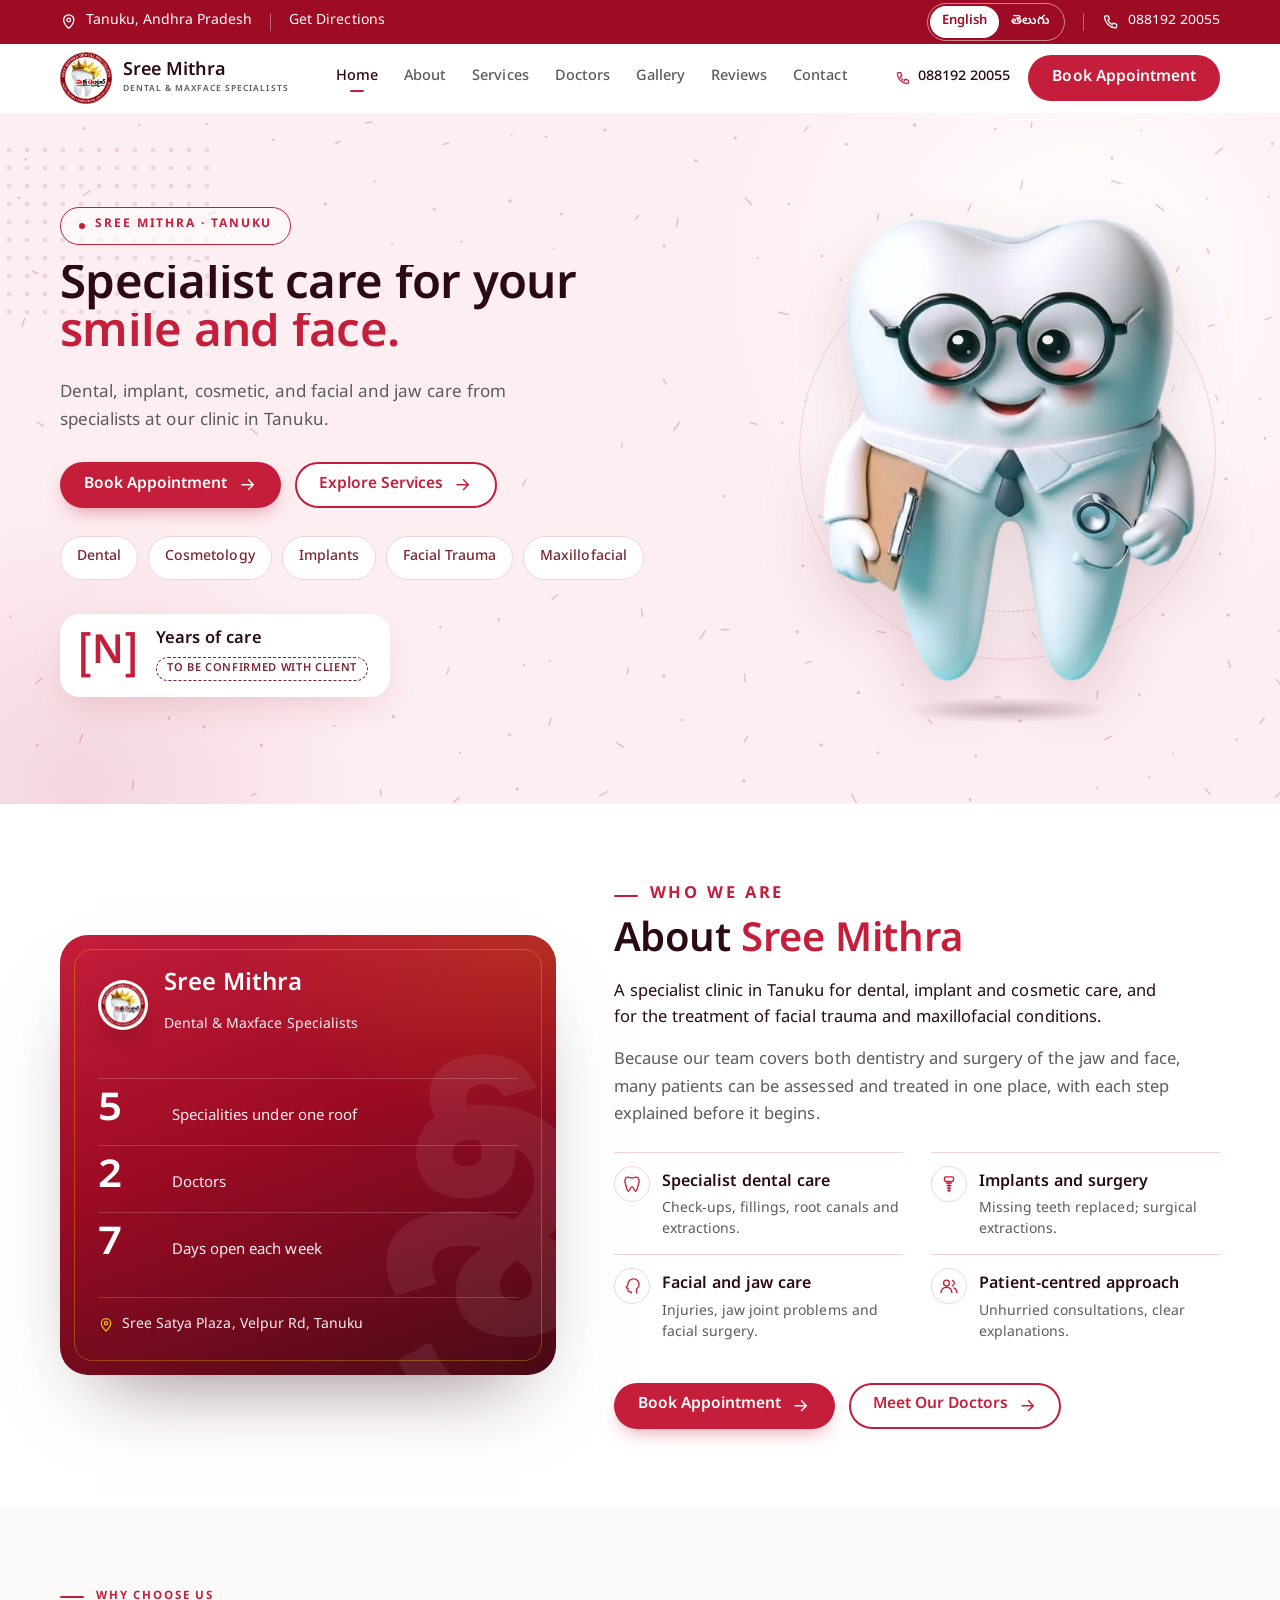
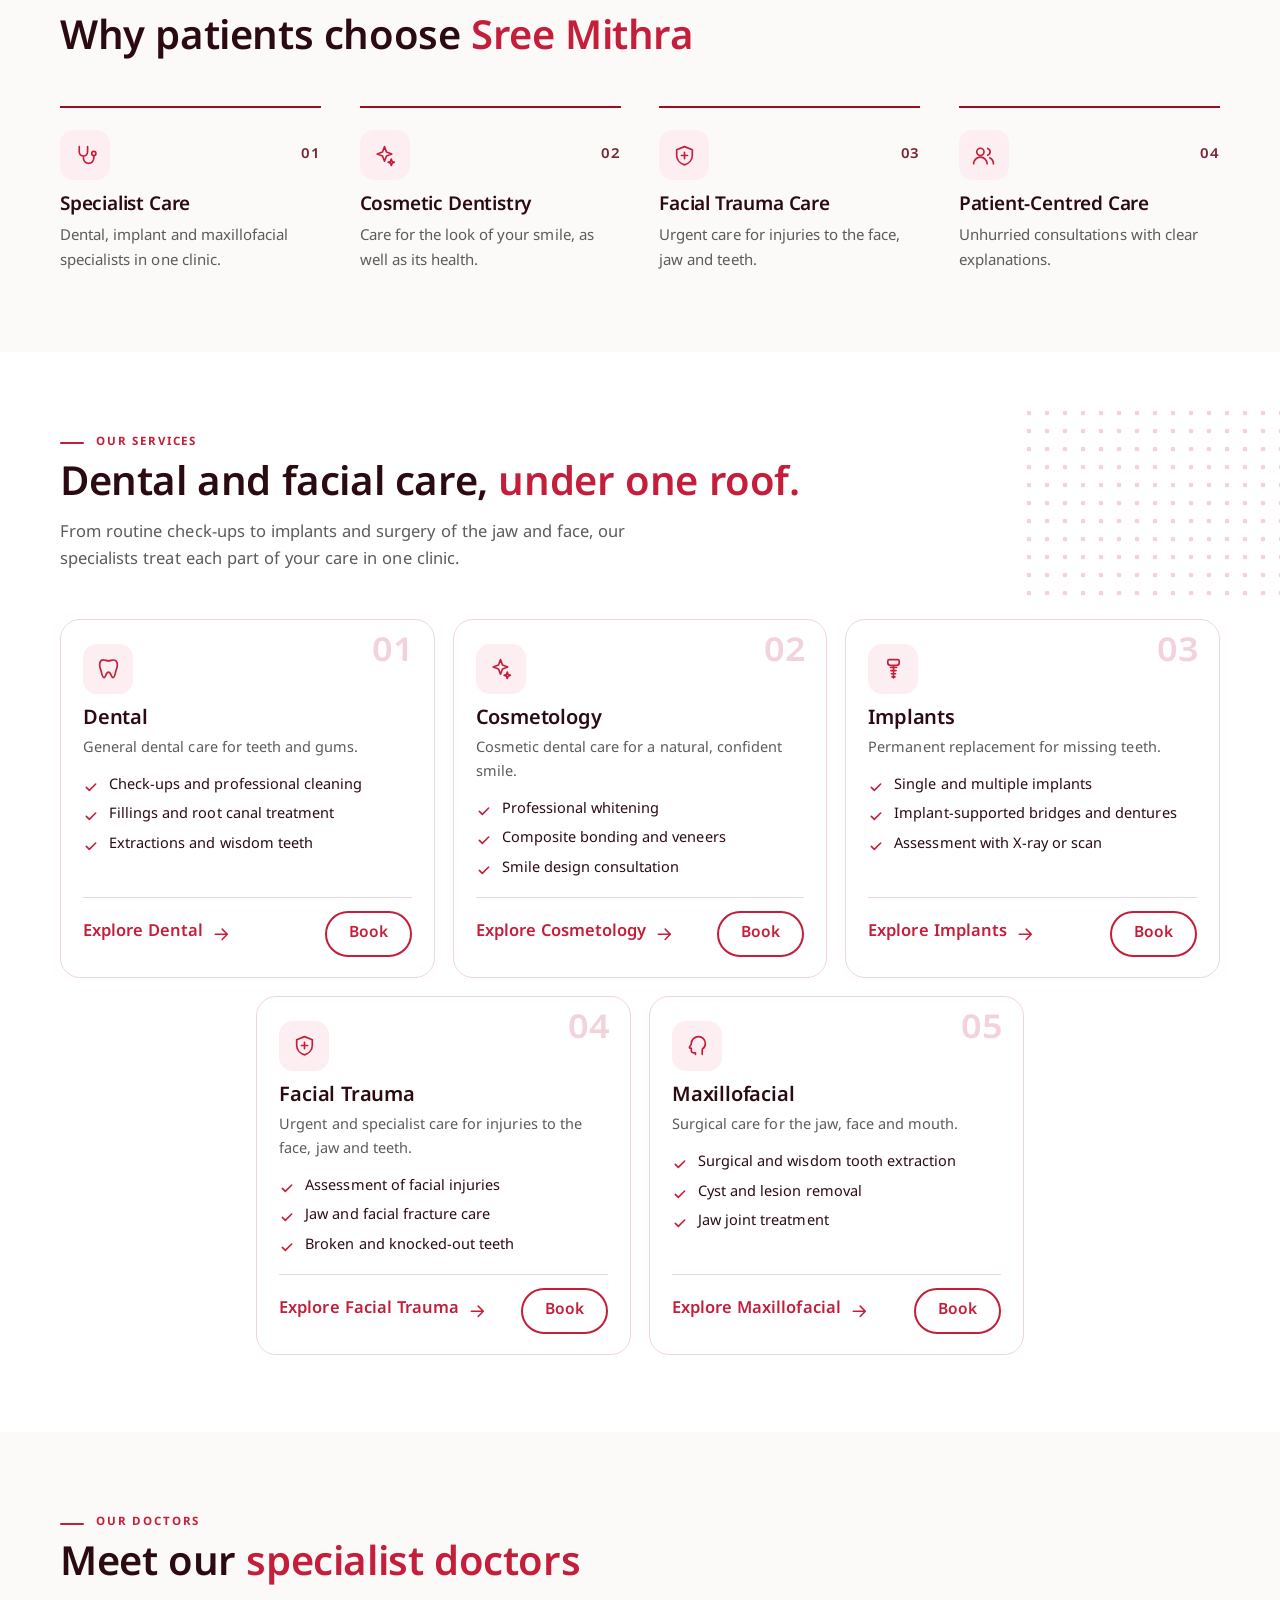
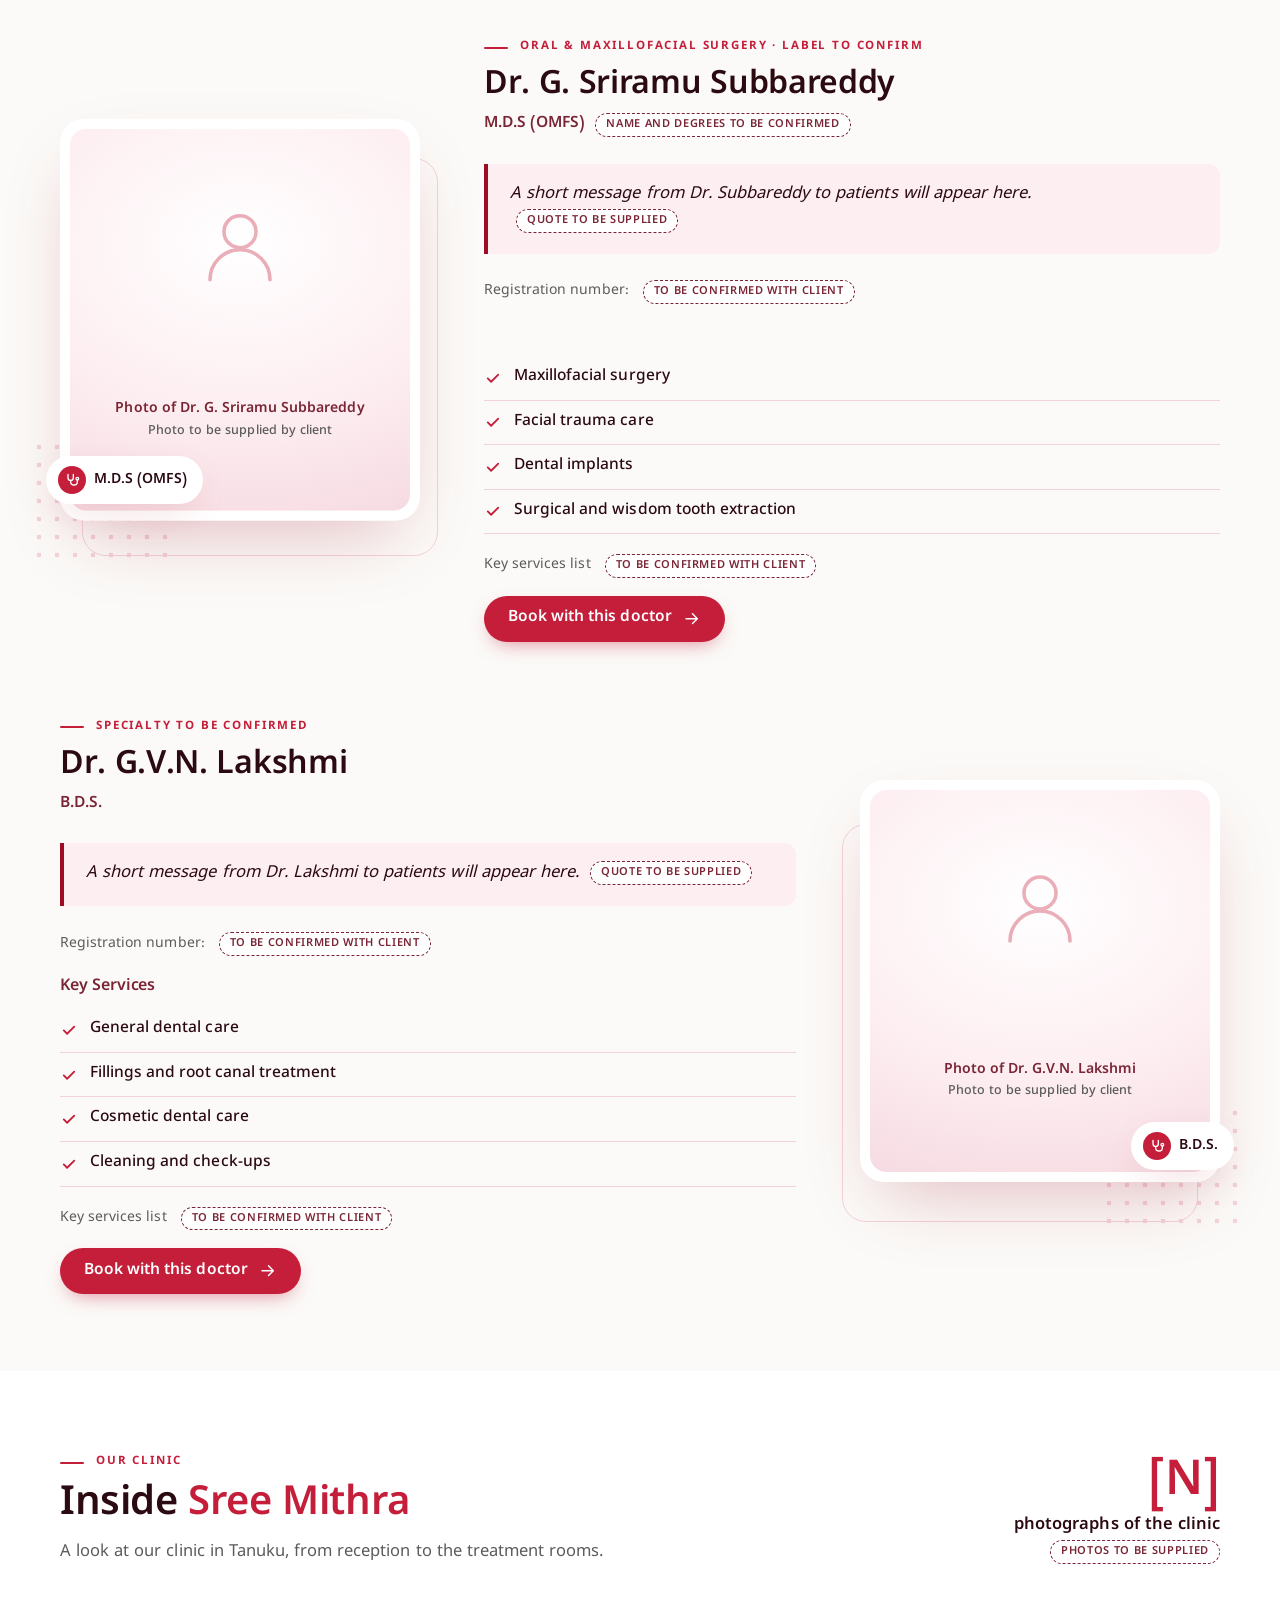
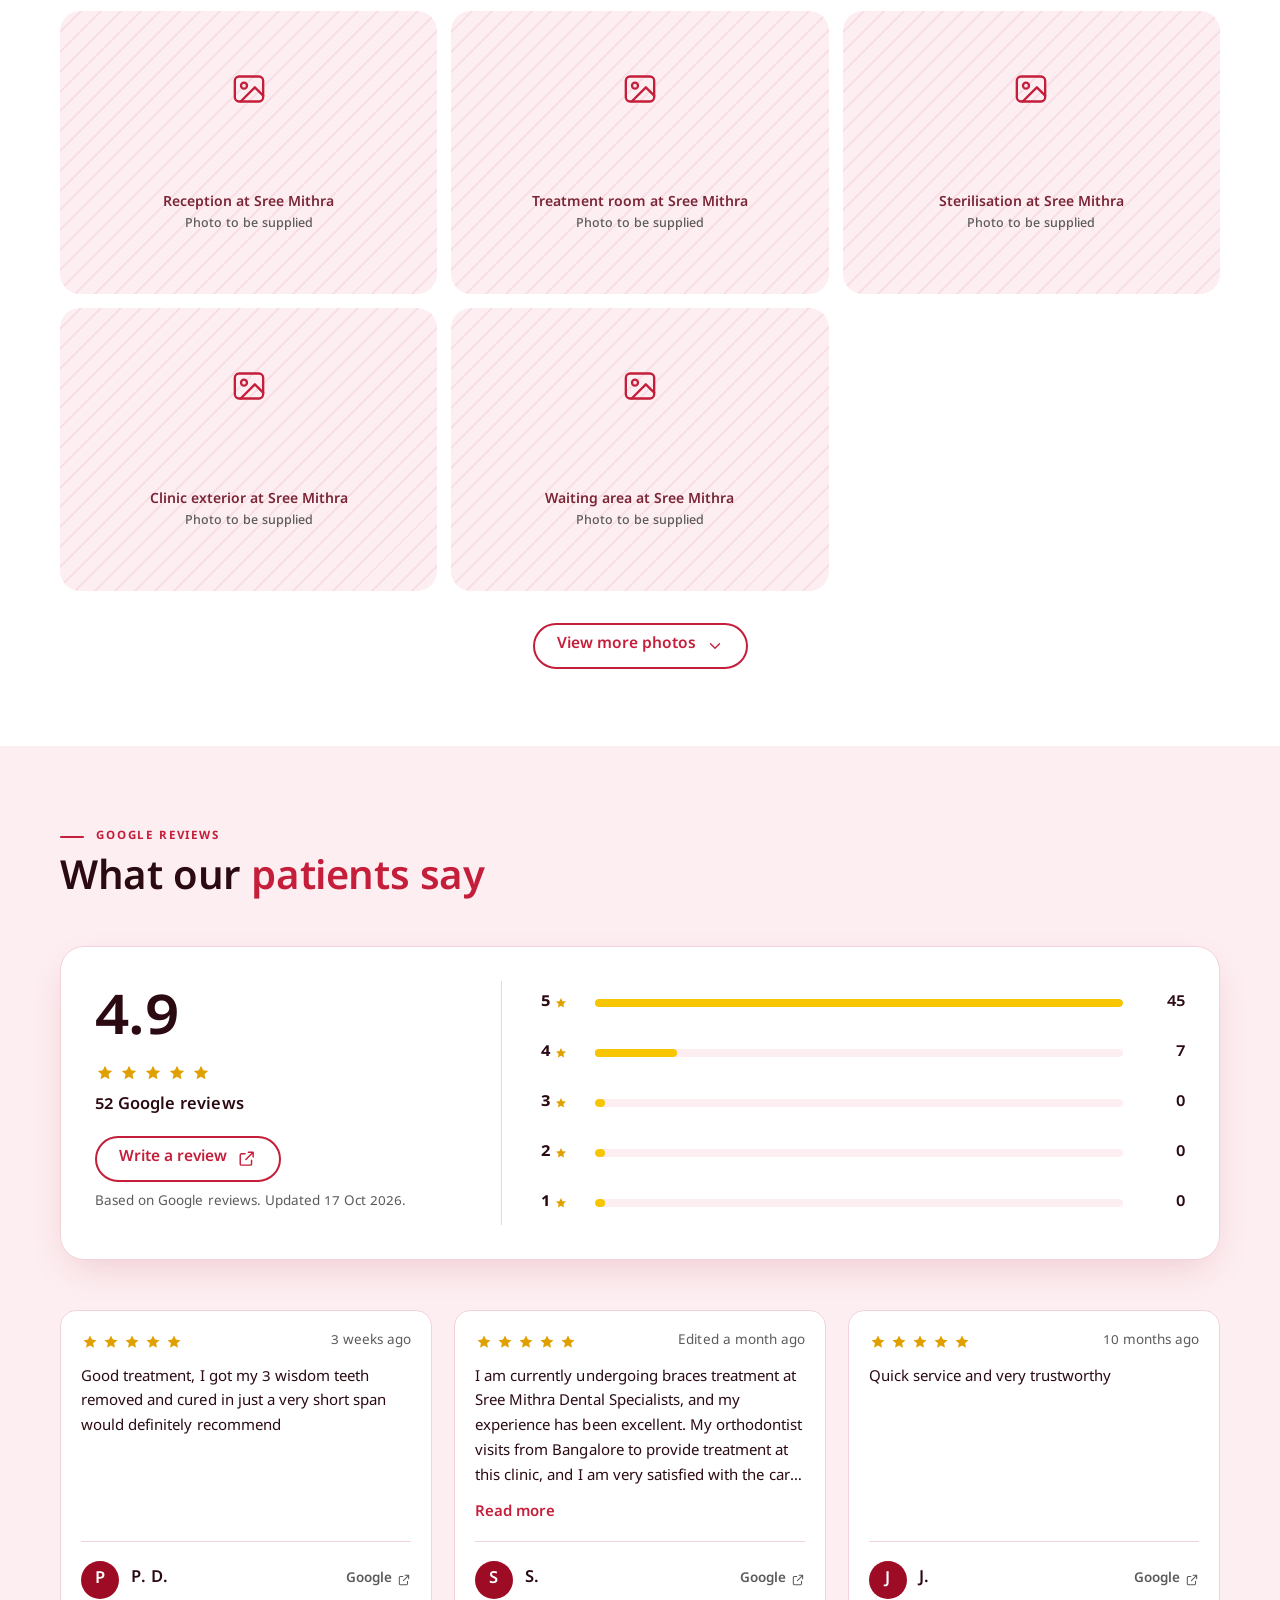
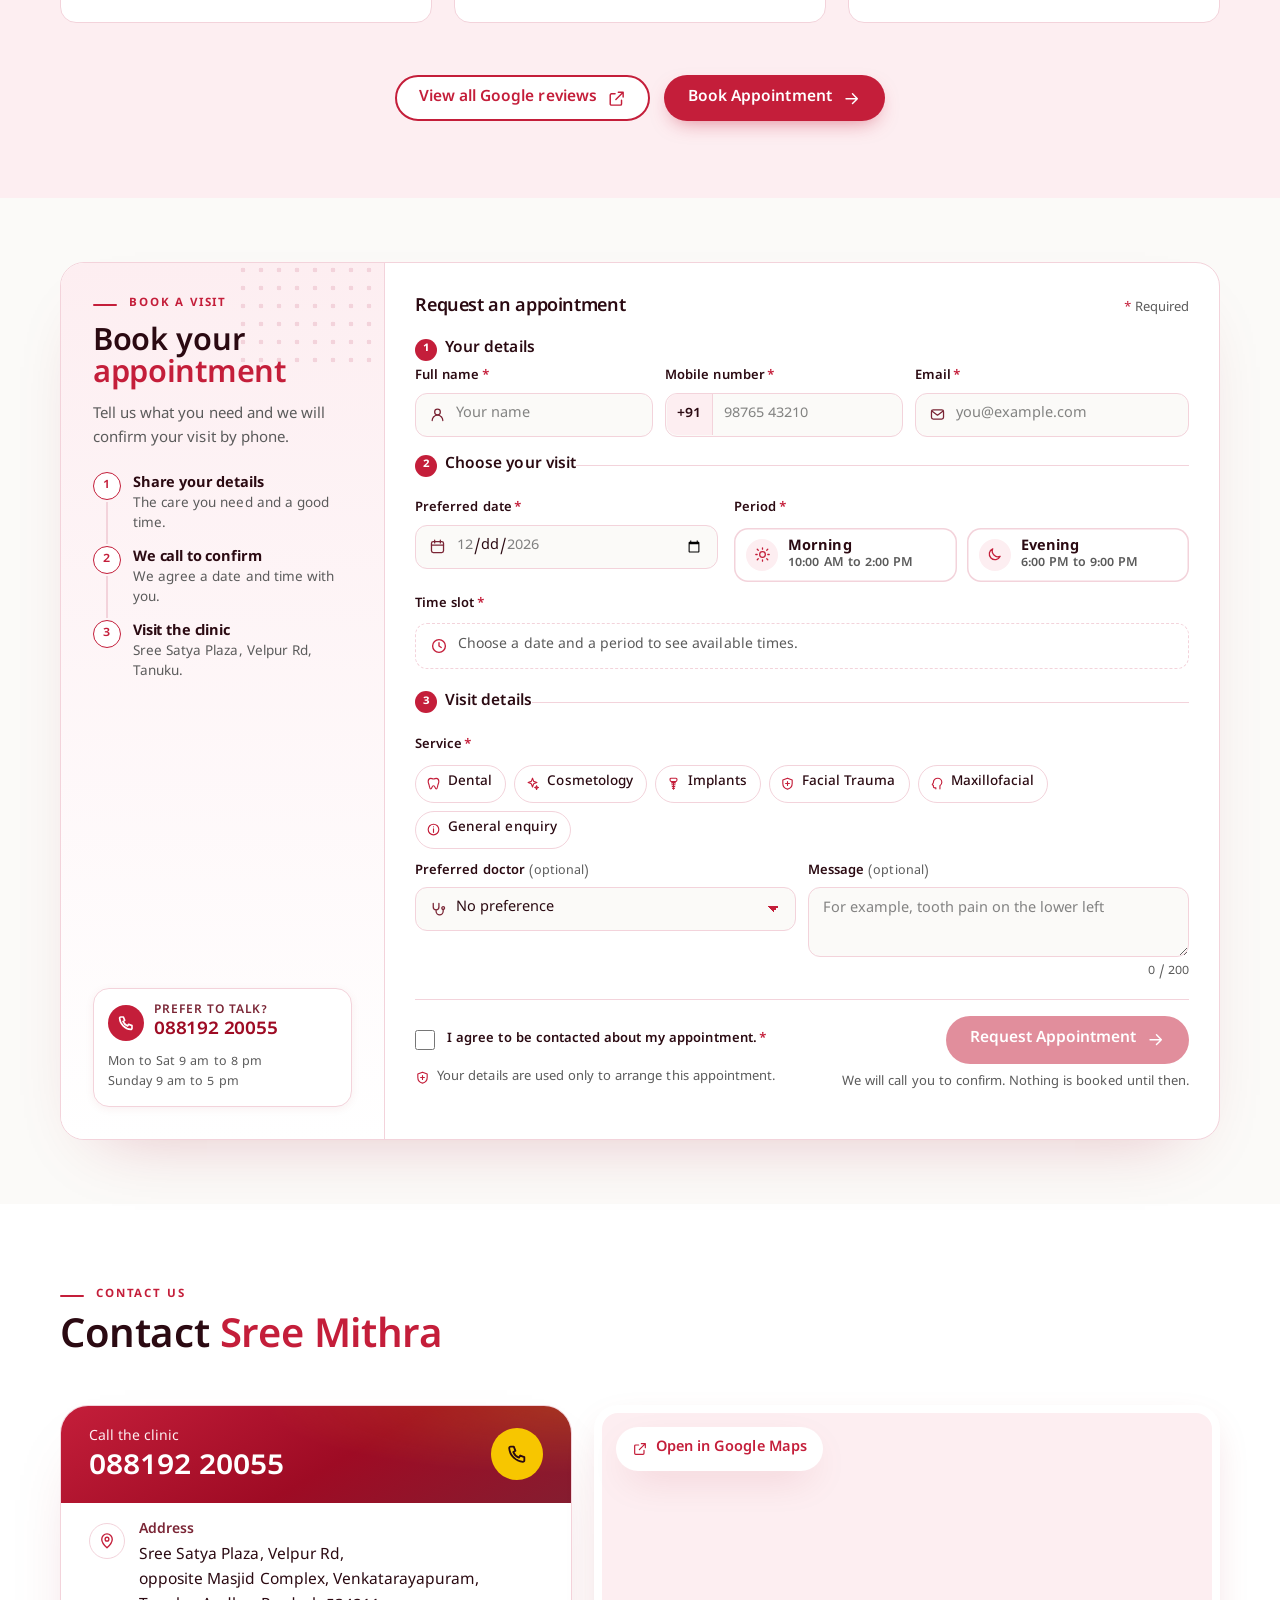
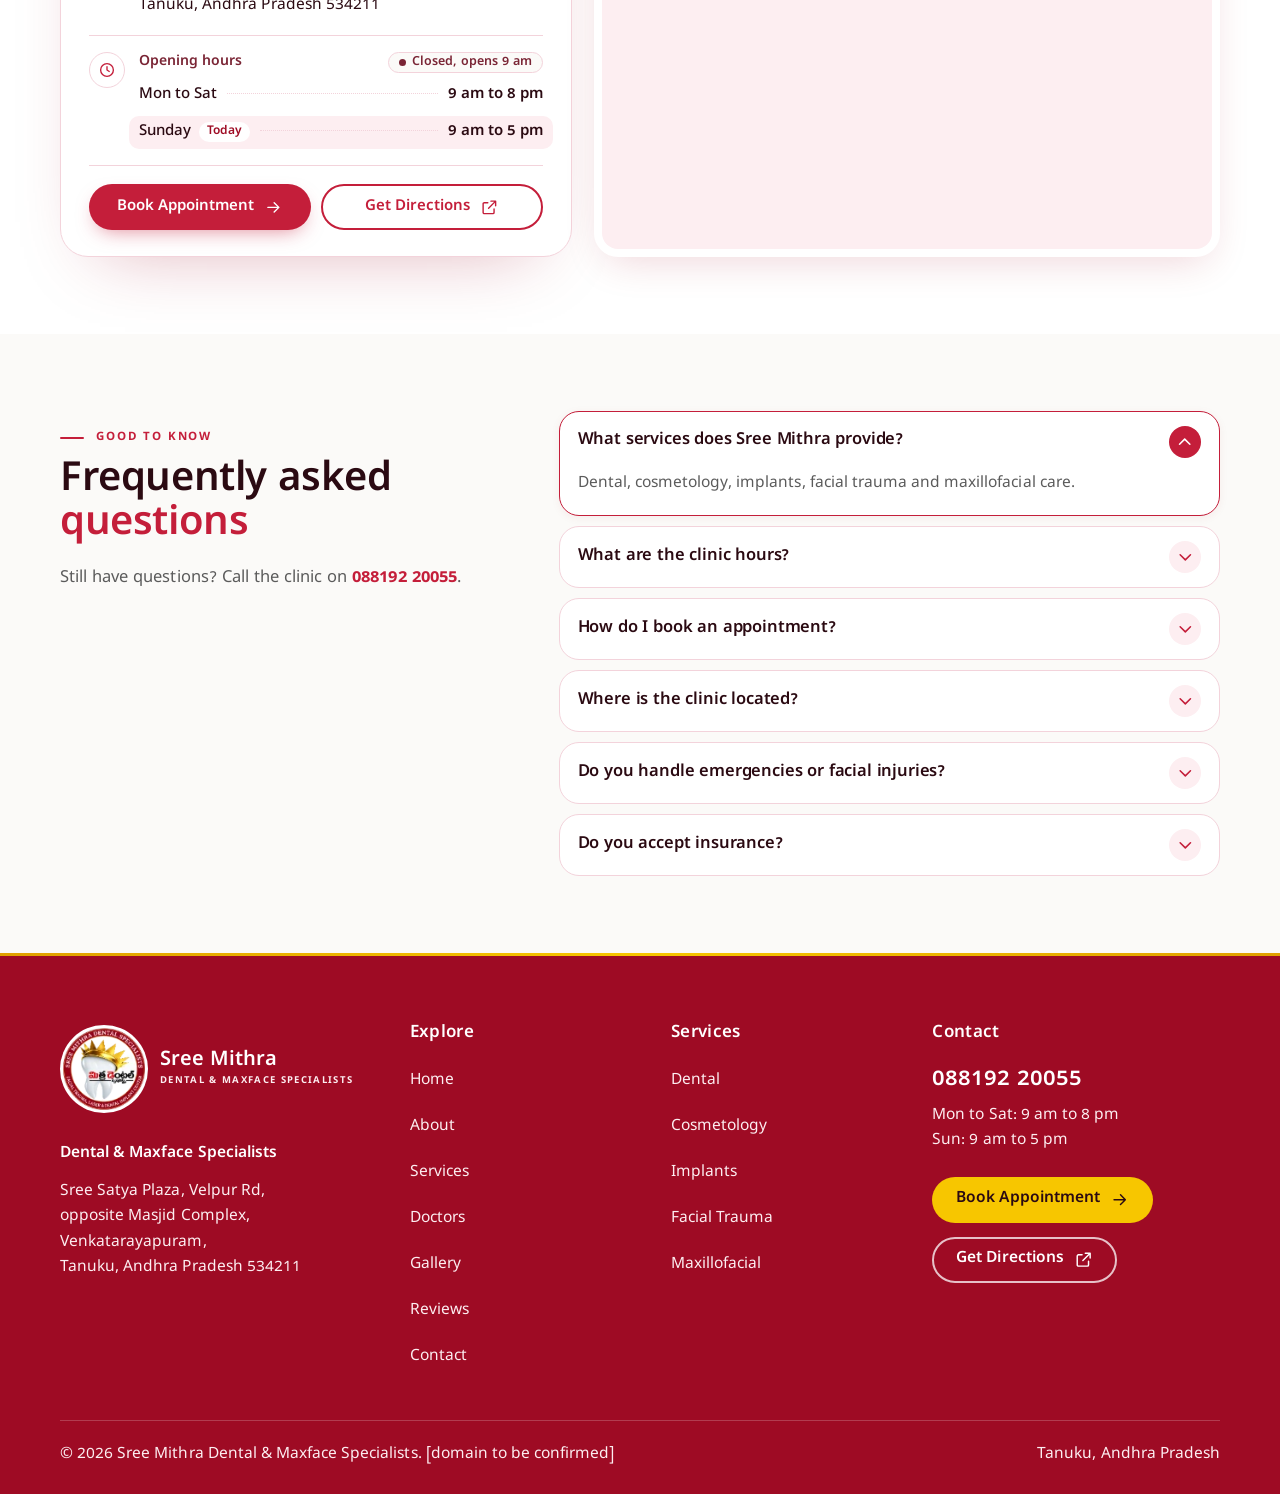
==== commit 4d6685be: "Lighter sections and smoother entry into service pages - Compact scale: smaller section padding, hea" ====
--- a/index.html
+++ b/index.html
@@ -6,7 +6,10 @@
 <title>Sree Mithra Dental &amp; Maxface Specialists | Tanuku</title>
 <meta name="description" content="Dental, implant, cosmetic, facial trauma and maxillofacial care in Tanuku, Andhra Pradesh. Call 088192 20055 or book an appointment online.">
 <meta name="theme-color" content="#9E0B24">
-<script>document.documentElement.classList.add("js");setTimeout(function(){if(!window.__smReady)document.documentElement.classList.remove("js")},3000);</script>
+<script>document.documentElement.classList.add("js");if(window.CSSViewTransitionRule)document.documentElement.classList.add("vt");setTimeout(function(){if(!window.__smReady)document.documentElement.classList.remove("js")},3000);</script>
+<!-- Browsers that support it load a service page in the background once the pointer rests on its link,
+     so opening it is near instant. Other pages are only fetched ahead. -->
+<script type="speculationrules">{"prerender":[{"where":{"selector_matches":"a[href*='services/']"},"eagerness":"moderate"}],"prefetch":[{"where":{"selector_matches":"a.logo, .nav a, .crumbs a"},"eagerness":"moderate"}]}</script>
 <!-- Type: Clash Display (headings) + General Sans (text), Fontshare, free for commercial use.
      Noto Sans Telugu covers Telugu text; Google only downloads it when Telugu characters appear. -->
 <link rel="icon" type="image/png" sizes="32x32" href="assets/img/favicon-32.png">
--- a/assets/css/site.css
+++ b/assets/css/site.css
@@ -1731,3 +1731,225 @@
   .mbar { transition: transform .25s var(--ease), opacity .25s var(--ease); }
   .at-submit .mbar { transform: translateY(110%); opacity: 0; pointer-events: none; }
 }
+
+/* =====================================================================
+   Compact scale (Oct 2026): every section one step lighter.
+   Smaller section padding, headings, cards and form controls.
+   Placed last so it overrides the earlier sizes in one place.
+   ===================================================================== */
+:root { --section-y: clamp(52px, 6vw, 88px); --radius-lg: 24px; }
+body { font-size: 16.5px; }
+@media (max-width: 767px) { body { font-size: 16px; } }
+
+/* Section headings and buttons */
+.eyebrow { font-size: 11.5px; margin-bottom: 12px; }
+.section-title { font-size: clamp(28px, 3.2vw, 40px); }
+.section-intro { margin-top: 12px; font-size: 16.5px; }
+.section-head { margin-bottom: clamp(28px, 3.4vw, 44px); }
+.btn { min-height: 46px; padding: 11px 22px; font-size: 15.5px; }
+
+/* Hero */
+.hero { padding: clamp(40px, 5vw, 72px) 0 clamp(56px, 6vw, 88px); }
+.hero__title { margin-top: 20px; font-size: clamp(36px, 3.7vw, 56px); }
+.hero__sub { margin-top: 18px; font-size: 17px; max-width: 500px; }
+.hero__actions { margin-top: 26px; }
+
+/* About */
+.about { gap: clamp(28px, 4.5vw, 64px); }
+.ab-plate { min-height: 440px; padding: clamp(26px, 3vw, 38px); }
+.ab-plate__name { font-size: 24px; }
+.ab-plate__mark { width: 50px; height: 50px; font-size: 22px; }
+.ab-facts { padding-top: 28px; }
+.ab-facts > div { padding: 12px 0; }
+.ab-facts dd { font-size: 42px; }
+.ab-facts dt { font-size: 15px; }
+.about__lead { margin-top: 16px; font-size: 18px; }
+.about__text p { font-size: 16.5px; }
+.ab-points { margin: 22px 0 26px; gap: 0 28px; }
+.ab-points li { padding: 13px 0; gap: 12px; }
+.ab-points__icon { width: 36px; height: 36px; }
+.ab-points li > div { padding-top: 4px; }
+.ab-points strong { font-size: 16px; }
+.ab-points li > div > span { font-size: 14px; }
+
+/* Why choose us */
+.why__col { padding-top: 24px; }
+.why__col h3 { font-size: 19px; margin-top: 16px; }
+.why__col p { margin-top: 8px; font-size: 15px; }
+
+/* Services */
+.services-grid { gap: 18px; }
+.scard { padding: 24px 22px 20px; }
+.scard__num { font-size: 36px; top: 16px; right: 20px; }
+.icon-box { width: 50px; height: 50px; border-radius: 14px; }
+.icon-box .icon { width: 25px; height: 25px; }
+.scard__title { margin-top: 16px; font-size: 20px; }
+.scard__sub { font-size: 14.5px; }
+.checks { gap: 8px; margin-top: 14px; }
+.checks li { font-size: 14.5px; }
+.checks .icon { width: 16px; height: 16px; }
+.scard__body { padding-bottom: 16px; }
+.scard__foot { padding-top: 14px; }
+
+/* Doctors */
+.doctors { gap: clamp(44px, 5.5vw, 72px); }
+.doc { grid-template-columns: minmax(0, 360px) minmax(0, 1fr); gap: clamp(28px, 5vw, 72px); }
+.doc:nth-child(even) { grid-template-columns: minmax(0, 1fr) minmax(0, 360px); }
+.doc__photo { padding: 10px; }
+.doc__photo .ph { aspect-ratio: 4 / 4.5; }
+.doc__name { font-size: clamp(25px, 2.6vw, 32px); }
+.doc__deg { font-size: 15.5px; }
+.doc__list-title { font-size: 16px; }
+.doc__list { margin: 8px 0 20px; }
+.doc__list li { padding: 9px 0; font-size: 15.5px; }
+.doc__meta { margin-bottom: 18px; }
+
+/* Gallery */
+.ggrid { gap: 14px; }
+
+/* Reviews */
+.rv-overview { padding: clamp(20px, 3vw, 34px); margin-bottom: clamp(28px, 3.5vw, 40px); gap: clamp(20px, 3vw, 44px); }
+.rv-score { font-size: clamp(48px, 5vw, 60px); }
+.rv-stars .icon { width: 20px; height: 20px; }
+.rv-bar__track { height: 8px; }
+.rcard { padding: 20px; gap: 12px; }
+.rcard__text { font-size: 15px; }
+.rcard .avatar { width: 38px; height: 38px; }
+.rv-actions { margin-top: 24px; }
+
+/* Contact */
+.contact { gap: 22px; }
+.ccard__call { padding: 20px clamp(20px, 2.6vw, 28px); }
+.ccard__call-num { font-size: clamp(24px, 2.4vw, 30px); }
+.ccard__body { padding: 4px clamp(20px, 2.6vw, 28px) clamp(20px, 2.6vw, 26px); }
+.ccard__row { padding: 16px 0; gap: 14px; }
+.ccard__icon { width: 36px; height: 36px; }
+.ccard__addr { font-size: 15.5px; }
+.ccard__hours > div { padding: 4px 10px; font-size: 15px; }
+.ccard__actions { padding-top: 18px; }
+.map__frame { min-height: 320px; padding: 8px; }
+.map__embed { min-height: 300px; }
+
+/* FAQ */
+.faq { gap: clamp(28px, 4.5vw, 64px); }
+.acc { gap: 10px; }
+.acc__btn { padding: 14px 18px; min-height: 54px; font-size: 16.5px; }
+.acc__chev { width: 32px; height: 32px; }
+.acc__panel p { padding: 0 18px 18px; font-size: 15.5px; }
+
+/* Booking */
+.bk { padding-top: clamp(44px, 5vw, 72px); padding-bottom: clamp(44px, 5vw, 72px); }
+.bk__shell { border-radius: 24px; grid-template-columns: minmax(0, .56fr) minmax(0, 1.44fr); }
+.bk__panel { padding: clamp(22px, 2.6vw, 32px); }
+.bk__title { font-size: clamp(26px, 2.4vw, 32px); }
+.bk__lede { margin-top: 10px; font-size: 15px; }
+.bk__steps { margin-top: 20px; }
+.bk__steps li { gap: 12px; padding-bottom: 12px; }
+.bk__n { width: 28px; height: 28px; font-size: 12.5px; }
+.bk__steps li:not(:last-child)::before { left: 13px; top: 30px; }
+.bk__steps p { font-size: 13.5px; padding-top: 2px; }
+.bk__steps strong { font-size: 14.5px; }
+.bk__call { padding: 12px 14px; border-radius: 16px; }
+.bk__tel { font-size: 19px; gap: 10px; }
+.bk__tel-icon { width: 36px; height: 36px; }
+.bk__hours { font-size: 12.5px; }
+.bk__formwrap { padding: clamp(20px, 2.6vw, 30px); }
+.bk__formhead { margin-bottom: 14px; }
+.bk__formtitle { font-size: 18px; }
+.bk-step { margin-bottom: 16px; gap: 12px; }
+.bk-step + .bk-step { padding-top: 16px; }
+.bk-step__title { font-size: 15.5px; margin-bottom: 4px; gap: 8px; }
+.bk-step__n { width: 22px; height: 22px; font-size: 11.5px; }
+.bk .field { gap: 5px; }
+.bk .field label, .bk .label { font-size: 13px; }
+.bk__grid { gap: 12px; }
+.bk__input .input { min-height: 44px; padding-top: 8px; padding-bottom: 8px; font-size: 14.5px; }
+.bk-period__card { min-height: 54px; padding: 8px 12px; gap: 10px; }
+.bk-period__icon { width: 32px; height: 32px; }
+.bk-period__icon .icon { width: 17px; height: 17px; }
+.bk-period__text strong { font-size: 14.5px; }
+.bk-period__text small { font-size: 12.5px; }
+.bk-slots__empty { min-height: 44px; padding: 10px 14px; font-size: 14px; }
+.bk__chip span { min-height: 38px; padding: 6px 13px 6px 10px; font-size: 13.5px; }
+.bk__chip .icon { width: 15px; height: 15px; }
+.bk textarea.input, .bk-step textarea.input { min-height: 44px; font-size: 14.5px; }
+.bk__btn { min-height: 48px; }
+
+/* Service pages */
+.crumbs { padding: 6px 0; font-size: 13.5px; }
+.shero .hero__title { font-size: clamp(36px, 4.4vw, 56px); }
+.shero .disclaimer { margin-top: 22px; }
+.disclaimer { padding: 11px 15px; font-size: 13.5px; }
+.ph--shero { aspect-ratio: 4 / 3.3; }
+.problems { gap: 16px; }
+.pcard { padding: 22px; }
+.pcard h3 { font-size: 18px; margin-top: 14px; }
+.pcard p { font-size: 15px; }
+.alt { gap: clamp(24px, 3vw, 36px); }
+.alt__row { gap: clamp(22px, 4vw, 56px); }
+.alt__label { font-size: 44px; }
+.alt__row h3 { font-size: clamp(20px, 2vw, 24px); }
+.causes li { padding: 15px 0; grid-template-columns: 52px 1fr; }
+.causes li::before { font-size: 17px; }
+.causes span { font-size: clamp(17px, 1.7vw, 20px); }
+.causes-wrap { gap: clamp(28px, 4.5vw, 64px); }
+.solutions { gap: 16px; }
+.solcard { padding: 22px; gap: 12px; }
+.solcard h3 { font-size: 19px; }
+.solcard dd { font-size: 15px; }
+.expect { gap: 22px; }
+.expect::before, .expect::after { top: 25px; }
+.expect__n { width: 52px; height: 52px; font-size: 17px; }
+.expect__step h3 { font-size: 19px; margin-top: 16px; }
+.expect__step p { font-size: 15px; }
+.firststeps { margin-top: 28px; }
+.firststeps h3 { font-size: 19px; }
+.band h2 { font-size: clamp(26px, 3.2vw, 38px); }
+.band__inner { padding-top: clamp(40px, 5vw, 64px); padding-bottom: clamp(40px, 5vw, 64px); }
+
+/* Footer */
+.footer__bottom { margin-top: 40px; }
+
+/* Whole service card opens its page */
+.scard.is-linked { cursor: pointer; }
+
+/* Moving between pages: browsers with cross-page view transitions crossfade the old page into the new one,
+   with no blank frame. Others keep the older fade (pageFade / is-leaving above). */
+@view-transition { navigation: auto; }
+.vt.js body, .vt.js #main { animation: none; }
+::view-transition-old(root) { animation: vtOut .2s var(--ease) both; }
+::view-transition-new(root) { animation: vtIn .36s var(--ease-out-expo) both; }
+@keyframes vtOut { to { opacity: 0; } }
+@keyframes vtIn { from { opacity: 0; transform: translateY(10px); } }
+
+/* Service page hero: arrives as one quick movement, not a long cascade */
+.js .shero [data-hero] { transform: translateY(10px); }
+.js .shero.is-in [data-hero] { transition-duration: .5s; }
+.js .shero.is-in .line > span { transition-duration: .55s; }
+.js .shero [data-hero="frame"] { transform: scale(.98) rotate(3deg); }
+.js .shero.is-in [data-hero="frame"] { transition-duration: .6s, .7s; }
+
+@media (prefers-reduced-motion: reduce) {
+  @view-transition { navigation: none; }
+  ::view-transition-old(root), ::view-transition-new(root) { animation: none; }
+}
+
+/* Keep the tablet and phone layouts that the sizes above would otherwise undo */
+@media (max-width: 960px) {
+  .doc, .doc:nth-child(even) { grid-template-columns: 1fr; }
+  .doc__media { max-width: 400px; }
+  .bk__shell { grid-template-columns: 1fr; }
+  .bk__steps li { gap: 8px; padding-bottom: 0; }
+}
+@media (max-width: 767px) {
+  .ab-plate { min-height: 0; }
+  .expect { gap: 28px; }
+  .expect__step { grid-template-columns: 52px 1fr; gap: 0 16px; }
+  .expect::before, .expect::after { left: 25px; top: 26px; bottom: 26px; }
+  .causes li { grid-template-columns: 40px 1fr; }
+}
+@media (max-width: 600px) {
+  .ab-points { grid-template-columns: 1fr; }
+  .bk__steps li { padding-bottom: 10px; }
+  .bk__chip span { min-height: 44px; }
+}
